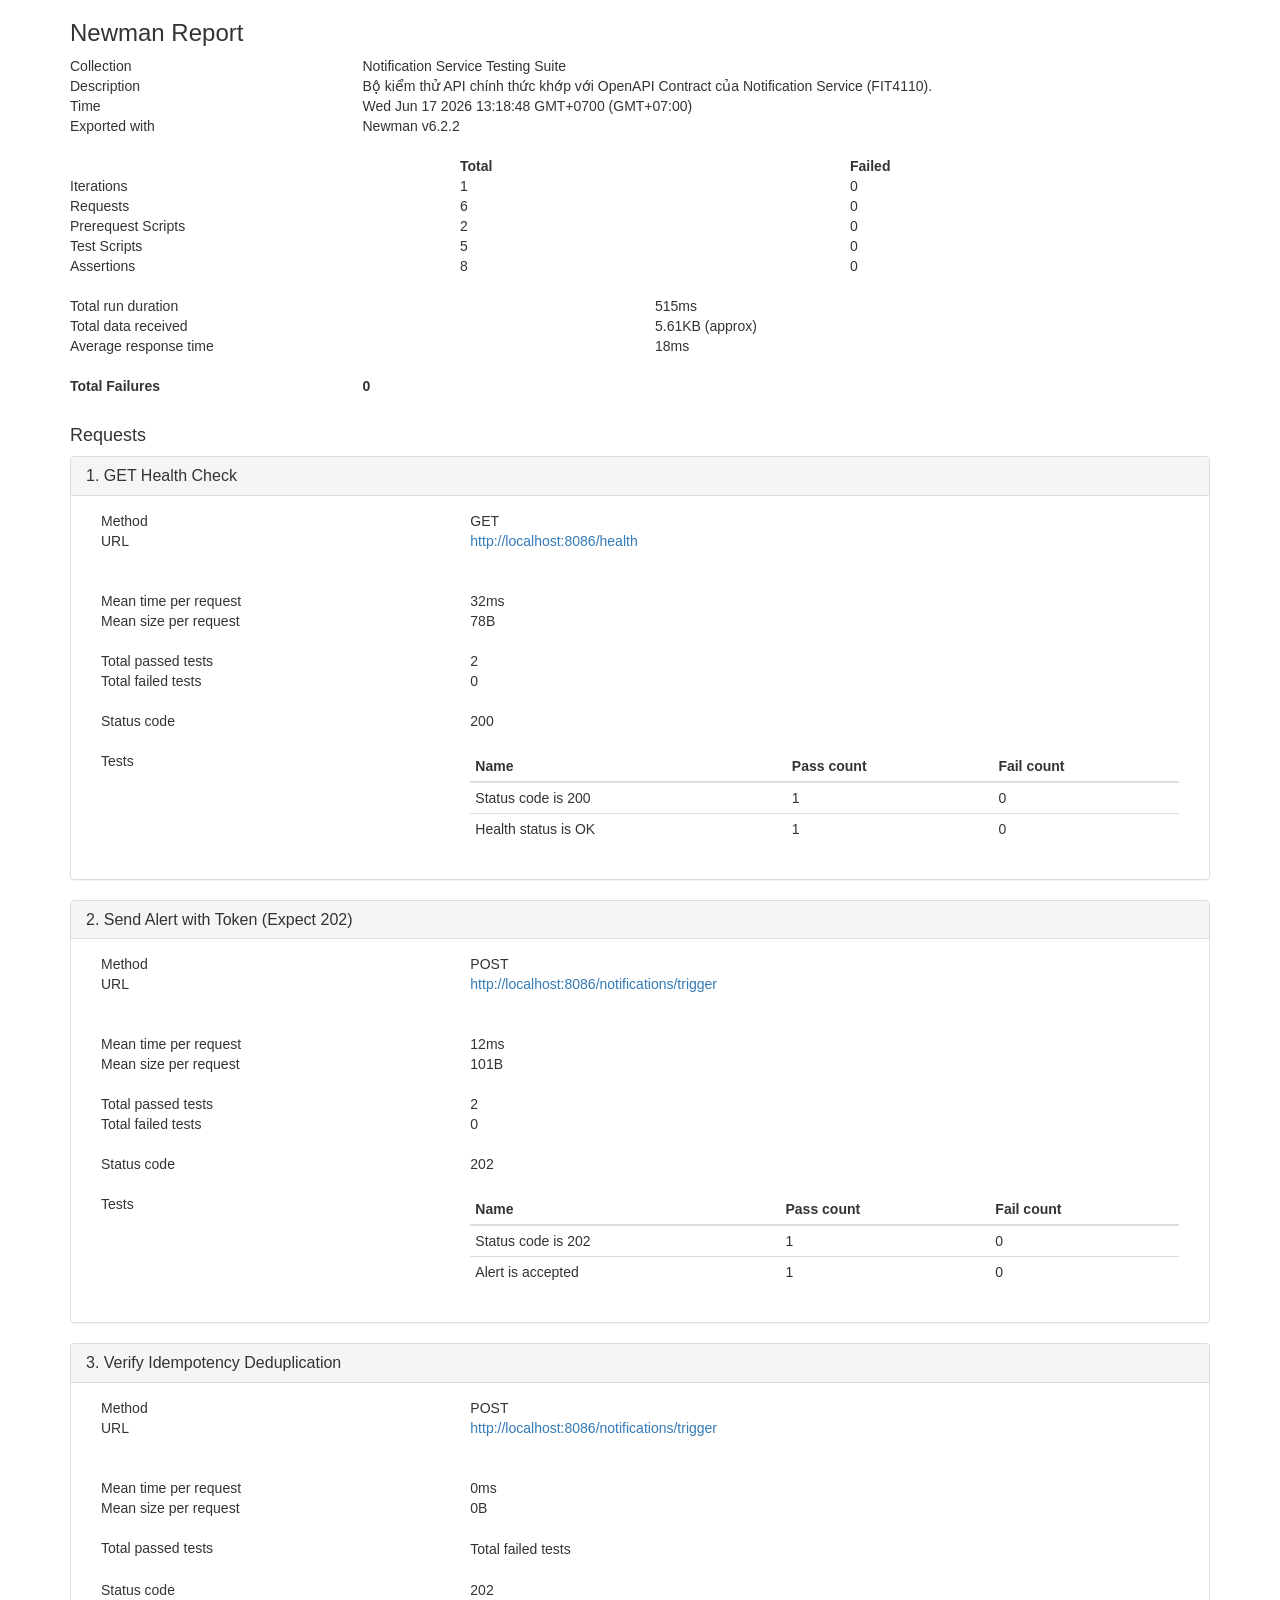
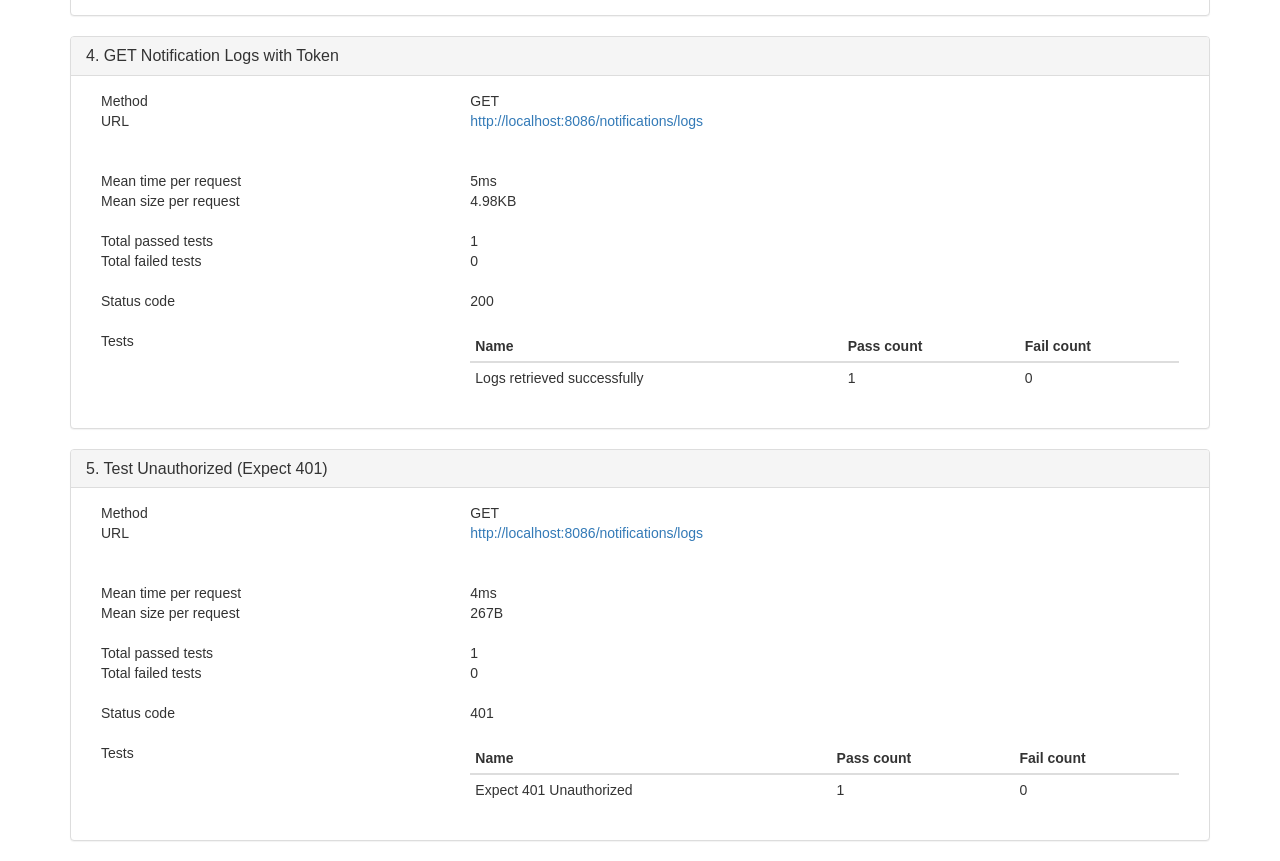
==== evidence/newman_report.html @ d7f9ae90 "Initial commit - Notification Service B7" ====
<!DOCTYPE html>
<html lang="en">
<head>
  <meta charset="UTF-8">
  <title>Postman Report</title>

  <style type="text/css">
        html{font-family:sans-serif;-webkit-text-size-adjust:100%;-ms-text-size-adjust:100%}body{margin:0}article,aside,details,figcaption,figure,footer,header,hgroup,main,menu,nav,section,summary{display:block}audio,canvas,progress,video{display:inline-block;vertical-align:baseline}audio:not([controls]){display:none;height:0}[hidden],template{display:none}a{background-color:transparent}a:active,a:hover{outline:0}abbr[title]{border-bottom:1px dotted}b,strong{font-weight:700}dfn{font-style:italic}h1{margin:.67em 0;font-size:2em}mark{color:#000;background:#ff0}small{font-size:80%}sub,sup{position:relative;font-size:75%;line-height:0;vertical-align:baseline}sup{top:-.5em}sub{bottom:-.25em}img{border:0}svg:not(:root){overflow:hidden}figure{margin:1em 40px}hr{height:0;-webkit-box-sizing:content-box;-moz-box-sizing:content-box;box-sizing:content-box}pre{overflow:auto}code,kbd,pre,samp{font-family:monospace,monospace;font-size:1em}button,input,optgroup,select,textarea{margin:0;font:inherit;color:inherit}button{overflow:visible}button,select{text-transform:none}button,html input[type=button],input[type=reset],input[type=submit]{-webkit-appearance:button;cursor:pointer}button[disabled],html input[disabled]{cursor:default}button::-moz-focus-inner,input::-moz-focus-inner{padding:0;border:0}input{line-height:normal}input[type=checkbox],input[type=radio]{-webkit-box-sizing:border-box;-moz-box-sizing:border-box;box-sizing:border-box;padding:0}input[type=number]::-webkit-inner-spin-button,input[type=number]::-webkit-outer-spin-button{height:auto}input[type=search]{-webkit-box-sizing:content-box;-moz-box-sizing:content-box;box-sizing:content-box;-webkit-appearance:textfield}input[type=search]::-webkit-search-cancel-button,input[type=search]::-webkit-search-decoration{-webkit-appearance:none}fieldset{padding:.35em .625em .75em;margin:0 2px;border:1px solid silver}legend{padding:0;border:0}textarea{overflow:auto}optgroup{font-weight:700}table{border-spacing:0;border-collapse:collapse}td,th{padding:0}/*! Source: https://github.com/h5bp/html5-boilerplate/blob/master/src/css/main.css */@media print{*,:before,:after{color:#000!important;text-shadow:none!important;background:transparent!important;-webkit-box-shadow:none!important;box-shadow:none!important}a,a:visited{text-decoration:underline}a[href]:after{content:" (" attr(href) ")"}abbr[title]:after{content:" (" attr(title) ")"}a[href^="#"]:after,a[href^="javascript:"]:after{content:""}pre,blockquote{border:1px solid #999;page-break-inside:avoid}thead{display:table-header-group}tr,img{page-break-inside:avoid}img{max-width:100%!important}p,h2,h3{orphans:3;widows:3}h2,h3{page-break-after:avoid}select{background:#fff!important}.navbar{display:none}.btn>.caret,.dropup>.btn>.caret{border-top-color:#000!important}.label{border:1px solid #000}.table{border-collapse:collapse!important}.table td,.table th{background-color:#fff!important}.table-bordered th,.table-bordered td{border:1px solid #ddd!important}}@font-face{font-family:'Glyphicons Halflings';src:url(../fonts/glyphicons-halflings-regular.eot);src:url(../fonts/glyphicons-halflings-regular.eot?#iefix) format('embedded-opentype'),url(../fonts/glyphicons-halflings-regular.woff) format('woff'),url(../fonts/glyphicons-halflings-regular.ttf) format('truetype'),url(../fonts/glyphicons-halflings-regular.svg#glyphicons_halflingsregular) format('svg')}.glyphicon{position:relative;top:1px;display:inline-block;font-family:'Glyphicons Halflings';font-style:normal;font-weight:400;line-height:1;-webkit-font-smoothing:antialiased;-moz-osx-font-smoothing:grayscale}.glyphicon-asterisk:before{content:"\2a"}.glyphicon-plus:before{content:"\2b"}.glyphicon-euro:before,.glyphicon-eur:before{content:"\20ac"}.glyphicon-minus:before{content:"\2212"}.glyphicon-cloud:before{content:"\2601"}.glyphicon-envelope:before{content:"\2709"}.glyphicon-pencil:before{content:"\270f"}.glyphicon-glass:before{content:"\e001"}.glyphicon-music:before{content:"\e002"}.glyphicon-search:before{content:"\e003"}.glyphicon-heart:before{content:"\e005"}.glyphicon-star:before{content:"\e006"}.glyphicon-star-empty:before{content:"\e007"}.glyphicon-user:before{content:"\e008"}.glyphicon-film:before{content:"\e009"}.glyphicon-th-large:before{content:"\e010"}.glyphicon-th:before{content:"\e011"}.glyphicon-th-list:before{content:"\e012"}.glyphicon-ok:before{content:"\e013"}.glyphicon-remove:before{content:"\e014"}.glyphicon-zoom-in:before{content:"\e015"}.glyphicon-zoom-out:before{content:"\e016"}.glyphicon-off:before{content:"\e017"}.glyphicon-signal:before{content:"\e018"}.glyphicon-cog:before{content:"\e019"}.glyphicon-trash:before{content:"\e020"}.glyphicon-home:before{content:"\e021"}.glyphicon-file:before{content:"\e022"}.glyphicon-time:before{content:"\e023"}.glyphicon-road:before{content:"\e024"}.glyphicon-download-alt:before{content:"\e025"}.glyphicon-download:before{content:"\e026"}.glyphicon-upload:before{content:"\e027"}.glyphicon-inbox:before{content:"\e028"}.glyphicon-play-circle:before{content:"\e029"}.glyphicon-repeat:before{content:"\e030"}.glyphicon-refresh:before{content:"\e031"}.glyphicon-list-alt:before{content:"\e032"}.glyphicon-lock:before{content:"\e033"}.glyphicon-flag:before{content:"\e034"}.glyphicon-headphones:before{content:"\e035"}.glyphicon-volume-off:before{content:"\e036"}.glyphicon-volume-down:before{content:"\e037"}.glyphicon-volume-up:before{content:"\e038"}.glyphicon-qrcode:before{content:"\e039"}.glyphicon-barcode:before{content:"\e040"}.glyphicon-tag:before{content:"\e041"}.glyphicon-tags:before{content:"\e042"}.glyphicon-book:before{content:"\e043"}.glyphicon-bookmark:before{content:"\e044"}.glyphicon-print:before{content:"\e045"}.glyphicon-camera:before{content:"\e046"}.glyphicon-font:before{content:"\e047"}.glyphicon-bold:before{content:"\e048"}.glyphicon-italic:before{content:"\e049"}.glyphicon-text-height:before{content:"\e050"}.glyphicon-text-width:before{content:"\e051"}.glyphicon-align-left:before{content:"\e052"}.glyphicon-align-center:before{content:"\e053"}.glyphicon-align-right:before{content:"\e054"}.glyphicon-align-justify:before{content:"\e055"}.glyphicon-list:before{content:"\e056"}.glyphicon-indent-left:before{content:"\e057"}.glyphicon-indent-right:before{content:"\e058"}.glyphicon-facetime-video:before{content:"\e059"}.glyphicon-picture:before{content:"\e060"}.glyphicon-map-marker:before{content:"\e062"}.glyphicon-adjust:before{content:"\e063"}.glyphicon-tint:before{content:"\e064"}.glyphicon-edit:before{content:"\e065"}.glyphicon-share:before{content:"\e066"}.glyphicon-check:before{content:"\e067"}.glyphicon-move:before{content:"\e068"}.glyphicon-step-backward:before{content:"\e069"}.glyphicon-fast-backward:before{content:"\e070"}.glyphicon-backward:before{content:"\e071"}.glyphicon-play:before{content:"\e072"}.glyphicon-pause:before{content:"\e073"}.glyphicon-stop:before{content:"\e074"}.glyphicon-forward:before{content:"\e075"}.glyphicon-fast-forward:before{content:"\e076"}.glyphicon-step-forward:before{content:"\e077"}.glyphicon-eject:before{content:"\e078"}.glyphicon-chevron-left:before{content:"\e079"}.glyphicon-chevron-right:before{content:"\e080"}.glyphicon-plus-sign:before{content:"\e081"}.glyphicon-minus-sign:before{content:"\e082"}.glyphicon-remove-sign:before{content:"\e083"}.glyphicon-ok-sign:before{content:"\e084"}.glyphicon-question-sign:before{content:"\e085"}.glyphicon-info-sign:before{content:"\e086"}.glyphicon-screenshot:before{content:"\e087"}.glyphicon-remove-circle:before{content:"\e088"}.glyphicon-ok-circle:before{content:"\e089"}.glyphicon-ban-circle:before{content:"\e090"}.glyphicon-arrow-left:before{content:"\e091"}.glyphicon-arrow-right:before{content:"\e092"}.glyphicon-arrow-up:before{content:"\e093"}.glyphicon-arrow-down:before{content:"\e094"}.glyphicon-share-alt:before{content:"\e095"}.glyphicon-resize-full:before{content:"\e096"}.glyphicon-resize-small:before{content:"\e097"}.glyphicon-exclamation-sign:before{content:"\e101"}.glyphicon-gift:before{content:"\e102"}.glyphicon-leaf:before{content:"\e103"}.glyphicon-fire:before{content:"\e104"}.glyphicon-eye-open:before{content:"\e105"}.glyphicon-eye-close:before{content:"\e106"}.glyphicon-warning-sign:before{content:"\e107"}.glyphicon-plane:before{content:"\e108"}.glyphicon-calendar:before{content:"\e109"}.glyphicon-random:before{content:"\e110"}.glyphicon-comment:before{content:"\e111"}.glyphicon-magnet:before{content:"\e112"}.glyphicon-chevron-up:before{content:"\e113"}.glyphicon-chevron-down:before{content:"\e114"}.glyphicon-retweet:before{content:"\e115"}.glyphicon-shopping-cart:before{content:"\e116"}.glyphicon-folder-close:before{content:"\e117"}.glyphicon-folder-open:before{content:"\e118"}.glyphicon-resize-vertical:before{content:"\e119"}.glyphicon-resize-horizontal:before{content:"\e120"}.glyphicon-hdd:before{content:"\e121"}.glyphicon-bullhorn:before{content:"\e122"}.glyphicon-bell:before{content:"\e123"}.glyphicon-certificate:before{content:"\e124"}.glyphicon-thumbs-up:before{content:"\e125"}.glyphicon-thumbs-down:before{content:"\e126"}.glyphicon-hand-right:before{content:"\e127"}.glyphicon-hand-left:before{content:"\e128"}.glyphicon-hand-up:before{content:"\e129"}.glyphicon-hand-down:before{content:"\e130"}.glyphicon-circle-arrow-right:before{content:"\e131"}.glyphicon-circle-arrow-left:before{content:"\e132"}.glyphicon-circle-arrow-up:before{content:"\e133"}.glyphicon-circle-arrow-down:before{content:"\e134"}.glyphicon-globe:before{content:"\e135"}.glyphicon-wrench:before{content:"\e136"}.glyphicon-tasks:before{content:"\e137"}.glyphicon-filter:before{content:"\e138"}.glyphicon-briefcase:before{content:"\e139"}.glyphicon-fullscreen:before{content:"\e140"}.glyphicon-dashboard:before{content:"\e141"}.glyphicon-paperclip:before{content:"\e142"}.glyphicon-heart-empty:before{content:"\e143"}.glyphicon-link:before{content:"\e144"}.glyphicon-phone:before{content:"\e145"}.glyphicon-pushpin:before{content:"\e146"}.glyphicon-usd:before{content:"\e148"}.glyphicon-gbp:before{content:"\e149"}.glyphicon-sort:before{content:"\e150"}.glyphicon-sort-by-alphabet:before{content:"\e151"}.glyphicon-sort-by-alphabet-alt:before{content:"\e152"}.glyphicon-sort-by-order:before{content:"\e153"}.glyphicon-sort-by-order-alt:before{content:"\e154"}.glyphicon-sort-by-attributes:before{content:"\e155"}.glyphicon-sort-by-attributes-alt:before{content:"\e156"}.glyphicon-unchecked:before{content:"\e157"}.glyphicon-expand:before{content:"\e158"}.glyphicon-collapse-down:before{content:"\e159"}.glyphicon-collapse-up:before{content:"\e160"}.glyphicon-log-in:before{content:"\e161"}.glyphicon-flash:before{content:"\e162"}.glyphicon-log-out:before{content:"\e163"}.glyphicon-new-window:before{content:"\e164"}.glyphicon-record:before{content:"\e165"}.glyphicon-save:before{content:"\e166"}.glyphicon-open:before{content:"\e167"}.glyphicon-saved:before{content:"\e168"}.glyphicon-import:before{content:"\e169"}.glyphicon-export:before{content:"\e170"}.glyphicon-send:before{content:"\e171"}.glyphicon-floppy-disk:before{content:"\e172"}.glyphicon-floppy-saved:before{content:"\e173"}.glyphicon-floppy-remove:before{content:"\e174"}.glyphicon-floppy-save:before{content:"\e175"}.glyphicon-floppy-open:before{content:"\e176"}.glyphicon-credit-card:before{content:"\e177"}.glyphicon-transfer:before{content:"\e178"}.glyphicon-cutlery:before{content:"\e179"}.glyphicon-header:before{content:"\e180"}.glyphicon-compressed:before{content:"\e181"}.glyphicon-earphone:before{content:"\e182"}.glyphicon-phone-alt:before{content:"\e183"}.glyphicon-tower:before{content:"\e184"}.glyphicon-stats:before{content:"\e185"}.glyphicon-sd-video:before{content:"\e186"}.glyphicon-hd-video:before{content:"\e187"}.glyphicon-subtitles:before{content:"\e188"}.glyphicon-sound-stereo:before{content:"\e189"}.glyphicon-sound-dolby:before{content:"\e190"}.glyphicon-sound-5-1:before{content:"\e191"}.glyphicon-sound-6-1:before{content:"\e192"}.glyphicon-sound-7-1:before{content:"\e193"}.glyphicon-copyright-mark:before{content:"\e194"}.glyphicon-registration-mark:before{content:"\e195"}.glyphicon-cloud-download:before{content:"\e197"}.glyphicon-cloud-upload:before{content:"\e198"}.glyphicon-tree-conifer:before{content:"\e199"}.glyphicon-tree-deciduous:before{content:"\e200"}*{-webkit-box-sizing:border-box;-moz-box-sizing:border-box;box-sizing:border-box}:before,:after{-webkit-box-sizing:border-box;-moz-box-sizing:border-box;box-sizing:border-box}html{font-size:10px;-webkit-tap-highlight-color:rgba(0,0,0,0)}body{font-family:"Helvetica Neue",Helvetica,Arial,sans-serif;font-size:14px;line-height:1.42857143;color:#333;background-color:#fff}input,button,select,textarea{font-family:inherit;font-size:inherit;line-height:inherit}a{color:#337ab7;text-decoration:none}a:hover,a:focus{color:#23527c;text-decoration:underline}a:focus{outline:thin dotted;outline:5px auto -webkit-focus-ring-color;outline-offset:-2px}figure{margin:0}img{vertical-align:middle}.img-responsive,.thumbnail>img,.thumbnail a>img,.carousel-inner>.item>img,.carousel-inner>.item>a>img{display:block;max-width:100%;height:auto}.img-rounded{border-radius:6px}.img-thumbnail{display:inline-block;max-width:100%;height:auto;padding:4px;line-height:1.42857143;background-color:#fff;border:1px solid #ddd;border-radius:4px;-webkit-transition:all .2s ease-in-out;-o-transition:all .2s ease-in-out;transition:all .2s ease-in-out}.img-circle{border-radius:50%}hr{margin-top:20px;margin-bottom:20px;border:0;border-top:1px solid #eee}.sr-only{position:absolute;width:1px;height:1px;padding:0;margin:-1px;overflow:hidden;clip:rect(0,0,0,0);border:0}.sr-only-focusable:active,.sr-only-focusable:focus{position:static;width:auto;height:auto;margin:0;overflow:visible;clip:auto}h1,h2,h3,h4,h5,h6,.h1,.h2,.h3,.h4,.h5,.h6{font-family:inherit;font-weight:500;line-height:1.1;color:inherit}h1 small,h2 small,h3 small,h4 small,h5 small,h6 small,.h1 small,.h2 small,.h3 small,.h4 small,.h5 small,.h6 small,h1 .small,h2 .small,h3 .small,h4 .small,h5 .small,h6 .small,.h1 .small,.h2 .small,.h3 .small,.h4 .small,.h5 .small,.h6 .small{font-weight:400;line-height:1;color:#777}h1,.h1,h2,.h2,h3,.h3{margin-top:20px;margin-bottom:10px}h1 small,.h1 small,h2 small,.h2 small,h3 small,.h3 small,h1 .small,.h1 .small,h2 .small,.h2 .small,h3 .small,.h3 .small{font-size:65%}h4,.h4,h5,.h5,h6,.h6{margin-top:10px;margin-bottom:10px}h4 small,.h4 small,h5 small,.h5 small,h6 small,.h6 small,h4 .small,.h4 .small,h5 .small,.h5 .small,h6 .small,.h6 .small{font-size:75%}h1,.h1{font-size:36px}h2,.h2{font-size:30px}h3,.h3{font-size:24px}h4,.h4{font-size:18px}h5,.h5{font-size:14px}h6,.h6{font-size:12px}p{margin:0 0 10px}.lead{margin-bottom:20px;font-size:16px;font-weight:300;line-height:1.4}@media (min-width:768px){.lead{font-size:21px}}small,.small{font-size:85%}mark,.mark{padding:.2em;background-color:#fcf8e3}.text-left{text-align:left}.text-right{text-align:right}.text-center{text-align:center}.text-justify{text-align:justify}.text-nowrap{white-space:nowrap}.text-lowercase{text-transform:lowercase}.text-uppercase{text-transform:uppercase}.text-capitalize{text-transform:capitalize}.text-muted{color:#777}.text-primary{color:#337ab7}a.text-primary:hover{color:#286090}.text-success{color:#3c763d}a.text-success:hover{color:#2b542c}.text-info{color:#31708f}a.text-info:hover{color:#245269}.text-warning{color:#8a6d3b}a.text-warning:hover{color:#66512c}.text-danger{color:#a94442}a.text-danger:hover{color:#843534}.bg-primary{color:#fff;background-color:#337ab7}a.bg-primary:hover{background-color:#286090}.bg-success{background-color:#dff0d8}a.bg-success:hover{background-color:#c1e2b3}.bg-info{background-color:#d9edf7}a.bg-info:hover{background-color:#afd9ee}.bg-warning{background-color:#fcf8e3}a.bg-warning:hover{background-color:#f7ecb5}.bg-danger{background-color:#f2dede}a.bg-danger:hover{background-color:#e4b9b9}.page-header{padding-bottom:9px;margin:40px 0 20px;border-bottom:1px solid #eee}ul,ol{margin-top:0;margin-bottom:10px}ul ul,ol ul,ul ol,ol ol{margin-bottom:0}.list-unstyled{padding-left:0;list-style:none}.list-inline{padding-left:0;margin-left:-5px;list-style:none}.list-inline>li{display:inline-block;padding-right:5px;padding-left:5px}dl{margin-top:0;margin-bottom:20px}dt,dd{line-height:1.42857143}dt{font-weight:700}dd{margin-left:0}@media (min-width:768px){.dl-horizontal dt{float:left;width:160px;overflow:hidden;clear:left;text-align:right;text-overflow:ellipsis;white-space:nowrap}.dl-horizontal dd{margin-left:180px}}abbr[title],abbr[data-original-title]{cursor:help;border-bottom:1px dotted #777}.initialism{font-size:90%;text-transform:uppercase}blockquote{padding:10px 20px;margin:0 0 20px;font-size:17.5px;border-left:5px solid #eee}blockquote p:last-child,blockquote ul:last-child,blockquote ol:last-child{margin-bottom:0}blockquote footer,blockquote small,blockquote .small{display:block;font-size:80%;line-height:1.42857143;color:#777}blockquote footer:before,blockquote small:before,blockquote .small:before{content:'\2014 \00A0'}.blockquote-reverse,blockquote.pull-right{padding-right:15px;padding-left:0;text-align:right;border-right:5px solid #eee;border-left:0}.blockquote-reverse footer:before,blockquote.pull-right footer:before,.blockquote-reverse small:before,blockquote.pull-right small:before,.blockquote-reverse .small:before,blockquote.pull-right .small:before{content:''}.blockquote-reverse footer:after,blockquote.pull-right footer:after,.blockquote-reverse small:after,blockquote.pull-right small:after,.blockquote-reverse .small:after,blockquote.pull-right .small:after{content:'\00A0 \2014'}address{margin-bottom:20px;font-style:normal;line-height:1.42857143}code,kbd,pre,samp{font-family:Menlo,Monaco,Consolas,"Courier New",monospace}code{padding:2px 4px;font-size:90%;color:#c7254e;background-color:#f9f2f4;border-radius:4px}kbd{padding:2px 4px;font-size:90%;color:#fff;background-color:#333;border-radius:3px;-webkit-box-shadow:inset 0 -1px 0 rgba(0,0,0,.25);box-shadow:inset 0 -1px 0 rgba(0,0,0,.25)}kbd kbd{padding:0;font-size:100%;font-weight:700;-webkit-box-shadow:none;box-shadow:none}pre{display:block;padding:9.5px;margin:0 0 10px;font-size:13px;line-height:1.42857143;color:#333;word-break:break-all;word-wrap:break-word;background-color:#f5f5f5;border:1px solid #ccc;border-radius:4px}pre code{padding:0;font-size:inherit;color:inherit;white-space:pre-wrap;background-color:transparent;border-radius:0}.pre-scrollable{max-height:340px;overflow-y:scroll}.container{padding-right:15px;padding-left:15px;margin-right:auto;margin-left:auto}@media (min-width:768px){.container{width:750px}}@media (min-width:992px){.container{width:970px}}@media (min-width:1200px){.container{width:1170px}}.container-fluid{padding-right:15px;padding-left:15px;margin-right:auto;margin-left:auto}.row{margin-right:-15px;margin-left:-15px}.col-xs-1,.col-sm-1,.col-md-1,.col-lg-1,.col-xs-2,.col-sm-2,.col-md-2,.col-lg-2,.col-xs-3,.col-sm-3,.col-md-3,.col-lg-3,.col-xs-4,.col-sm-4,.col-md-4,.col-lg-4,.col-xs-5,.col-sm-5,.col-md-5,.col-lg-5,.col-xs-6,.col-sm-6,.col-md-6,.col-lg-6,.col-xs-7,.col-sm-7,.col-md-7,.col-lg-7,.col-xs-8,.col-sm-8,.col-md-8,.col-lg-8,.col-xs-9,.col-sm-9,.col-md-9,.col-lg-9,.col-xs-10,.col-sm-10,.col-md-10,.col-lg-10,.col-xs-11,.col-sm-11,.col-md-11,.col-lg-11,.col-xs-12,.col-sm-12,.col-md-12,.col-lg-12{position:relative;min-height:1px;padding-right:15px;padding-left:15px}.col-xs-1,.col-xs-2,.col-xs-3,.col-xs-4,.col-xs-5,.col-xs-6,.col-xs-7,.col-xs-8,.col-xs-9,.col-xs-10,.col-xs-11,.col-xs-12{float:left}.col-xs-12{width:100%}.col-xs-11{width:91.66666667%}.col-xs-10{width:83.33333333%}.col-xs-9{width:75%}.col-xs-8{width:66.66666667%}.col-xs-7{width:58.33333333%}.col-xs-6{width:50%}.col-xs-5{width:41.66666667%}.col-xs-4{width:33.33333333%}.col-xs-3{width:25%}.col-xs-2{width:16.66666667%}.col-xs-1{width:8.33333333%}.col-xs-pull-12{right:100%}.col-xs-pull-11{right:91.66666667%}.col-xs-pull-10{right:83.33333333%}.col-xs-pull-9{right:75%}.col-xs-pull-8{right:66.66666667%}.col-xs-pull-7{right:58.33333333%}.col-xs-pull-6{right:50%}.col-xs-pull-5{right:41.66666667%}.col-xs-pull-4{right:33.33333333%}.col-xs-pull-3{right:25%}.col-xs-pull-2{right:16.66666667%}.col-xs-pull-1{right:8.33333333%}.col-xs-pull-0{right:auto}.col-xs-push-12{left:100%}.col-xs-push-11{left:91.66666667%}.col-xs-push-10{left:83.33333333%}.col-xs-push-9{left:75%}.col-xs-push-8{left:66.66666667%}.col-xs-push-7{left:58.33333333%}.col-xs-push-6{left:50%}.col-xs-push-5{left:41.66666667%}.col-xs-push-4{left:33.33333333%}.col-xs-push-3{left:25%}.col-xs-push-2{left:16.66666667%}.col-xs-push-1{left:8.33333333%}.col-xs-push-0{left:auto}.col-xs-offset-12{margin-left:100%}.col-xs-offset-11{margin-left:91.66666667%}.col-xs-offset-10{margin-left:83.33333333%}.col-xs-offset-9{margin-left:75%}.col-xs-offset-8{margin-left:66.66666667%}.col-xs-offset-7{margin-left:58.33333333%}.col-xs-offset-6{margin-left:50%}.col-xs-offset-5{margin-left:41.66666667%}.col-xs-offset-4{margin-left:33.33333333%}.col-xs-offset-3{margin-left:25%}.col-xs-offset-2{margin-left:16.66666667%}.col-xs-offset-1{margin-left:8.33333333%}.col-xs-offset-0{margin-left:0}@media (min-width:768px){.col-sm-1,.col-sm-2,.col-sm-3,.col-sm-4,.col-sm-5,.col-sm-6,.col-sm-7,.col-sm-8,.col-sm-9,.col-sm-10,.col-sm-11,.col-sm-12{float:left}.col-sm-12{width:100%}.col-sm-11{width:91.66666667%}.col-sm-10{width:83.33333333%}.col-sm-9{width:75%}.col-sm-8{width:66.66666667%}.col-sm-7{width:58.33333333%}.col-sm-6{width:50%}.col-sm-5{width:41.66666667%}.col-sm-4{width:33.33333333%}.col-sm-3{width:25%}.col-sm-2{width:16.66666667%}.col-sm-1{width:8.33333333%}.col-sm-pull-12{right:100%}.col-sm-pull-11{right:91.66666667%}.col-sm-pull-10{right:83.33333333%}.col-sm-pull-9{right:75%}.col-sm-pull-8{right:66.66666667%}.col-sm-pull-7{right:58.33333333%}.col-sm-pull-6{right:50%}.col-sm-pull-5{right:41.66666667%}.col-sm-pull-4{right:33.33333333%}.col-sm-pull-3{right:25%}.col-sm-pull-2{right:16.66666667%}.col-sm-pull-1{right:8.33333333%}.col-sm-pull-0{right:auto}.col-sm-push-12{left:100%}.col-sm-push-11{left:91.66666667%}.col-sm-push-10{left:83.33333333%}.col-sm-push-9{left:75%}.col-sm-push-8{left:66.66666667%}.col-sm-push-7{left:58.33333333%}.col-sm-push-6{left:50%}.col-sm-push-5{left:41.66666667%}.col-sm-push-4{left:33.33333333%}.col-sm-push-3{left:25%}.col-sm-push-2{left:16.66666667%}.col-sm-push-1{left:8.33333333%}.col-sm-push-0{left:auto}.col-sm-offset-12{margin-left:100%}.col-sm-offset-11{margin-left:91.66666667%}.col-sm-offset-10{margin-left:83.33333333%}.col-sm-offset-9{margin-left:75%}.col-sm-offset-8{margin-left:66.66666667%}.col-sm-offset-7{margin-left:58.33333333%}.col-sm-offset-6{margin-left:50%}.col-sm-offset-5{margin-left:41.66666667%}.col-sm-offset-4{margin-left:33.33333333%}.col-sm-offset-3{margin-left:25%}.col-sm-offset-2{margin-left:16.66666667%}.col-sm-offset-1{margin-left:8.33333333%}.col-sm-offset-0{margin-left:0}}@media (min-width:992px){.col-md-1,.col-md-2,.col-md-3,.col-md-4,.col-md-5,.col-md-6,.col-md-7,.col-md-8,.col-md-9,.col-md-10,.col-md-11,.col-md-12{float:left}.col-md-12{width:100%}.col-md-11{width:91.66666667%}.col-md-10{width:83.33333333%}.col-md-9{width:75%}.col-md-8{width:66.66666667%}.col-md-7{width:58.33333333%}.col-md-6{width:50%}.col-md-5{width:41.66666667%}.col-md-4{width:33.33333333%}.col-md-3{width:25%}.col-md-2{width:16.66666667%}.col-md-1{width:8.33333333%}.col-md-pull-12{right:100%}.col-md-pull-11{right:91.66666667%}.col-md-pull-10{right:83.33333333%}.col-md-pull-9{right:75%}.col-md-pull-8{right:66.66666667%}.col-md-pull-7{right:58.33333333%}.col-md-pull-6{right:50%}.col-md-pull-5{right:41.66666667%}.col-md-pull-4{right:33.33333333%}.col-md-pull-3{right:25%}.col-md-pull-2{right:16.66666667%}.col-md-pull-1{right:8.33333333%}.col-md-pull-0{right:auto}.col-md-push-12{left:100%}.col-md-push-11{left:91.66666667%}.col-md-push-10{left:83.33333333%}.col-md-push-9{left:75%}.col-md-push-8{left:66.66666667%}.col-md-push-7{left:58.33333333%}.col-md-push-6{left:50%}.col-md-push-5{left:41.66666667%}.col-md-push-4{left:33.33333333%}.col-md-push-3{left:25%}.col-md-push-2{left:16.66666667%}.col-md-push-1{left:8.33333333%}.col-md-push-0{left:auto}.col-md-offset-12{margin-left:100%}.col-md-offset-11{margin-left:91.66666667%}.col-md-offset-10{margin-left:83.33333333%}.col-md-offset-9{margin-left:75%}.col-md-offset-8{margin-left:66.66666667%}.col-md-offset-7{margin-left:58.33333333%}.col-md-offset-6{margin-left:50%}.col-md-offset-5{margin-left:41.66666667%}.col-md-offset-4{margin-left:33.33333333%}.col-md-offset-3{margin-left:25%}.col-md-offset-2{margin-left:16.66666667%}.col-md-offset-1{margin-left:8.33333333%}.col-md-offset-0{margin-left:0}}@media (min-width:1200px){.col-lg-1,.col-lg-2,.col-lg-3,.col-lg-4,.col-lg-5,.col-lg-6,.col-lg-7,.col-lg-8,.col-lg-9,.col-lg-10,.col-lg-11,.col-lg-12{float:left}.col-lg-12{width:100%}.col-lg-11{width:91.66666667%}.col-lg-10{width:83.33333333%}.col-lg-9{width:75%}.col-lg-8{width:66.66666667%}.col-lg-7{width:58.33333333%}.col-lg-6{width:50%}.col-lg-5{width:41.66666667%}.col-lg-4{width:33.33333333%}.col-lg-3{width:25%}.col-lg-2{width:16.66666667%}.col-lg-1{width:8.33333333%}.col-lg-pull-12{right:100%}.col-lg-pull-11{right:91.66666667%}.col-lg-pull-10{right:83.33333333%}.col-lg-pull-9{right:75%}.col-lg-pull-8{right:66.66666667%}.col-lg-pull-7{right:58.33333333%}.col-lg-pull-6{right:50%}.col-lg-pull-5{right:41.66666667%}.col-lg-pull-4{right:33.33333333%}.col-lg-pull-3{right:25%}.col-lg-pull-2{right:16.66666667%}.col-lg-pull-1{right:8.33333333%}.col-lg-pull-0{right:auto}.col-lg-push-12{left:100%}.col-lg-push-11{left:91.66666667%}.col-lg-push-10{left:83.33333333%}.col-lg-push-9{left:75%}.col-lg-push-8{left:66.66666667%}.col-lg-push-7{left:58.33333333%}.col-lg-push-6{left:50%}.col-lg-push-5{left:41.66666667%}.col-lg-push-4{left:33.33333333%}.col-lg-push-3{left:25%}.col-lg-push-2{left:16.66666667%}.col-lg-push-1{left:8.33333333%}.col-lg-push-0{left:auto}.col-lg-offset-12{margin-left:100%}.col-lg-offset-11{margin-left:91.66666667%}.col-lg-offset-10{margin-left:83.33333333%}.col-lg-offset-9{margin-left:75%}.col-lg-offset-8{margin-left:66.66666667%}.col-lg-offset-7{margin-left:58.33333333%}.col-lg-offset-6{margin-left:50%}.col-lg-offset-5{margin-left:41.66666667%}.col-lg-offset-4{margin-left:33.33333333%}.col-lg-offset-3{margin-left:25%}.col-lg-offset-2{margin-left:16.66666667%}.col-lg-offset-1{margin-left:8.33333333%}.col-lg-offset-0{margin-left:0}}table{background-color:transparent}caption{padding-top:8px;padding-bottom:8px;color:#777;text-align:left}th{text-align:left}.table{width:100%;max-width:100%;margin-bottom:20px}.table>thead>tr>th,.table>tbody>tr>th,.table>tfoot>tr>th,.table>thead>tr>td,.table>tbody>tr>td,.table>tfoot>tr>td{padding:8px;line-height:1.42857143;vertical-align:top;border-top:1px solid #ddd}.table>thead>tr>th{vertical-align:bottom;border-bottom:2px solid #ddd}.table>caption+thead>tr:first-child>th,.table>colgroup+thead>tr:first-child>th,.table>thead:first-child>tr:first-child>th,.table>caption+thead>tr:first-child>td,.table>colgroup+thead>tr:first-child>td,.table>thead:first-child>tr:first-child>td{border-top:0}.table>tbody+tbody{border-top:2px solid #ddd}.table .table{background-color:#fff}.table-condensed>thead>tr>th,.table-condensed>tbody>tr>th,.table-condensed>tfoot>tr>th,.table-condensed>thead>tr>td,.table-condensed>tbody>tr>td,.table-condensed>tfoot>tr>td{padding:5px}.table-bordered{border:1px solid #ddd}.table-bordered>thead>tr>th,.table-bordered>tbody>tr>th,.table-bordered>tfoot>tr>th,.table-bordered>thead>tr>td,.table-bordered>tbody>tr>td,.table-bordered>tfoot>tr>td{border:1px solid #ddd}.table-bordered>thead>tr>th,.table-bordered>thead>tr>td{border-bottom-width:2px}.table-striped>tbody>tr:nth-child(odd){background-color:#f9f9f9}.table-hover>tbody>tr:hover{background-color:#f5f5f5}table col[class*=col-]{position:static;display:table-column;float:none}table td[class*=col-],table th[class*=col-]{position:static;display:table-cell;float:none}.table>thead>tr>td.active,.table>tbody>tr>td.active,.table>tfoot>tr>td.active,.table>thead>tr>th.active,.table>tbody>tr>th.active,.table>tfoot>tr>th.active,.table>thead>tr.active>td,.table>tbody>tr.active>td,.table>tfoot>tr.active>td,.table>thead>tr.active>th,.table>tbody>tr.active>th,.table>tfoot>tr.active>th{background-color:#f5f5f5}.table-hover>tbody>tr>td.active:hover,.table-hover>tbody>tr>th.active:hover,.table-hover>tbody>tr.active:hover>td,.table-hover>tbody>tr:hover>.active,.table-hover>tbody>tr.active:hover>th{background-color:#e8e8e8}.table>thead>tr>td.success,.table>tbody>tr>td.success,.table>tfoot>tr>td.success,.table>thead>tr>th.success,.table>tbody>tr>th.success,.table>tfoot>tr>th.success,.table>thead>tr.success>td,.table>tbody>tr.success>td,.table>tfoot>tr.success>td,.table>thead>tr.success>th,.table>tbody>tr.success>th,.table>tfoot>tr.success>th{background-color:#dff0d8}.table-hover>tbody>tr>td.success:hover,.table-hover>tbody>tr>th.success:hover,.table-hover>tbody>tr.success:hover>td,.table-hover>tbody>tr:hover>.success,.table-hover>tbody>tr.success:hover>th{background-color:#d0e9c6}.table>thead>tr>td.info,.table>tbody>tr>td.info,.table>tfoot>tr>td.info,.table>thead>tr>th.info,.table>tbody>tr>th.info,.table>tfoot>tr>th.info,.table>thead>tr.info>td,.table>tbody>tr.info>td,.table>tfoot>tr.info>td,.table>thead>tr.info>th,.table>tbody>tr.info>th,.table>tfoot>tr.info>th{background-color:#d9edf7}.table-hover>tbody>tr>td.info:hover,.table-hover>tbody>tr>th.info:hover,.table-hover>tbody>tr.info:hover>td,.table-hover>tbody>tr:hover>.info,.table-hover>tbody>tr.info:hover>th{background-color:#c4e3f3}.table>thead>tr>td.warning,.table>tbody>tr>td.warning,.table>tfoot>tr>td.warning,.table>thead>tr>th.warning,.table>tbody>tr>th.warning,.table>tfoot>tr>th.warning,.table>thead>tr.warning>td,.table>tbody>tr.warning>td,.table>tfoot>tr.warning>td,.table>thead>tr.warning>th,.table>tbody>tr.warning>th,.table>tfoot>tr.warning>th{background-color:#fcf8e3}.table-hover>tbody>tr>td.warning:hover,.table-hover>tbody>tr>th.warning:hover,.table-hover>tbody>tr.warning:hover>td,.table-hover>tbody>tr:hover>.warning,.table-hover>tbody>tr.warning:hover>th{background-color:#faf2cc}.table>thead>tr>td.danger,.table>tbody>tr>td.danger,.table>tfoot>tr>td.danger,.table>thead>tr>th.danger,.table>tbody>tr>th.danger,.table>tfoot>tr>th.danger,.table>thead>tr.danger>td,.table>tbody>tr.danger>td,.table>tfoot>tr.danger>td,.table>thead>tr.danger>th,.table>tbody>tr.danger>th,.table>tfoot>tr.danger>th{background-color:#f2dede}.table-hover>tbody>tr>td.danger:hover,.table-hover>tbody>tr>th.danger:hover,.table-hover>tbody>tr.danger:hover>td,.table-hover>tbody>tr:hover>.danger,.table-hover>tbody>tr.danger:hover>th{background-color:#ebcccc}.table-responsive{min-height:.01%;overflow-x:auto}@media screen and (max-width:767px){.table-responsive{width:100%;margin-bottom:15px;overflow-y:hidden;-ms-overflow-style:-ms-autohiding-scrollbar;border:1px solid #ddd}.table-responsive>.table{margin-bottom:0}.table-responsive>.table>thead>tr>th,.table-responsive>.table>tbody>tr>th,.table-responsive>.table>tfoot>tr>th,.table-responsive>.table>thead>tr>td,.table-responsive>.table>tbody>tr>td,.table-responsive>.table>tfoot>tr>td{white-space:nowrap}.table-responsive>.table-bordered{border:0}.table-responsive>.table-bordered>thead>tr>th:first-child,.table-responsive>.table-bordered>tbody>tr>th:first-child,.table-responsive>.table-bordered>tfoot>tr>th:first-child,.table-responsive>.table-bordered>thead>tr>td:first-child,.table-responsive>.table-bordered>tbody>tr>td:first-child,.table-responsive>.table-bordered>tfoot>tr>td:first-child{border-left:0}.table-responsive>.table-bordered>thead>tr>th:last-child,.table-responsive>.table-bordered>tbody>tr>th:last-child,.table-responsive>.table-bordered>tfoot>tr>th:last-child,.table-responsive>.table-bordered>thead>tr>td:last-child,.table-responsive>.table-bordered>tbody>tr>td:last-child,.table-responsive>.table-bordered>tfoot>tr>td:last-child{border-right:0}.table-responsive>.table-bordered>tbody>tr:last-child>th,.table-responsive>.table-bordered>tfoot>tr:last-child>th,.table-responsive>.table-bordered>tbody>tr:last-child>td,.table-responsive>.table-bordered>tfoot>tr:last-child>td{border-bottom:0}}fieldset{min-width:0;padding:0;margin:0;border:0}legend{display:block;width:100%;padding:0;margin-bottom:20px;font-size:21px;line-height:inherit;color:#333;border:0;border-bottom:1px solid #e5e5e5}label{display:inline-block;max-width:100%;margin-bottom:5px;font-weight:700}input[type=search]{-webkit-box-sizing:border-box;-moz-box-sizing:border-box;box-sizing:border-box}input[type=radio],input[type=checkbox]{margin:4px 0 0;margin-top:1px \9;line-height:normal}input[type=file]{display:block}input[type=range]{display:block;width:100%}select[multiple],select[size]{height:auto}input[type=file]:focus,input[type=radio]:focus,input[type=checkbox]:focus{outline:thin dotted;outline:5px auto -webkit-focus-ring-color;outline-offset:-2px}output{display:block;padding-top:7px;font-size:14px;line-height:1.42857143;color:#555}.form-control{display:block;width:100%;height:34px;padding:6px 12px;font-size:14px;line-height:1.42857143;color:#555;background-color:#fff;background-image:none;border:1px solid #ccc;border-radius:4px;-webkit-box-shadow:inset 0 1px 1px rgba(0,0,0,.075);box-shadow:inset 0 1px 1px rgba(0,0,0,.075);-webkit-transition:border-color ease-in-out .15s,-webkit-box-shadow ease-in-out .15s;-o-transition:border-color ease-in-out .15s,box-shadow ease-in-out .15s;transition:border-color ease-in-out .15s,box-shadow ease-in-out .15s}.form-control:focus{border-color:#66afe9;outline:0;-webkit-box-shadow:inset 0 1px 1px rgba(0,0,0,.075),0 0 8px rgba(102,175,233,.6);box-shadow:inset 0 1px 1px rgba(0,0,0,.075),0 0 8px rgba(102,175,233,.6)}.form-control::-moz-placeholder{color:#999;opacity:1}.form-control:-ms-input-placeholder{color:#999}.form-control::-webkit-input-placeholder{color:#999}.form-control[disabled],.form-control[readonly],fieldset[disabled] .form-control{cursor:not-allowed;background-color:#eee;opacity:1}textarea.form-control{height:auto}input[type=search]{-webkit-appearance:none}@media screen and (-webkit-min-device-pixel-ratio:0){input[type=date],input[type=time],input[type=datetime-local],input[type=month]{line-height:34px}input[type=date].input-sm,input[type=time].input-sm,input[type=datetime-local].input-sm,input[type=month].input-sm{line-height:30px}input[type=date].input-lg,input[type=time].input-lg,input[type=datetime-local].input-lg,input[type=month].input-lg{line-height:46px}}.form-group{margin-bottom:15px}.radio,.checkbox{position:relative;display:block;margin-top:10px;margin-bottom:10px}.radio label,.checkbox label{min-height:20px;padding-left:20px;margin-bottom:0;font-weight:400;cursor:pointer}.radio input[type=radio],.radio-inline input[type=radio],.checkbox input[type=checkbox],.checkbox-inline input[type=checkbox]{position:absolute;margin-top:4px \9;margin-left:-20px}.radio+.radio,.checkbox+.checkbox{margin-top:-5px}.radio-inline,.checkbox-inline{display:inline-block;padding-left:20px;margin-bottom:0;font-weight:400;vertical-align:middle;cursor:pointer}.radio-inline+.radio-inline,.checkbox-inline+.checkbox-inline{margin-top:0;margin-left:10px}input[type=radio][disabled],input[type=checkbox][disabled],input[type=radio].disabled,input[type=checkbox].disabled,fieldset[disabled] input[type=radio],fieldset[disabled] input[type=checkbox]{cursor:not-allowed}.radio-inline.disabled,.checkbox-inline.disabled,fieldset[disabled] .radio-inline,fieldset[disabled] .checkbox-inline{cursor:not-allowed}.radio.disabled label,.checkbox.disabled label,fieldset[disabled] .radio label,fieldset[disabled] .checkbox label{cursor:not-allowed}.form-control-static{padding-top:7px;padding-bottom:7px;margin-bottom:0}.form-control-static.input-lg,.form-control-static.input-sm{padding-right:0;padding-left:0}.input-sm,.form-group-sm .form-control{height:30px;padding:5px 10px;font-size:12px;line-height:1.5;border-radius:3px}select.input-sm,select.form-group-sm .form-control{height:30px;line-height:30px}textarea.input-sm,textarea.form-group-sm .form-control,select[multiple].input-sm,select[multiple].form-group-sm .form-control{height:auto}.input-lg,.form-group-lg .form-control{height:46px;padding:10px 16px;font-size:18px;line-height:1.33;border-radius:6px}select.input-lg,select.form-group-lg .form-control{height:46px;line-height:46px}textarea.input-lg,textarea.form-group-lg .form-control,select[multiple].input-lg,select[multiple].form-group-lg .form-control{height:auto}.has-feedback{position:relative}.has-feedback .form-control{padding-right:42.5px}.form-control-feedback{position:absolute;top:0;right:0;z-index:2;display:block;width:34px;height:34px;line-height:34px;text-align:center;pointer-events:none}.input-lg+.form-control-feedback{width:46px;height:46px;line-height:46px}.input-sm+.form-control-feedback{width:30px;height:30px;line-height:30px}.has-success .help-block,.has-success .control-label,.has-success .radio,.has-success .checkbox,.has-success .radio-inline,.has-success .checkbox-inline,.has-success.radio label,.has-success.checkbox label,.has-success.radio-inline label,.has-success.checkbox-inline label{color:#3c763d}.has-success .form-control{border-color:#3c763d;-webkit-box-shadow:inset 0 1px 1px rgba(0,0,0,.075);box-shadow:inset 0 1px 1px rgba(0,0,0,.075)}.has-success .form-control:focus{border-color:#2b542c;-webkit-box-shadow:inset 0 1px 1px rgba(0,0,0,.075),0 0 6px #67b168;box-shadow:inset 0 1px 1px rgba(0,0,0,.075),0 0 6px #67b168}.has-success .input-group-addon{color:#3c763d;background-color:#dff0d8;border-color:#3c763d}.has-success .form-control-feedback{color:#3c763d}.has-warning .help-block,.has-warning .control-label,.has-warning .radio,.has-warning .checkbox,.has-warning .radio-inline,.has-warning .checkbox-inline,.has-warning.radio label,.has-warning.checkbox label,.has-warning.radio-inline label,.has-warning.checkbox-inline label{color:#8a6d3b}.has-warning .form-control{border-color:#8a6d3b;-webkit-box-shadow:inset 0 1px 1px rgba(0,0,0,.075);box-shadow:inset 0 1px 1px rgba(0,0,0,.075)}.has-warning .form-control:focus{border-color:#66512c;-webkit-box-shadow:inset 0 1px 1px rgba(0,0,0,.075),0 0 6px #c0a16b;box-shadow:inset 0 1px 1px rgba(0,0,0,.075),0 0 6px #c0a16b}.has-warning .input-group-addon{color:#8a6d3b;background-color:#fcf8e3;border-color:#8a6d3b}.has-warning .form-control-feedback{color:#8a6d3b}.has-error .help-block,.has-error .control-label,.has-error .radio,.has-error .checkbox,.has-error .radio-inline,.has-error .checkbox-inline,.has-error.radio label,.has-error.checkbox label,.has-error.radio-inline label,.has-error.checkbox-inline label{color:#a94442}.has-error .form-control{border-color:#a94442;-webkit-box-shadow:inset 0 1px 1px rgba(0,0,0,.075);box-shadow:inset 0 1px 1px rgba(0,0,0,.075)}.has-error .form-control:focus{border-color:#843534;-webkit-box-shadow:inset 0 1px 1px rgba(0,0,0,.075),0 0 6px #ce8483;box-shadow:inset 0 1px 1px rgba(0,0,0,.075),0 0 6px #ce8483}.has-error .input-group-addon{color:#a94442;background-color:#f2dede;border-color:#a94442}.has-error .form-control-feedback{color:#a94442}.has-feedback label~.form-control-feedback{top:25px}.has-feedback label.sr-only~.form-control-feedback{top:0}.help-block{display:block;margin-top:5px;margin-bottom:10px;color:#737373}@media (min-width:768px){.form-inline .form-group{display:inline-block;margin-bottom:0;vertical-align:middle}.form-inline .form-control{display:inline-block;width:auto;vertical-align:middle}.form-inline .form-control-static{display:inline-block}.form-inline .input-group{display:inline-table;vertical-align:middle}.form-inline .input-group .input-group-addon,.form-inline .input-group .input-group-btn,.form-inline .input-group .form-control{width:auto}.form-inline .input-group>.form-control{width:100%}.form-inline .control-label{margin-bottom:0;vertical-align:middle}.form-inline .radio,.form-inline .checkbox{display:inline-block;margin-top:0;margin-bottom:0;vertical-align:middle}.form-inline .radio label,.form-inline .checkbox label{padding-left:0}.form-inline .radio input[type=radio],.form-inline .checkbox input[type=checkbox]{position:relative;margin-left:0}.form-inline .has-feedback .form-control-feedback{top:0}}.form-horizontal .radio,.form-horizontal .checkbox,.form-horizontal .radio-inline,.form-horizontal .checkbox-inline{padding-top:7px;margin-top:0;margin-bottom:0}.form-horizontal .radio,.form-horizontal .checkbox{min-height:27px}.form-horizontal .form-group{margin-right:-15px;margin-left:-15px}@media (min-width:768px){.form-horizontal .control-label{padding-top:7px;margin-bottom:0;text-align:right}}.form-horizontal .has-feedback .form-control-feedback{right:15px}@media (min-width:768px){.form-horizontal .form-group-lg .control-label{padding-top:14.3px}}@media (min-width:768px){.form-horizontal .form-group-sm .control-label{padding-top:6px}}.btn{display:inline-block;padding:6px 12px;margin-bottom:0;font-size:14px;font-weight:400;line-height:1.42857143;text-align:center;white-space:nowrap;vertical-align:middle;-ms-touch-action:manipulation;touch-action:manipulation;cursor:pointer;-webkit-user-select:none;-moz-user-select:none;-ms-user-select:none;user-select:none;background-image:none;border:1px solid transparent;border-radius:4px}.btn:focus,.btn:active:focus,.btn.active:focus,.btn.focus,.btn:active.focus,.btn.active.focus{outline:thin dotted;outline:5px auto -webkit-focus-ring-color;outline-offset:-2px}.btn:hover,.btn:focus,.btn.focus{color:#333;text-decoration:none}.btn:active,.btn.active{background-image:none;outline:0;-webkit-box-shadow:inset 0 3px 5px rgba(0,0,0,.125);box-shadow:inset 0 3px 5px rgba(0,0,0,.125)}.btn.disabled,.btn[disabled],fieldset[disabled] .btn{pointer-events:none;cursor:not-allowed;filter:alpha(opacity=65);-webkit-box-shadow:none;box-shadow:none;opacity:.65}.btn-default{color:#333;background-color:#fff;border-color:#ccc}.btn-default:hover,.btn-default:focus,.btn-default.focus,.btn-default:active,.btn-default.active,.open>.dropdown-toggle.btn-default{color:#333;background-color:#e6e6e6;border-color:#adadad}.btn-default:active,.btn-default.active,.open>.dropdown-toggle.btn-default{background-image:none}.btn-default.disabled,.btn-default[disabled],fieldset[disabled] .btn-default,.btn-default.disabled:hover,.btn-default[disabled]:hover,fieldset[disabled] .btn-default:hover,.btn-default.disabled:focus,.btn-default[disabled]:focus,fieldset[disabled] .btn-default:focus,.btn-default.disabled.focus,.btn-default[disabled].focus,fieldset[disabled] .btn-default.focus,.btn-default.disabled:active,.btn-default[disabled]:active,fieldset[disabled] .btn-default:active,.btn-default.disabled.active,.btn-default[disabled].active,fieldset[disabled] .btn-default.active{background-color:#fff;border-color:#ccc}.btn-default .badge{color:#fff;background-color:#333}.btn-primary{color:#fff;background-color:#337ab7;border-color:#2e6da4}.btn-primary:hover,.btn-primary:focus,.btn-primary.focus,.btn-primary:active,.btn-primary.active,.open>.dropdown-toggle.btn-primary{color:#fff;background-color:#286090;border-color:#204d74}.btn-primary:active,.btn-primary.active,.open>.dropdown-toggle.btn-primary{background-image:none}.btn-primary.disabled,.btn-primary[disabled],fieldset[disabled] .btn-primary,.btn-primary.disabled:hover,.btn-primary[disabled]:hover,fieldset[disabled] .btn-primary:hover,.btn-primary.disabled:focus,.btn-primary[disabled]:focus,fieldset[disabled] .btn-primary:focus,.btn-primary.disabled.focus,.btn-primary[disabled].focus,fieldset[disabled] .btn-primary.focus,.btn-primary.disabled:active,.btn-primary[disabled]:active,fieldset[disabled] .btn-primary:active,.btn-primary.disabled.active,.btn-primary[disabled].active,fieldset[disabled] .btn-primary.active{background-color:#337ab7;border-color:#2e6da4}.btn-primary .badge{color:#337ab7;background-color:#fff}.btn-success{color:#fff;background-color:#5cb85c;border-color:#4cae4c}.btn-success:hover,.btn-success:focus,.btn-success.focus,.btn-success:active,.btn-success.active,.open>.dropdown-toggle.btn-success{color:#fff;background-color:#449d44;border-color:#398439}.btn-success:active,.btn-success.active,.open>.dropdown-toggle.btn-success{background-image:none}.btn-success.disabled,.btn-success[disabled],fieldset[disabled] .btn-success,.btn-success.disabled:hover,.btn-success[disabled]:hover,fieldset[disabled] .btn-success:hover,.btn-success.disabled:focus,.btn-success[disabled]:focus,fieldset[disabled] .btn-success:focus,.btn-success.disabled.focus,.btn-success[disabled].focus,fieldset[disabled] .btn-success.focus,.btn-success.disabled:active,.btn-success[disabled]:active,fieldset[disabled] .btn-success:active,.btn-success.disabled.active,.btn-success[disabled].active,fieldset[disabled] .btn-success.active{background-color:#5cb85c;border-color:#4cae4c}.btn-success .badge{color:#5cb85c;background-color:#fff}.btn-info{color:#fff;background-color:#5bc0de;border-color:#46b8da}.btn-info:hover,.btn-info:focus,.btn-info.focus,.btn-info:active,.btn-info.active,.open>.dropdown-toggle.btn-info{color:#fff;background-color:#31b0d5;border-color:#269abc}.btn-info:active,.btn-info.active,.open>.dropdown-toggle.btn-info{background-image:none}.btn-info.disabled,.btn-info[disabled],fieldset[disabled] .btn-info,.btn-info.disabled:hover,.btn-info[disabled]:hover,fieldset[disabled] .btn-info:hover,.btn-info.disabled:focus,.btn-info[disabled]:focus,fieldset[disabled] .btn-info:focus,.btn-info.disabled.focus,.btn-info[disabled].focus,fieldset[disabled] .btn-info.focus,.btn-info.disabled:active,.btn-info[disabled]:active,fieldset[disabled] .btn-info:active,.btn-info.disabled.active,.btn-info[disabled].active,fieldset[disabled] .btn-info.active{background-color:#5bc0de;border-color:#46b8da}.btn-info .badge{color:#5bc0de;background-color:#fff}.btn-warning{color:#fff;background-color:#f0ad4e;border-color:#eea236}.btn-warning:hover,.btn-warning:focus,.btn-warning.focus,.btn-warning:active,.btn-warning.active,.open>.dropdown-toggle.btn-warning{color:#fff;background-color:#ec971f;border-color:#d58512}.btn-warning:active,.btn-warning.active,.open>.dropdown-toggle.btn-warning{background-image:none}.btn-warning.disabled,.btn-warning[disabled],fieldset[disabled] .btn-warning,.btn-warning.disabled:hover,.btn-warning[disabled]:hover,fieldset[disabled] .btn-warning:hover,.btn-warning.disabled:focus,.btn-warning[disabled]:focus,fieldset[disabled] .btn-warning:focus,.btn-warning.disabled.focus,.btn-warning[disabled].focus,fieldset[disabled] .btn-warning.focus,.btn-warning.disabled:active,.btn-warning[disabled]:active,fieldset[disabled] .btn-warning:active,.btn-warning.disabled.active,.btn-warning[disabled].active,fieldset[disabled] .btn-warning.active{background-color:#f0ad4e;border-color:#eea236}.btn-warning .badge{color:#f0ad4e;background-color:#fff}.btn-danger{color:#fff;background-color:#d9534f;border-color:#d43f3a}.btn-danger:hover,.btn-danger:focus,.btn-danger.focus,.btn-danger:active,.btn-danger.active,.open>.dropdown-toggle.btn-danger{color:#fff;background-color:#c9302c;border-color:#ac2925}.btn-danger:active,.btn-danger.active,.open>.dropdown-toggle.btn-danger{background-image:none}.btn-danger.disabled,.btn-danger[disabled],fieldset[disabled] .btn-danger,.btn-danger.disabled:hover,.btn-danger[disabled]:hover,fieldset[disabled] .btn-danger:hover,.btn-danger.disabled:focus,.btn-danger[disabled]:focus,fieldset[disabled] .btn-danger:focus,.btn-danger.disabled.focus,.btn-danger[disabled].focus,fieldset[disabled] .btn-danger.focus,.btn-danger.disabled:active,.btn-danger[disabled]:active,fieldset[disabled] .btn-danger:active,.btn-danger.disabled.active,.btn-danger[disabled].active,fieldset[disabled] .btn-danger.active{background-color:#d9534f;border-color:#d43f3a}.btn-danger .badge{color:#d9534f;background-color:#fff}.btn-link{font-weight:400;color:#337ab7;border-radius:0}.btn-link,.btn-link:active,.btn-link.active,.btn-link[disabled],fieldset[disabled] .btn-link{background-color:transparent;-webkit-box-shadow:none;box-shadow:none}.btn-link,.btn-link:hover,.btn-link:focus,.btn-link:active{border-color:transparent}.btn-link:hover,.btn-link:focus{color:#23527c;text-decoration:underline;background-color:transparent}.btn-link[disabled]:hover,fieldset[disabled] .btn-link:hover,.btn-link[disabled]:focus,fieldset[disabled] .btn-link:focus{color:#777;text-decoration:none}.btn-lg,.btn-group-lg>.btn{padding:10px 16px;font-size:18px;line-height:1.33;border-radius:6px}.btn-sm,.btn-group-sm>.btn{padding:5px 10px;font-size:12px;line-height:1.5;border-radius:3px}.btn-xs,.btn-group-xs>.btn{padding:1px 5px;font-size:12px;line-height:1.5;border-radius:3px}.btn-block{display:block;width:100%}.btn-block+.btn-block{margin-top:5px}input[type=submit].btn-block,input[type=reset].btn-block,input[type=button].btn-block{width:100%}.fade{opacity:0;-webkit-transition:opacity .15s linear;-o-transition:opacity .15s linear;transition:opacity .15s linear}.fade.in{opacity:1}.collapse{display:none;visibility:hidden}.collapse.in{display:block;visibility:visible}tr.collapse.in{display:table-row}tbody.collapse.in{display:table-row-group}.collapsing{position:relative;height:0;overflow:hidden;-webkit-transition-timing-function:ease;-o-transition-timing-function:ease;transition-timing-function:ease;-webkit-transition-duration:.35s;-o-transition-duration:.35s;transition-duration:.35s;-webkit-transition-property:height,visibility;-o-transition-property:height,visibility;transition-property:height,visibility}.caret{display:inline-block;width:0;height:0;margin-left:2px;vertical-align:middle;border-top:4px solid;border-right:4px solid transparent;border-left:4px solid transparent}.dropdown{position:relative}.dropdown-toggle:focus{outline:0}.dropdown-menu{position:absolute;top:100%;left:0;z-index:1000;display:none;float:left;min-width:160px;padding:5px 0;margin:2px 0 0;font-size:14px;text-align:left;list-style:none;background-color:#fff;-webkit-background-clip:padding-box;background-clip:padding-box;border:1px solid #ccc;border:1px solid rgba(0,0,0,.15);border-radius:4px;-webkit-box-shadow:0 6px 12px rgba(0,0,0,.175);box-shadow:0 6px 12px rgba(0,0,0,.175)}.dropdown-menu.pull-right{right:0;left:auto}.dropdown-menu .divider{height:1px;margin:9px 0;overflow:hidden;background-color:#e5e5e5}.dropdown-menu>li>a{display:block;padding:3px 20px;clear:both;font-weight:400;line-height:1.42857143;color:#333;white-space:nowrap}.dropdown-menu>li>a:hover,.dropdown-menu>li>a:focus{color:#262626;text-decoration:none;background-color:#f5f5f5}.dropdown-menu>.active>a,.dropdown-menu>.active>a:hover,.dropdown-menu>.active>a:focus{color:#fff;text-decoration:none;background-color:#337ab7;outline:0}.dropdown-menu>.disabled>a,.dropdown-menu>.disabled>a:hover,.dropdown-menu>.disabled>a:focus{color:#777}.dropdown-menu>.disabled>a:hover,.dropdown-menu>.disabled>a:focus{text-decoration:none;cursor:not-allowed;background-color:transparent;background-image:none;filter:progid:DXImageTransform.Microsoft.gradient(enabled=false)}.open>.dropdown-menu{display:block}.open>a{outline:0}.dropdown-menu-right{right:0;left:auto}.dropdown-menu-left{right:auto;left:0}.dropdown-header{display:block;padding:3px 20px;font-size:12px;line-height:1.42857143;color:#777;white-space:nowrap}.dropdown-backdrop{position:fixed;top:0;right:0;bottom:0;left:0;z-index:990}.pull-right>.dropdown-menu{right:0;left:auto}.dropup .caret,.navbar-fixed-bottom .dropdown .caret{content:"";border-top:0;border-bottom:4px solid}.dropup .dropdown-menu,.navbar-fixed-bottom .dropdown .dropdown-menu{top:auto;bottom:100%;margin-bottom:1px}@media (min-width:768px){.navbar-right .dropdown-menu{right:0;left:auto}.navbar-right .dropdown-menu-left{right:auto;left:0}}.btn-group,.btn-group-vertical{position:relative;display:inline-block;vertical-align:middle}.btn-group>.btn,.btn-group-vertical>.btn{position:relative;float:left}.btn-group>.btn:hover,.btn-group-vertical>.btn:hover,.btn-group>.btn:focus,.btn-group-vertical>.btn:focus,.btn-group>.btn:active,.btn-group-vertical>.btn:active,.btn-group>.btn.active,.btn-group-vertical>.btn.active{z-index:2}.btn-group .btn+.btn,.btn-group .btn+.btn-group,.btn-group .btn-group+.btn,.btn-group .btn-group+.btn-group{margin-left:-1px}.btn-toolbar{margin-left:-5px}.btn-toolbar .btn-group,.btn-toolbar .input-group{float:left}.btn-toolbar>.btn,.btn-toolbar>.btn-group,.btn-toolbar>.input-group{margin-left:5px}.btn-group>.btn:not(:first-child):not(:last-child):not(.dropdown-toggle){border-radius:0}.btn-group>.btn:first-child{margin-left:0}.btn-group>.btn:first-child:not(:last-child):not(.dropdown-toggle){border-top-right-radius:0;border-bottom-right-radius:0}.btn-group>.btn:last-child:not(:first-child),.btn-group>.dropdown-toggle:not(:first-child){border-top-left-radius:0;border-bottom-left-radius:0}.btn-group>.btn-group{float:left}.btn-group>.btn-group:not(:first-child):not(:last-child)>.btn{border-radius:0}.btn-group>.btn-group:first-child>.btn:last-child,.btn-group>.btn-group:first-child>.dropdown-toggle{border-top-right-radius:0;border-bottom-right-radius:0}.btn-group>.btn-group:last-child>.btn:first-child{border-top-left-radius:0;border-bottom-left-radius:0}.btn-group .dropdown-toggle:active,.btn-group.open .dropdown-toggle{outline:0}.btn-group>.btn+.dropdown-toggle{padding-right:8px;padding-left:8px}.btn-group>.btn-lg+.dropdown-toggle{padding-right:12px;padding-left:12px}.btn-group.open .dropdown-toggle{-webkit-box-shadow:inset 0 3px 5px rgba(0,0,0,.125);box-shadow:inset 0 3px 5px rgba(0,0,0,.125)}.btn-group.open .dropdown-toggle.btn-link{-webkit-box-shadow:none;box-shadow:none}.btn .caret{margin-left:0}.btn-lg .caret{border-width:5px 5px 0;border-bottom-width:0}.dropup .btn-lg .caret{border-width:0 5px 5px}.btn-group-vertical>.btn,.btn-group-vertical>.btn-group,.btn-group-vertical>.btn-group>.btn{display:block;float:none;width:100%;max-width:100%}.btn-group-vertical>.btn-group>.btn{float:none}.btn-group-vertical>.btn+.btn,.btn-group-vertical>.btn+.btn-group,.btn-group-vertical>.btn-group+.btn,.btn-group-vertical>.btn-group+.btn-group{margin-top:-1px;margin-left:0}.btn-group-vertical>.btn:not(:first-child):not(:last-child){border-radius:0}.btn-group-vertical>.btn:first-child:not(:last-child){border-top-right-radius:4px;border-bottom-right-radius:0;border-bottom-left-radius:0}.btn-group-vertical>.btn:last-child:not(:first-child){border-top-left-radius:0;border-top-right-radius:0;border-bottom-left-radius:4px}.btn-group-vertical>.btn-group:not(:first-child):not(:last-child)>.btn{border-radius:0}.btn-group-vertical>.btn-group:first-child:not(:last-child)>.btn:last-child,.btn-group-vertical>.btn-group:first-child:not(:last-child)>.dropdown-toggle{border-bottom-right-radius:0;border-bottom-left-radius:0}.btn-group-vertical>.btn-group:last-child:not(:first-child)>.btn:first-child{border-top-left-radius:0;border-top-right-radius:0}.btn-group-justified{display:table;width:100%;table-layout:fixed;border-collapse:separate}.btn-group-justified>.btn,.btn-group-justified>.btn-group{display:table-cell;float:none;width:1%}.btn-group-justified>.btn-group .btn{width:100%}.btn-group-justified>.btn-group .dropdown-menu{left:auto}[data-toggle=buttons]>.btn input[type=radio],[data-toggle=buttons]>.btn-group>.btn input[type=radio],[data-toggle=buttons]>.btn input[type=checkbox],[data-toggle=buttons]>.btn-group>.btn input[type=checkbox]{position:absolute;clip:rect(0,0,0,0);pointer-events:none}.input-group{position:relative;display:table;border-collapse:separate}.input-group[class*=col-]{float:none;padding-right:0;padding-left:0}.input-group .form-control{position:relative;z-index:2;float:left;width:100%;margin-bottom:0}.input-group-lg>.form-control,.input-group-lg>.input-group-addon,.input-group-lg>.input-group-btn>.btn{height:46px;padding:10px 16px;font-size:18px;line-height:1.33;border-radius:6px}select.input-group-lg>.form-control,select.input-group-lg>.input-group-addon,select.input-group-lg>.input-group-btn>.btn{height:46px;line-height:46px}textarea.input-group-lg>.form-control,textarea.input-group-lg>.input-group-addon,textarea.input-group-lg>.input-group-btn>.btn,select[multiple].input-group-lg>.form-control,select[multiple].input-group-lg>.input-group-addon,select[multiple].input-group-lg>.input-group-btn>.btn{height:auto}.input-group-sm>.form-control,.input-group-sm>.input-group-addon,.input-group-sm>.input-group-btn>.btn{height:30px;padding:5px 10px;font-size:12px;line-height:1.5;border-radius:3px}select.input-group-sm>.form-control,select.input-group-sm>.input-group-addon,select.input-group-sm>.input-group-btn>.btn{height:30px;line-height:30px}textarea.input-group-sm>.form-control,textarea.input-group-sm>.input-group-addon,textarea.input-group-sm>.input-group-btn>.btn,select[multiple].input-group-sm>.form-control,select[multiple].input-group-sm>.input-group-addon,select[multiple].input-group-sm>.input-group-btn>.btn{height:auto}.input-group-addon,.input-group-btn,.input-group .form-control{display:table-cell}.input-group-addon:not(:first-child):not(:last-child),.input-group-btn:not(:first-child):not(:last-child),.input-group .form-control:not(:first-child):not(:last-child){border-radius:0}.input-group-addon,.input-group-btn{width:1%;white-space:nowrap;vertical-align:middle}.input-group-addon{padding:6px 12px;font-size:14px;font-weight:400;line-height:1;color:#555;text-align:center;background-color:#eee;border:1px solid #ccc;border-radius:4px}.input-group-addon.input-sm{padding:5px 10px;font-size:12px;border-radius:3px}.input-group-addon.input-lg{padding:10px 16px;font-size:18px;border-radius:6px}.input-group-addon input[type=radio],.input-group-addon input[type=checkbox]{margin-top:0}.input-group .form-control:first-child,.input-group-addon:first-child,.input-group-btn:first-child>.btn,.input-group-btn:first-child>.btn-group>.btn,.input-group-btn:first-child>.dropdown-toggle,.input-group-btn:last-child>.btn:not(:last-child):not(.dropdown-toggle),.input-group-btn:last-child>.btn-group:not(:last-child)>.btn{border-top-right-radius:0;border-bottom-right-radius:0}.input-group-addon:first-child{border-right:0}.input-group .form-control:last-child,.input-group-addon:last-child,.input-group-btn:last-child>.btn,.input-group-btn:last-child>.btn-group>.btn,.input-group-btn:last-child>.dropdown-toggle,.input-group-btn:first-child>.btn:not(:first-child),.input-group-btn:first-child>.btn-group:not(:first-child)>.btn{border-top-left-radius:0;border-bottom-left-radius:0}.input-group-addon:last-child{border-left:0}.input-group-btn{position:relative;font-size:0;white-space:nowrap}.input-group-btn>.btn{position:relative}.input-group-btn>.btn+.btn{margin-left:-1px}.input-group-btn>.btn:hover,.input-group-btn>.btn:focus,.input-group-btn>.btn:active{z-index:2}.input-group-btn:first-child>.btn,.input-group-btn:first-child>.btn-group{margin-right:-1px}.input-group-btn:last-child>.btn,.input-group-btn:last-child>.btn-group{margin-left:-1px}.nav{padding-left:0;margin-bottom:0;list-style:none}.nav>li{position:relative;display:block}.nav>li>a{position:relative;display:block;padding:10px 15px}.nav>li>a:hover,.nav>li>a:focus{text-decoration:none;background-color:#eee}.nav>li.disabled>a{color:#777}.nav>li.disabled>a:hover,.nav>li.disabled>a:focus{color:#777;text-decoration:none;cursor:not-allowed;background-color:transparent}.nav .open>a,.nav .open>a:hover,.nav .open>a:focus{background-color:#eee;border-color:#337ab7}.nav .nav-divider{height:1px;margin:9px 0;overflow:hidden;background-color:#e5e5e5}.nav>li>a>img{max-width:none}.nav-tabs{border-bottom:1px solid #ddd}.nav-tabs>li{float:left;margin-bottom:-1px}.nav-tabs>li>a{margin-right:2px;line-height:1.42857143;border:1px solid transparent;border-radius:4px 4px 0 0}.nav-tabs>li>a:hover{border-color:#eee #eee #ddd}.nav-tabs>li.active>a,.nav-tabs>li.active>a:hover,.nav-tabs>li.active>a:focus{color:#555;cursor:default;background-color:#fff;border:1px solid #ddd;border-bottom-color:transparent}.nav-tabs.nav-justified{width:100%;border-bottom:0}.nav-tabs.nav-justified>li{float:none}.nav-tabs.nav-justified>li>a{margin-bottom:5px;text-align:center}.nav-tabs.nav-justified>.dropdown .dropdown-menu{top:auto;left:auto}@media (min-width:768px){.nav-tabs.nav-justified>li{display:table-cell;width:1%}.nav-tabs.nav-justified>li>a{margin-bottom:0}}.nav-tabs.nav-justified>li>a{margin-right:0;border-radius:4px}.nav-tabs.nav-justified>.active>a,.nav-tabs.nav-justified>.active>a:hover,.nav-tabs.nav-justified>.active>a:focus{border:1px solid #ddd}@media (min-width:768px){.nav-tabs.nav-justified>li>a{border-bottom:1px solid #ddd;border-radius:4px 4px 0 0}.nav-tabs.nav-justified>.active>a,.nav-tabs.nav-justified>.active>a:hover,.nav-tabs.nav-justified>.active>a:focus{border-bottom-color:#fff}}.nav-pills>li{float:left}.nav-pills>li>a{border-radius:4px}.nav-pills>li+li{margin-left:2px}.nav-pills>li.active>a,.nav-pills>li.active>a:hover,.nav-pills>li.active>a:focus{color:#fff;background-color:#337ab7}.nav-stacked>li{float:none}.nav-stacked>li+li{margin-top:2px;margin-left:0}.nav-justified{width:100%}.nav-justified>li{float:none}.nav-justified>li>a{margin-bottom:5px;text-align:center}.nav-justified>.dropdown .dropdown-menu{top:auto;left:auto}@media (min-width:768px){.nav-justified>li{display:table-cell;width:1%}.nav-justified>li>a{margin-bottom:0}}.nav-tabs-justified{border-bottom:0}.nav-tabs-justified>li>a{margin-right:0;border-radius:4px}.nav-tabs-justified>.active>a,.nav-tabs-justified>.active>a:hover,.nav-tabs-justified>.active>a:focus{border:1px solid #ddd}@media (min-width:768px){.nav-tabs-justified>li>a{border-bottom:1px solid #ddd;border-radius:4px 4px 0 0}.nav-tabs-justified>.active>a,.nav-tabs-justified>.active>a:hover,.nav-tabs-justified>.active>a:focus{border-bottom-color:#fff}}.tab-content>.tab-pane{display:none;visibility:hidden}.tab-content>.active{display:block;visibility:visible}.nav-tabs .dropdown-menu{margin-top:-1px;border-top-left-radius:0;border-top-right-radius:0}.navbar{position:relative;min-height:50px;margin-bottom:20px;border:1px solid transparent}@media (min-width:768px){.navbar{border-radius:4px}}@media (min-width:768px){.navbar-header{float:left}}.navbar-collapse{padding-right:15px;padding-left:15px;overflow-x:visible;-webkit-overflow-scrolling:touch;border-top:1px solid transparent;-webkit-box-shadow:inset 0 1px 0 rgba(255,255,255,.1);box-shadow:inset 0 1px 0 rgba(255,255,255,.1)}.navbar-collapse.in{overflow-y:auto}@media (min-width:768px){.navbar-collapse{width:auto;border-top:0;-webkit-box-shadow:none;box-shadow:none}.navbar-collapse.collapse{display:block!important;height:auto!important;padding-bottom:0;overflow:visible!important;visibility:visible!important}.navbar-collapse.in{overflow-y:visible}.navbar-fixed-top .navbar-collapse,.navbar-static-top .navbar-collapse,.navbar-fixed-bottom .navbar-collapse{padding-right:0;padding-left:0}}.navbar-fixed-top .navbar-collapse,.navbar-fixed-bottom .navbar-collapse{max-height:340px}@media (max-device-width:480px) and (orientation:landscape){.navbar-fixed-top .navbar-collapse,.navbar-fixed-bottom .navbar-collapse{max-height:200px}}.container>.navbar-header,.container-fluid>.navbar-header,.container>.navbar-collapse,.container-fluid>.navbar-collapse{margin-right:-15px;margin-left:-15px}@media (min-width:768px){.container>.navbar-header,.container-fluid>.navbar-header,.container>.navbar-collapse,.container-fluid>.navbar-collapse{margin-right:0;margin-left:0}}.navbar-static-top{z-index:1000;border-width:0 0 1px}@media (min-width:768px){.navbar-static-top{border-radius:0}}.navbar-fixed-top,.navbar-fixed-bottom{position:fixed;right:0;left:0;z-index:1030}@media (min-width:768px){.navbar-fixed-top,.navbar-fixed-bottom{border-radius:0}}.navbar-fixed-top{top:0;border-width:0 0 1px}.navbar-fixed-bottom{bottom:0;margin-bottom:0;border-width:1px 0 0}.navbar-brand{float:left;height:50px;padding:15px 15px;font-size:18px;line-height:20px}.navbar-brand:hover,.navbar-brand:focus{text-decoration:none}.navbar-brand>img{display:block}@media (min-width:768px){.navbar>.container .navbar-brand,.navbar>.container-fluid .navbar-brand{margin-left:-15px}}.navbar-toggle{position:relative;float:right;padding:9px 10px;margin-top:8px;margin-right:15px;margin-bottom:8px;background-color:transparent;background-image:none;border:1px solid transparent;border-radius:4px}.navbar-toggle:focus{outline:0}.navbar-toggle .icon-bar{display:block;width:22px;height:2px;border-radius:1px}.navbar-toggle .icon-bar+.icon-bar{margin-top:4px}@media (min-width:768px){.navbar-toggle{display:none}}.navbar-nav{margin:7.5px -15px}.navbar-nav>li>a{padding-top:10px;padding-bottom:10px;line-height:20px}@media (max-width:767px){.navbar-nav .open .dropdown-menu{position:static;float:none;width:auto;margin-top:0;background-color:transparent;border:0;-webkit-box-shadow:none;box-shadow:none}.navbar-nav .open .dropdown-menu>li>a,.navbar-nav .open .dropdown-menu .dropdown-header{padding:5px 15px 5px 25px}.navbar-nav .open .dropdown-menu>li>a{line-height:20px}.navbar-nav .open .dropdown-menu>li>a:hover,.navbar-nav .open .dropdown-menu>li>a:focus{background-image:none}}@media (min-width:768px){.navbar-nav{float:left;margin:0}.navbar-nav>li{float:left}.navbar-nav>li>a{padding-top:15px;padding-bottom:15px}}.navbar-form{padding:10px 15px;margin-top:8px;margin-right:-15px;margin-bottom:8px;margin-left:-15px;border-top:1px solid transparent;border-bottom:1px solid transparent;-webkit-box-shadow:inset 0 1px 0 rgba(255,255,255,.1),0 1px 0 rgba(255,255,255,.1);box-shadow:inset 0 1px 0 rgba(255,255,255,.1),0 1px 0 rgba(255,255,255,.1)}@media (min-width:768px){.navbar-form .form-group{display:inline-block;margin-bottom:0;vertical-align:middle}.navbar-form .form-control{display:inline-block;width:auto;vertical-align:middle}.navbar-form .form-control-static{display:inline-block}.navbar-form .input-group{display:inline-table;vertical-align:middle}.navbar-form .input-group .input-group-addon,.navbar-form .input-group .input-group-btn,.navbar-form .input-group .form-control{width:auto}.navbar-form .input-group>.form-control{width:100%}.navbar-form .control-label{margin-bottom:0;vertical-align:middle}.navbar-form .radio,.navbar-form .checkbox{display:inline-block;margin-top:0;margin-bottom:0;vertical-align:middle}.navbar-form .radio label,.navbar-form .checkbox label{padding-left:0}.navbar-form .radio input[type=radio],.navbar-form .checkbox input[type=checkbox]{position:relative;margin-left:0}.navbar-form .has-feedback .form-control-feedback{top:0}}@media (max-width:767px){.navbar-form .form-group{margin-bottom:5px}.navbar-form .form-group:last-child{margin-bottom:0}}@media (min-width:768px){.navbar-form{width:auto;padding-top:0;padding-bottom:0;margin-right:0;margin-left:0;border:0;-webkit-box-shadow:none;box-shadow:none}}.navbar-nav>li>.dropdown-menu{margin-top:0;border-top-left-radius:0;border-top-right-radius:0}.navbar-fixed-bottom .navbar-nav>li>.dropdown-menu{border-top-left-radius:4px;border-top-right-radius:4px;border-bottom-right-radius:0;border-bottom-left-radius:0}.navbar-btn{margin-top:8px;margin-bottom:8px}.navbar-btn.btn-sm{margin-top:10px;margin-bottom:10px}.navbar-btn.btn-xs{margin-top:14px;margin-bottom:14px}.navbar-text{margin-top:15px;margin-bottom:15px}@media (min-width:768px){.navbar-text{float:left;margin-right:15px;margin-left:15px}}@media (min-width:768px){.navbar-left{float:left!important}.navbar-right{float:right!important;margin-right:-15px}.navbar-right~.navbar-right{margin-right:0}}.navbar-default{background-color:#f8f8f8;border-color:#e7e7e7}.navbar-default .navbar-brand{color:#777}.navbar-default .navbar-brand:hover,.navbar-default .navbar-brand:focus{color:#5e5e5e;background-color:transparent}.navbar-default .navbar-text{color:#777}.navbar-default .navbar-nav>li>a{color:#777}.navbar-default .navbar-nav>li>a:hover,.navbar-default .navbar-nav>li>a:focus{color:#333;background-color:transparent}.navbar-default .navbar-nav>.active>a,.navbar-default .navbar-nav>.active>a:hover,.navbar-default .navbar-nav>.active>a:focus{color:#555;background-color:#e7e7e7}.navbar-default .navbar-nav>.disabled>a,.navbar-default .navbar-nav>.disabled>a:hover,.navbar-default .navbar-nav>.disabled>a:focus{color:#ccc;background-color:transparent}.navbar-default .navbar-toggle{border-color:#ddd}.navbar-default .navbar-toggle:hover,.navbar-default .navbar-toggle:focus{background-color:#ddd}.navbar-default .navbar-toggle .icon-bar{background-color:#888}.navbar-default .navbar-collapse,.navbar-default .navbar-form{border-color:#e7e7e7}.navbar-default .navbar-nav>.open>a,.navbar-default .navbar-nav>.open>a:hover,.navbar-default .navbar-nav>.open>a:focus{color:#555;background-color:#e7e7e7}@media (max-width:767px){.navbar-default .navbar-nav .open .dropdown-menu>li>a{color:#777}.navbar-default .navbar-nav .open .dropdown-menu>li>a:hover,.navbar-default .navbar-nav .open .dropdown-menu>li>a:focus{color:#333;background-color:transparent}.navbar-default .navbar-nav .open .dropdown-menu>.active>a,.navbar-default .navbar-nav .open .dropdown-menu>.active>a:hover,.navbar-default .navbar-nav .open .dropdown-menu>.active>a:focus{color:#555;background-color:#e7e7e7}.navbar-default .navbar-nav .open .dropdown-menu>.disabled>a,.navbar-default .navbar-nav .open .dropdown-menu>.disabled>a:hover,.navbar-default .navbar-nav .open .dropdown-menu>.disabled>a:focus{color:#ccc;background-color:transparent}}.navbar-default .navbar-link{color:#777}.navbar-default .navbar-link:hover{color:#333}.navbar-default .btn-link{color:#777}.navbar-default .btn-link:hover,.navbar-default .btn-link:focus{color:#333}.navbar-default .btn-link[disabled]:hover,fieldset[disabled] .navbar-default .btn-link:hover,.navbar-default .btn-link[disabled]:focus,fieldset[disabled] .navbar-default .btn-link:focus{color:#ccc}.navbar-inverse{background-color:#222;border-color:#080808}.navbar-inverse .navbar-brand{color:#9d9d9d}.navbar-inverse .navbar-brand:hover,.navbar-inverse .navbar-brand:focus{color:#fff;background-color:transparent}.navbar-inverse .navbar-text{color:#9d9d9d}.navbar-inverse .navbar-nav>li>a{color:#9d9d9d}.navbar-inverse .navbar-nav>li>a:hover,.navbar-inverse .navbar-nav>li>a:focus{color:#fff;background-color:transparent}.navbar-inverse .navbar-nav>.active>a,.navbar-inverse .navbar-nav>.active>a:hover,.navbar-inverse .navbar-nav>.active>a:focus{color:#fff;background-color:#080808}.navbar-inverse .navbar-nav>.disabled>a,.navbar-inverse .navbar-nav>.disabled>a:hover,.navbar-inverse .navbar-nav>.disabled>a:focus{color:#444;background-color:transparent}.navbar-inverse .navbar-toggle{border-color:#333}.navbar-inverse .navbar-toggle:hover,.navbar-inverse .navbar-toggle:focus{background-color:#333}.navbar-inverse .navbar-toggle .icon-bar{background-color:#fff}.navbar-inverse .navbar-collapse,.navbar-inverse .navbar-form{border-color:#101010}.navbar-inverse .navbar-nav>.open>a,.navbar-inverse .navbar-nav>.open>a:hover,.navbar-inverse .navbar-nav>.open>a:focus{color:#fff;background-color:#080808}@media (max-width:767px){.navbar-inverse .navbar-nav .open .dropdown-menu>.dropdown-header{border-color:#080808}.navbar-inverse .navbar-nav .open .dropdown-menu .divider{background-color:#080808}.navbar-inverse .navbar-nav .open .dropdown-menu>li>a{color:#9d9d9d}.navbar-inverse .navbar-nav .open .dropdown-menu>li>a:hover,.navbar-inverse .navbar-nav .open .dropdown-menu>li>a:focus{color:#fff;background-color:transparent}.navbar-inverse .navbar-nav .open .dropdown-menu>.active>a,.navbar-inverse .navbar-nav .open .dropdown-menu>.active>a:hover,.navbar-inverse .navbar-nav .open .dropdown-menu>.active>a:focus{color:#fff;background-color:#080808}.navbar-inverse .navbar-nav .open .dropdown-menu>.disabled>a,.navbar-inverse .navbar-nav .open .dropdown-menu>.disabled>a:hover,.navbar-inverse .navbar-nav .open .dropdown-menu>.disabled>a:focus{color:#444;background-color:transparent}}.navbar-inverse .navbar-link{color:#9d9d9d}.navbar-inverse .navbar-link:hover{color:#fff}.navbar-inverse .btn-link{color:#9d9d9d}.navbar-inverse .btn-link:hover,.navbar-inverse .btn-link:focus{color:#fff}.navbar-inverse .btn-link[disabled]:hover,fieldset[disabled] .navbar-inverse .btn-link:hover,.navbar-inverse .btn-link[disabled]:focus,fieldset[disabled] .navbar-inverse .btn-link:focus{color:#444}.breadcrumb{padding:8px 15px;margin-bottom:20px;list-style:none;background-color:#f5f5f5;border-radius:4px}.breadcrumb>li{display:inline-block}.breadcrumb>li+li:before{padding:0 5px;color:#ccc;content:"/\00a0"}.breadcrumb>.active{color:#777}.pagination{display:inline-block;padding-left:0;margin:20px 0;border-radius:4px}.pagination>li{display:inline}.pagination>li>a,.pagination>li>span{position:relative;float:left;padding:6px 12px;margin-left:-1px;line-height:1.42857143;color:#337ab7;text-decoration:none;background-color:#fff;border:1px solid #ddd}.pagination>li:first-child>a,.pagination>li:first-child>span{margin-left:0;border-top-left-radius:4px;border-bottom-left-radius:4px}.pagination>li:last-child>a,.pagination>li:last-child>span{border-top-right-radius:4px;border-bottom-right-radius:4px}.pagination>li>a:hover,.pagination>li>span:hover,.pagination>li>a:focus,.pagination>li>span:focus{color:#23527c;background-color:#eee;border-color:#ddd}.pagination>.active>a,.pagination>.active>span,.pagination>.active>a:hover,.pagination>.active>span:hover,.pagination>.active>a:focus,.pagination>.active>span:focus{z-index:2;color:#fff;cursor:default;background-color:#337ab7;border-color:#337ab7}.pagination>.disabled>span,.pagination>.disabled>span:hover,.pagination>.disabled>span:focus,.pagination>.disabled>a,.pagination>.disabled>a:hover,.pagination>.disabled>a:focus{color:#777;cursor:not-allowed;background-color:#fff;border-color:#ddd}.pagination-lg>li>a,.pagination-lg>li>span{padding:10px 16px;font-size:18px}.pagination-lg>li:first-child>a,.pagination-lg>li:first-child>span{border-top-left-radius:6px;border-bottom-left-radius:6px}.pagination-lg>li:last-child>a,.pagination-lg>li:last-child>span{border-top-right-radius:6px;border-bottom-right-radius:6px}.pagination-sm>li>a,.pagination-sm>li>span{padding:5px 10px;font-size:12px}.pagination-sm>li:first-child>a,.pagination-sm>li:first-child>span{border-top-left-radius:3px;border-bottom-left-radius:3px}.pagination-sm>li:last-child>a,.pagination-sm>li:last-child>span{border-top-right-radius:3px;border-bottom-right-radius:3px}.pager{padding-left:0;margin:20px 0;text-align:center;list-style:none}.pager li{display:inline}.pager li>a,.pager li>span{display:inline-block;padding:5px 14px;background-color:#fff;border:1px solid #ddd;border-radius:15px}.pager li>a:hover,.pager li>a:focus{text-decoration:none;background-color:#eee}.pager .next>a,.pager .next>span{float:right}.pager .previous>a,.pager .previous>span{float:left}.pager .disabled>a,.pager .disabled>a:hover,.pager .disabled>a:focus,.pager .disabled>span{color:#777;cursor:not-allowed;background-color:#fff}.label{display:inline;padding:.2em .6em .3em;font-size:75%;font-weight:700;line-height:1;color:#fff;text-align:center;white-space:nowrap;vertical-align:baseline;border-radius:.25em}a.label:hover,a.label:focus{color:#fff;text-decoration:none;cursor:pointer}.label:empty{display:none}.btn .label{position:relative;top:-1px}.label-default{background-color:#777}.label-default[href]:hover,.label-default[href]:focus{background-color:#5e5e5e}.label-primary{background-color:#337ab7}.label-primary[href]:hover,.label-primary[href]:focus{background-color:#286090}.label-success{background-color:#5cb85c}.label-success[href]:hover,.label-success[href]:focus{background-color:#449d44}.label-info{background-color:#5bc0de}.label-info[href]:hover,.label-info[href]:focus{background-color:#31b0d5}.label-warning{background-color:#f0ad4e}.label-warning[href]:hover,.label-warning[href]:focus{background-color:#ec971f}.label-danger{background-color:#d9534f}.label-danger[href]:hover,.label-danger[href]:focus{background-color:#c9302c}.badge{display:inline-block;min-width:10px;padding:3px 7px;font-size:12px;font-weight:700;line-height:1;color:#fff;text-align:center;white-space:nowrap;vertical-align:baseline;background-color:#777;border-radius:10px}.badge:empty{display:none}.btn .badge{position:relative;top:-1px}.btn-xs .badge{top:0;padding:1px 5px}a.badge:hover,a.badge:focus{color:#fff;text-decoration:none;cursor:pointer}.list-group-item.active>.badge,.nav-pills>.active>a>.badge{color:#337ab7;background-color:#fff}.list-group-item>.badge{float:right}.list-group-item>.badge+.badge{margin-right:5px}.nav-pills>li>a>.badge{margin-left:3px}.jumbotron{padding:30px 15px;margin-bottom:30px;color:inherit;background-color:#eee}.jumbotron h1,.jumbotron .h1{color:inherit}.jumbotron p{margin-bottom:15px;font-size:21px;font-weight:200}.jumbotron>hr{border-top-color:#d5d5d5}.container .jumbotron,.container-fluid .jumbotron{border-radius:6px}.jumbotron .container{max-width:100%}@media screen and (min-width:768px){.jumbotron{padding:48px 0}.container .jumbotron,.container-fluid .jumbotron{padding-right:60px;padding-left:60px}.jumbotron h1,.jumbotron .h1{font-size:63px}}.thumbnail{display:block;padding:4px;margin-bottom:20px;line-height:1.42857143;background-color:#fff;border:1px solid #ddd;border-radius:4px;-webkit-transition:border .2s ease-in-out;-o-transition:border .2s ease-in-out;transition:border .2s ease-in-out}.thumbnail>img,.thumbnail a>img{margin-right:auto;margin-left:auto}a.thumbnail:hover,a.thumbnail:focus,a.thumbnail.active{border-color:#337ab7}.thumbnail .caption{padding:9px;color:#333}.alert{padding:15px;margin-bottom:20px;border:1px solid transparent;border-radius:4px}.alert h4{margin-top:0;color:inherit}.alert .alert-link{font-weight:700}.alert>p,.alert>ul{margin-bottom:0}.alert>p+p{margin-top:5px}.alert-dismissable,.alert-dismissible{padding-right:35px}.alert-dismissable .close,.alert-dismissible .close{position:relative;top:-2px;right:-21px;color:inherit}.alert-success{color:#3c763d;background-color:#dff0d8;border-color:#d6e9c6}.alert-success hr{border-top-color:#c9e2b3}.alert-success .alert-link{color:#2b542c}.alert-info{color:#31708f;background-color:#d9edf7;border-color:#bce8f1}.alert-info hr{border-top-color:#a6e1ec}.alert-info .alert-link{color:#245269}.alert-warning{color:#8a6d3b;background-color:#fcf8e3;border-color:#faebcc}.alert-warning hr{border-top-color:#f7e1b5}.alert-warning .alert-link{color:#66512c}.alert-danger{color:#a94442;background-color:#f2dede;border-color:#ebccd1}.alert-danger hr{border-top-color:#e4b9c0}.alert-danger .alert-link{color:#843534}@-webkit-keyframes progress-bar-stripes{from{background-position:40px 0}to{background-position:0 0}}@-o-keyframes progress-bar-stripes{from{background-position:40px 0}to{background-position:0 0}}@keyframes progress-bar-stripes{from{background-position:40px 0}to{background-position:0 0}}.progress{height:20px;margin-bottom:20px;overflow:hidden;background-color:#f5f5f5;border-radius:4px;-webkit-box-shadow:inset 0 1px 2px rgba(0,0,0,.1);box-shadow:inset 0 1px 2px rgba(0,0,0,.1)}.progress-bar{float:left;width:0;height:100%;font-size:12px;line-height:20px;color:#fff;text-align:center;background-color:#337ab7;-webkit-box-shadow:inset 0 -1px 0 rgba(0,0,0,.15);box-shadow:inset 0 -1px 0 rgba(0,0,0,.15);-webkit-transition:width .6s ease;-o-transition:width .6s ease;transition:width .6s ease}.progress-striped .progress-bar,.progress-bar-striped{background-image:-webkit-linear-gradient(45deg,rgba(255,255,255,.15) 25%,transparent 25%,transparent 50%,rgba(255,255,255,.15) 50%,rgba(255,255,255,.15) 75%,transparent 75%,transparent);background-image:-o-linear-gradient(45deg,rgba(255,255,255,.15) 25%,transparent 25%,transparent 50%,rgba(255,255,255,.15) 50%,rgba(255,255,255,.15) 75%,transparent 75%,transparent);background-image:linear-gradient(45deg,rgba(255,255,255,.15) 25%,transparent 25%,transparent 50%,rgba(255,255,255,.15) 50%,rgba(255,255,255,.15) 75%,transparent 75%,transparent);-webkit-background-size:40px 40px;background-size:40px 40px}.progress.active .progress-bar,.progress-bar.active{-webkit-animation:progress-bar-stripes 2s linear infinite;-o-animation:progress-bar-stripes 2s linear infinite;animation:progress-bar-stripes 2s linear infinite}.progress-bar-success{background-color:#5cb85c}.progress-striped .progress-bar-success{background-image:-webkit-linear-gradient(45deg,rgba(255,255,255,.15) 25%,transparent 25%,transparent 50%,rgba(255,255,255,.15) 50%,rgba(255,255,255,.15) 75%,transparent 75%,transparent);background-image:-o-linear-gradient(45deg,rgba(255,255,255,.15) 25%,transparent 25%,transparent 50%,rgba(255,255,255,.15) 50%,rgba(255,255,255,.15) 75%,transparent 75%,transparent);background-image:linear-gradient(45deg,rgba(255,255,255,.15) 25%,transparent 25%,transparent 50%,rgba(255,255,255,.15) 50%,rgba(255,255,255,.15) 75%,transparent 75%,transparent)}.progress-bar-info{background-color:#5bc0de}.progress-striped .progress-bar-info{background-image:-webkit-linear-gradient(45deg,rgba(255,255,255,.15) 25%,transparent 25%,transparent 50%,rgba(255,255,255,.15) 50%,rgba(255,255,255,.15) 75%,transparent 75%,transparent);background-image:-o-linear-gradient(45deg,rgba(255,255,255,.15) 25%,transparent 25%,transparent 50%,rgba(255,255,255,.15) 50%,rgba(255,255,255,.15) 75%,transparent 75%,transparent);background-image:linear-gradient(45deg,rgba(255,255,255,.15) 25%,transparent 25%,transparent 50%,rgba(255,255,255,.15) 50%,rgba(255,255,255,.15) 75%,transparent 75%,transparent)}.progress-bar-warning{background-color:#f0ad4e}.progress-striped .progress-bar-warning{background-image:-webkit-linear-gradient(45deg,rgba(255,255,255,.15) 25%,transparent 25%,transparent 50%,rgba(255,255,255,.15) 50%,rgba(255,255,255,.15) 75%,transparent 75%,transparent);background-image:-o-linear-gradient(45deg,rgba(255,255,255,.15) 25%,transparent 25%,transparent 50%,rgba(255,255,255,.15) 50%,rgba(255,255,255,.15) 75%,transparent 75%,transparent);background-image:linear-gradient(45deg,rgba(255,255,255,.15) 25%,transparent 25%,transparent 50%,rgba(255,255,255,.15) 50%,rgba(255,255,255,.15) 75%,transparent 75%,transparent)}.progress-bar-danger{background-color:#d9534f}.progress-striped .progress-bar-danger{background-image:-webkit-linear-gradient(45deg,rgba(255,255,255,.15) 25%,transparent 25%,transparent 50%,rgba(255,255,255,.15) 50%,rgba(255,255,255,.15) 75%,transparent 75%,transparent);background-image:-o-linear-gradient(45deg,rgba(255,255,255,.15) 25%,transparent 25%,transparent 50%,rgba(255,255,255,.15) 50%,rgba(255,255,255,.15) 75%,transparent 75%,transparent);background-image:linear-gradient(45deg,rgba(255,255,255,.15) 25%,transparent 25%,transparent 50%,rgba(255,255,255,.15) 50%,rgba(255,255,255,.15) 75%,transparent 75%,transparent)}.media{margin-top:15px}.media:first-child{margin-top:0}.media-right,.media>.pull-right{padding-left:10px}.media-left,.media>.pull-left{padding-right:10px}.media-left,.media-right,.media-body{display:table-cell;vertical-align:top}.media-middle{vertical-align:middle}.media-bottom{vertical-align:bottom}.media-heading{margin-top:0;margin-bottom:5px}.media-list{padding-left:0;list-style:none}.list-group{padding-left:0;margin-bottom:20px}.list-group-item{position:relative;display:block;padding:10px 15px;margin-bottom:-1px;background-color:#fff;border:1px solid #ddd}.list-group-item:first-child{border-top-left-radius:4px;border-top-right-radius:4px}.list-group-item:last-child{margin-bottom:0;border-bottom-right-radius:4px;border-bottom-left-radius:4px}a.list-group-item{color:#555}a.list-group-item .list-group-item-heading{color:#333}a.list-group-item:hover,a.list-group-item:focus{color:#555;text-decoration:none;background-color:#f5f5f5}.list-group-item.disabled,.list-group-item.disabled:hover,.list-group-item.disabled:focus{color:#777;cursor:not-allowed;background-color:#eee}.list-group-item.disabled .list-group-item-heading,.list-group-item.disabled:hover .list-group-item-heading,.list-group-item.disabled:focus .list-group-item-heading{color:inherit}.list-group-item.disabled .list-group-item-text,.list-group-item.disabled:hover .list-group-item-text,.list-group-item.disabled:focus .list-group-item-text{color:#777}.list-group-item.active,.list-group-item.active:hover,.list-group-item.active:focus{z-index:2;color:#fff;background-color:#337ab7;border-color:#337ab7}.list-group-item.active .list-group-item-heading,.list-group-item.active:hover .list-group-item-heading,.list-group-item.active:focus .list-group-item-heading,.list-group-item.active .list-group-item-heading>small,.list-group-item.active:hover .list-group-item-heading>small,.list-group-item.active:focus .list-group-item-heading>small,.list-group-item.active .list-group-item-heading>.small,.list-group-item.active:hover .list-group-item-heading>.small,.list-group-item.active:focus .list-group-item-heading>.small{color:inherit}.list-group-item.active .list-group-item-text,.list-group-item.active:hover .list-group-item-text,.list-group-item.active:focus .list-group-item-text{color:#c7ddef}.list-group-item-success{color:#3c763d;background-color:#dff0d8}a.list-group-item-success{color:#3c763d}a.list-group-item-success .list-group-item-heading{color:inherit}a.list-group-item-success:hover,a.list-group-item-success:focus{color:#3c763d;background-color:#d0e9c6}a.list-group-item-success.active,a.list-group-item-success.active:hover,a.list-group-item-success.active:focus{color:#fff;background-color:#3c763d;border-color:#3c763d}.list-group-item-info{color:#31708f;background-color:#d9edf7}a.list-group-item-info{color:#31708f}a.list-group-item-info .list-group-item-heading{color:inherit}a.list-group-item-info:hover,a.list-group-item-info:focus{color:#31708f;background-color:#c4e3f3}a.list-group-item-info.active,a.list-group-item-info.active:hover,a.list-group-item-info.active:focus{color:#fff;background-color:#31708f;border-color:#31708f}.list-group-item-warning{color:#8a6d3b;background-color:#fcf8e3}a.list-group-item-warning{color:#8a6d3b}a.list-group-item-warning .list-group-item-heading{color:inherit}a.list-group-item-warning:hover,a.list-group-item-warning:focus{color:#8a6d3b;background-color:#faf2cc}a.list-group-item-warning.active,a.list-group-item-warning.active:hover,a.list-group-item-warning.active:focus{color:#fff;background-color:#8a6d3b;border-color:#8a6d3b}.list-group-item-danger{color:#a94442;background-color:#f2dede}a.list-group-item-danger{color:#a94442}a.list-group-item-danger .list-group-item-heading{color:inherit}a.list-group-item-danger:hover,a.list-group-item-danger:focus{color:#a94442;background-color:#ebcccc}a.list-group-item-danger.active,a.list-group-item-danger.active:hover,a.list-group-item-danger.active:focus{color:#fff;background-color:#a94442;border-color:#a94442}.list-group-item-heading{margin-top:0;margin-bottom:5px}.list-group-item-text{margin-bottom:0;line-height:1.3}.panel{margin-bottom:20px;background-color:#fff;border:1px solid transparent;border-radius:4px;-webkit-box-shadow:0 1px 1px rgba(0,0,0,.05);box-shadow:0 1px 1px rgba(0,0,0,.05)}.panel-body{padding:15px}.panel-heading{padding:10px 15px;border-bottom:1px solid transparent;border-top-left-radius:3px;border-top-right-radius:3px}.panel-heading>.dropdown .dropdown-toggle{color:inherit}.panel-title{margin-top:0;margin-bottom:0;font-size:16px;color:inherit}.panel-title>a{color:inherit}.panel-footer{padding:10px 15px;background-color:#f5f5f5;border-top:1px solid #ddd;border-bottom-right-radius:3px;border-bottom-left-radius:3px}.panel>.list-group,.panel>.panel-collapse>.list-group{margin-bottom:0}.panel>.list-group .list-group-item,.panel>.panel-collapse>.list-group .list-group-item{border-width:1px 0;border-radius:0}.panel>.list-group:first-child .list-group-item:first-child,.panel>.panel-collapse>.list-group:first-child .list-group-item:first-child{border-top:0;border-top-left-radius:3px;border-top-right-radius:3px}.panel>.list-group:last-child .list-group-item:last-child,.panel>.panel-collapse>.list-group:last-child .list-group-item:last-child{border-bottom:0;border-bottom-right-radius:3px;border-bottom-left-radius:3px}.panel-heading+.list-group .list-group-item:first-child{border-top-width:0}.list-group+.panel-footer{border-top-width:0}.panel>.table,.panel>.table-responsive>.table,.panel>.panel-collapse>.table{margin-bottom:0}.panel>.table caption,.panel>.table-responsive>.table caption,.panel>.panel-collapse>.table caption{padding-right:15px;padding-left:15px}.panel>.table:first-child,.panel>.table-responsive:first-child>.table:first-child{border-top-left-radius:3px;border-top-right-radius:3px}.panel>.table:first-child>thead:first-child>tr:first-child,.panel>.table-responsive:first-child>.table:first-child>thead:first-child>tr:first-child,.panel>.table:first-child>tbody:first-child>tr:first-child,.panel>.table-responsive:first-child>.table:first-child>tbody:first-child>tr:first-child{border-top-left-radius:3px;border-top-right-radius:3px}.panel>.table:first-child>thead:first-child>tr:first-child td:first-child,.panel>.table-responsive:first-child>.table:first-child>thead:first-child>tr:first-child td:first-child,.panel>.table:first-child>tbody:first-child>tr:first-child td:first-child,.panel>.table-responsive:first-child>.table:first-child>tbody:first-child>tr:first-child td:first-child,.panel>.table:first-child>thead:first-child>tr:first-child th:first-child,.panel>.table-responsive:first-child>.table:first-child>thead:first-child>tr:first-child th:first-child,.panel>.table:first-child>tbody:first-child>tr:first-child th:first-child,.panel>.table-responsive:first-child>.table:first-child>tbody:first-child>tr:first-child th:first-child{border-top-left-radius:3px}.panel>.table:first-child>thead:first-child>tr:first-child td:last-child,.panel>.table-responsive:first-child>.table:first-child>thead:first-child>tr:first-child td:last-child,.panel>.table:first-child>tbody:first-child>tr:first-child td:last-child,.panel>.table-responsive:first-child>.table:first-child>tbody:first-child>tr:first-child td:last-child,.panel>.table:first-child>thead:first-child>tr:first-child th:last-child,.panel>.table-responsive:first-child>.table:first-child>thead:first-child>tr:first-child th:last-child,.panel>.table:first-child>tbody:first-child>tr:first-child th:last-child,.panel>.table-responsive:first-child>.table:first-child>tbody:first-child>tr:first-child th:last-child{border-top-right-radius:3px}.panel>.table:last-child,.panel>.table-responsive:last-child>.table:last-child{border-bottom-right-radius:3px;border-bottom-left-radius:3px}.panel>.table:last-child>tbody:last-child>tr:last-child,.panel>.table-responsive:last-child>.table:last-child>tbody:last-child>tr:last-child,.panel>.table:last-child>tfoot:last-child>tr:last-child,.panel>.table-responsive:last-child>.table:last-child>tfoot:last-child>tr:last-child{border-bottom-right-radius:3px;border-bottom-left-radius:3px}.panel>.table:last-child>tbody:last-child>tr:last-child td:first-child,.panel>.table-responsive:last-child>.table:last-child>tbody:last-child>tr:last-child td:first-child,.panel>.table:last-child>tfoot:last-child>tr:last-child td:first-child,.panel>.table-responsive:last-child>.table:last-child>tfoot:last-child>tr:last-child td:first-child,.panel>.table:last-child>tbody:last-child>tr:last-child th:first-child,.panel>.table-responsive:last-child>.table:last-child>tbody:last-child>tr:last-child th:first-child,.panel>.table:last-child>tfoot:last-child>tr:last-child th:first-child,.panel>.table-responsive:last-child>.table:last-child>tfoot:last-child>tr:last-child th:first-child{border-bottom-left-radius:3px}.panel>.table:last-child>tbody:last-child>tr:last-child td:last-child,.panel>.table-responsive:last-child>.table:last-child>tbody:last-child>tr:last-child td:last-child,.panel>.table:last-child>tfoot:last-child>tr:last-child td:last-child,.panel>.table-responsive:last-child>.table:last-child>tfoot:last-child>tr:last-child td:last-child,.panel>.table:last-child>tbody:last-child>tr:last-child th:last-child,.panel>.table-responsive:last-child>.table:last-child>tbody:last-child>tr:last-child th:last-child,.panel>.table:last-child>tfoot:last-child>tr:last-child th:last-child,.panel>.table-responsive:last-child>.table:last-child>tfoot:last-child>tr:last-child th:last-child{border-bottom-right-radius:3px}.panel>.panel-body+.table,.panel>.panel-body+.table-responsive,.panel>.table+.panel-body,.panel>.table-responsive+.panel-body{border-top:1px solid #ddd}.panel>.table>tbody:first-child>tr:first-child th,.panel>.table>tbody:first-child>tr:first-child td{border-top:0}.panel>.table-bordered,.panel>.table-responsive>.table-bordered{border:0}.panel>.table-bordered>thead>tr>th:first-child,.panel>.table-responsive>.table-bordered>thead>tr>th:first-child,.panel>.table-bordered>tbody>tr>th:first-child,.panel>.table-responsive>.table-bordered>tbody>tr>th:first-child,.panel>.table-bordered>tfoot>tr>th:first-child,.panel>.table-responsive>.table-bordered>tfoot>tr>th:first-child,.panel>.table-bordered>thead>tr>td:first-child,.panel>.table-responsive>.table-bordered>thead>tr>td:first-child,.panel>.table-bordered>tbody>tr>td:first-child,.panel>.table-responsive>.table-bordered>tbody>tr>td:first-child,.panel>.table-bordered>tfoot>tr>td:first-child,.panel>.table-responsive>.table-bordered>tfoot>tr>td:first-child{border-left:0}.panel>.table-bordered>thead>tr>th:last-child,.panel>.table-responsive>.table-bordered>thead>tr>th:last-child,.panel>.table-bordered>tbody>tr>th:last-child,.panel>.table-responsive>.table-bordered>tbody>tr>th:last-child,.panel>.table-bordered>tfoot>tr>th:last-child,.panel>.table-responsive>.table-bordered>tfoot>tr>th:last-child,.panel>.table-bordered>thead>tr>td:last-child,.panel>.table-responsive>.table-bordered>thead>tr>td:last-child,.panel>.table-bordered>tbody>tr>td:last-child,.panel>.table-responsive>.table-bordered>tbody>tr>td:last-child,.panel>.table-bordered>tfoot>tr>td:last-child,.panel>.table-responsive>.table-bordered>tfoot>tr>td:last-child{border-right:0}.panel>.table-bordered>thead>tr:first-child>td,.panel>.table-responsive>.table-bordered>thead>tr:first-child>td,.panel>.table-bordered>tbody>tr:first-child>td,.panel>.table-responsive>.table-bordered>tbody>tr:first-child>td,.panel>.table-bordered>thead>tr:first-child>th,.panel>.table-responsive>.table-bordered>thead>tr:first-child>th,.panel>.table-bordered>tbody>tr:first-child>th,.panel>.table-responsive>.table-bordered>tbody>tr:first-child>th{border-bottom:0}.panel>.table-bordered>tbody>tr:last-child>td,.panel>.table-responsive>.table-bordered>tbody>tr:last-child>td,.panel>.table-bordered>tfoot>tr:last-child>td,.panel>.table-responsive>.table-bordered>tfoot>tr:last-child>td,.panel>.table-bordered>tbody>tr:last-child>th,.panel>.table-responsive>.table-bordered>tbody>tr:last-child>th,.panel>.table-bordered>tfoot>tr:last-child>th,.panel>.table-responsive>.table-bordered>tfoot>tr:last-child>th{border-bottom:0}.panel>.table-responsive{margin-bottom:0;border:0}.panel-group{margin-bottom:20px}.panel-group .panel{margin-bottom:0;border-radius:4px}.panel-group .panel+.panel{margin-top:5px}.panel-group .panel-heading{border-bottom:0}.panel-group .panel-heading+.panel-collapse>.panel-body,.panel-group .panel-heading+.panel-collapse>.list-group{border-top:1px solid #ddd}.panel-group .panel-footer{border-top:0}.panel-group .panel-footer+.panel-collapse .panel-body{border-bottom:1px solid #ddd}.panel-default{border-color:#ddd}.panel-default>.panel-heading{color:#333;background-color:#f5f5f5;border-color:#ddd}.panel-default>.panel-heading+.panel-collapse>.panel-body{border-top-color:#ddd}.panel-default>.panel-heading .badge{color:#f5f5f5;background-color:#333}.panel-default>.panel-footer+.panel-collapse>.panel-body{border-bottom-color:#ddd}.panel-primary{border-color:#337ab7}.panel-primary>.panel-heading{color:#fff;background-color:#337ab7;border-color:#337ab7}.panel-primary>.panel-heading+.panel-collapse>.panel-body{border-top-color:#337ab7}.panel-primary>.panel-heading .badge{color:#337ab7;background-color:#fff}.panel-primary>.panel-footer+.panel-collapse>.panel-body{border-bottom-color:#337ab7}.panel-success{border-color:#d6e9c6}.panel-success>.panel-heading{color:#3c763d;background-color:#dff0d8;border-color:#d6e9c6}.panel-success>.panel-heading+.panel-collapse>.panel-body{border-top-color:#d6e9c6}.panel-success>.panel-heading .badge{color:#dff0d8;background-color:#3c763d}.panel-success>.panel-footer+.panel-collapse>.panel-body{border-bottom-color:#d6e9c6}.panel-info{border-color:#bce8f1}.panel-info>.panel-heading{color:#31708f;background-color:#d9edf7;border-color:#bce8f1}.panel-info>.panel-heading+.panel-collapse>.panel-body{border-top-color:#bce8f1}.panel-info>.panel-heading .badge{color:#d9edf7;background-color:#31708f}.panel-info>.panel-footer+.panel-collapse>.panel-body{border-bottom-color:#bce8f1}.panel-warning{border-color:#faebcc}.panel-warning>.panel-heading{color:#8a6d3b;background-color:#fcf8e3;border-color:#faebcc}.panel-warning>.panel-heading+.panel-collapse>.panel-body{border-top-color:#faebcc}.panel-warning>.panel-heading .badge{color:#fcf8e3;background-color:#8a6d3b}.panel-warning>.panel-footer+.panel-collapse>.panel-body{border-bottom-color:#faebcc}.panel-danger{border-color:#ebccd1}.panel-danger>.panel-heading{color:#a94442;background-color:#f2dede;border-color:#ebccd1}.panel-danger>.panel-heading+.panel-collapse>.panel-body{border-top-color:#ebccd1}.panel-danger>.panel-heading .badge{color:#f2dede;background-color:#a94442}.panel-danger>.panel-footer+.panel-collapse>.panel-body{border-bottom-color:#ebccd1}.embed-responsive{position:relative;display:block;height:0;padding:0;overflow:hidden}.embed-responsive .embed-responsive-item,.embed-responsive iframe,.embed-responsive embed,.embed-responsive object,.embed-responsive video{position:absolute;top:0;bottom:0;left:0;width:100%;height:100%;border:0}.embed-responsive.embed-responsive-16by9{padding-bottom:56.25%}.embed-responsive.embed-responsive-4by3{padding-bottom:75%}.well{min-height:20px;padding:19px;margin-bottom:20px;background-color:#f5f5f5;border:1px solid #e3e3e3;border-radius:4px;-webkit-box-shadow:inset 0 1px 1px rgba(0,0,0,.05);box-shadow:inset 0 1px 1px rgba(0,0,0,.05)}.well blockquote{border-color:#ddd;border-color:rgba(0,0,0,.15)}.well-lg{padding:24px;border-radius:6px}.well-sm{padding:9px;border-radius:3px}.close{float:right;font-size:21px;font-weight:700;line-height:1;color:#000;text-shadow:0 1px 0 #fff;filter:alpha(opacity=20);opacity:.2}.close:hover,.close:focus{color:#000;text-decoration:none;cursor:pointer;filter:alpha(opacity=50);opacity:.5}button.close{-webkit-appearance:none;padding:0;cursor:pointer;background:0 0;border:0}.modal-open{overflow:hidden}.modal{position:fixed;top:0;right:0;bottom:0;left:0;z-index:1040;display:none;overflow:hidden;-webkit-overflow-scrolling:touch;outline:0}.modal.fade .modal-dialog{-webkit-transition:-webkit-transform .3s ease-out;-o-transition:-o-transform .3s ease-out;transition:transform .3s ease-out;-webkit-transform:translate(0,-25%);-ms-transform:translate(0,-25%);-o-transform:translate(0,-25%);transform:translate(0,-25%)}.modal.in .modal-dialog{-webkit-transform:translate(0,0);-ms-transform:translate(0,0);-o-transform:translate(0,0);transform:translate(0,0)}.modal-open .modal{overflow-x:hidden;overflow-y:auto}.modal-dialog{position:relative;width:auto;margin:10px}.modal-content{position:relative;background-color:#fff;-webkit-background-clip:padding-box;background-clip:padding-box;border:1px solid #999;border:1px solid rgba(0,0,0,.2);border-radius:6px;outline:0;-webkit-box-shadow:0 3px 9px rgba(0,0,0,.5);box-shadow:0 3px 9px rgba(0,0,0,.5)}.modal-backdrop{position:absolute;top:0;right:0;left:0;background-color:#000}.modal-backdrop.fade{filter:alpha(opacity=0);opacity:0}.modal-backdrop.in{filter:alpha(opacity=50);opacity:.5}.modal-header{min-height:16.43px;padding:15px;border-bottom:1px solid #e5e5e5}.modal-header .close{margin-top:-2px}.modal-title{margin:0;line-height:1.42857143}.modal-body{position:relative;padding:15px}.modal-footer{padding:15px;text-align:right;border-top:1px solid #e5e5e5}.modal-footer .btn+.btn{margin-bottom:0;margin-left:5px}.modal-footer .btn-group .btn+.btn{margin-left:-1px}.modal-footer .btn-block+.btn-block{margin-left:0}.modal-scrollbar-measure{position:absolute;top:-9999px;width:50px;height:50px;overflow:scroll}@media (min-width:768px){.modal-dialog{width:600px;margin:30px auto}.modal-content{-webkit-box-shadow:0 5px 15px rgba(0,0,0,.5);box-shadow:0 5px 15px rgba(0,0,0,.5)}.modal-sm{width:300px}}@media (min-width:992px){.modal-lg{width:900px}}.tooltip{position:absolute;z-index:1070;display:block;font-family:"Helvetica Neue",Helvetica,Arial,sans-serif;font-size:12px;font-weight:400;line-height:1.4;visibility:visible;filter:alpha(opacity=0);opacity:0}.tooltip.in{filter:alpha(opacity=90);opacity:.9}.tooltip.top{padding:5px 0;margin-top:-3px}.tooltip.right{padding:0 5px;margin-left:3px}.tooltip.bottom{padding:5px 0;margin-top:3px}.tooltip.left{padding:0 5px;margin-left:-3px}.tooltip-inner{max-width:200px;padding:3px 8px;color:#fff;text-align:center;text-decoration:none;background-color:#000;border-radius:4px}.tooltip-arrow{position:absolute;width:0;height:0;border-color:transparent;border-style:solid}.tooltip.top .tooltip-arrow{bottom:0;left:50%;margin-left:-5px;border-width:5px 5px 0;border-top-color:#000}.tooltip.top-left .tooltip-arrow{right:5px;bottom:0;margin-bottom:-5px;border-width:5px 5px 0;border-top-color:#000}.tooltip.top-right .tooltip-arrow{bottom:0;left:5px;margin-bottom:-5px;border-width:5px 5px 0;border-top-color:#000}.tooltip.right .tooltip-arrow{top:50%;left:0;margin-top:-5px;border-width:5px 5px 5px 0;border-right-color:#000}.tooltip.left .tooltip-arrow{top:50%;right:0;margin-top:-5px;border-width:5px 0 5px 5px;border-left-color:#000}.tooltip.bottom .tooltip-arrow{top:0;left:50%;margin-left:-5px;border-width:0 5px 5px;border-bottom-color:#000}.tooltip.bottom-left .tooltip-arrow{top:0;right:5px;margin-top:-5px;border-width:0 5px 5px;border-bottom-color:#000}.tooltip.bottom-right .tooltip-arrow{top:0;left:5px;margin-top:-5px;border-width:0 5px 5px;border-bottom-color:#000}.popover{position:absolute;top:0;left:0;z-index:1060;display:none;max-width:276px;padding:1px;font-family:"Helvetica Neue",Helvetica,Arial,sans-serif;font-size:14px;font-weight:400;line-height:1.42857143;text-align:left;white-space:normal;background-color:#fff;-webkit-background-clip:padding-box;background-clip:padding-box;border:1px solid #ccc;border:1px solid rgba(0,0,0,.2);border-radius:6px;-webkit-box-shadow:0 5px 10px rgba(0,0,0,.2);box-shadow:0 5px 10px rgba(0,0,0,.2)}.popover.top{margin-top:-10px}.popover.right{margin-left:10px}.popover.bottom{margin-top:10px}.popover.left{margin-left:-10px}.popover-title{padding:8px 14px;margin:0;font-size:14px;background-color:#f7f7f7;border-bottom:1px solid #ebebeb;border-radius:5px 5px 0 0}.popover-content{padding:9px 14px}.popover>.arrow,.popover>.arrow:after{position:absolute;display:block;width:0;height:0;border-color:transparent;border-style:solid}.popover>.arrow{border-width:11px}.popover>.arrow:after{content:"";border-width:10px}.popover.top>.arrow{bottom:-11px;left:50%;margin-left:-11px;border-top-color:#999;border-top-color:rgba(0,0,0,.25);border-bottom-width:0}.popover.top>.arrow:after{bottom:1px;margin-left:-10px;content:" ";border-top-color:#fff;border-bottom-width:0}.popover.right>.arrow{top:50%;left:-11px;margin-top:-11px;border-right-color:#999;border-right-color:rgba(0,0,0,.25);border-left-width:0}.popover.right>.arrow:after{bottom:-10px;left:1px;content:" ";border-right-color:#fff;border-left-width:0}.popover.bottom>.arrow{top:-11px;left:50%;margin-left:-11px;border-top-width:0;border-bottom-color:#999;border-bottom-color:rgba(0,0,0,.25)}.popover.bottom>.arrow:after{top:1px;margin-left:-10px;content:" ";border-top-width:0;border-bottom-color:#fff}.popover.left>.arrow{top:50%;right:-11px;margin-top:-11px;border-right-width:0;border-left-color:#999;border-left-color:rgba(0,0,0,.25)}.popover.left>.arrow:after{right:1px;bottom:-10px;content:" ";border-right-width:0;border-left-color:#fff}.carousel{position:relative}.carousel-inner{position:relative;width:100%;overflow:hidden}.carousel-inner>.item{position:relative;display:none;-webkit-transition:.6s ease-in-out left;-o-transition:.6s ease-in-out left;transition:.6s ease-in-out left}.carousel-inner>.item>img,.carousel-inner>.item>a>img{line-height:1}@media all and (transform-3d),(-webkit-transform-3d){.carousel-inner>.item{-webkit-transition:-webkit-transform .6s ease-in-out;-o-transition:-o-transform .6s ease-in-out;transition:transform .6s ease-in-out;-webkit-backface-visibility:hidden;backface-visibility:hidden;-webkit-perspective:1000;perspective:1000}.carousel-inner>.item.next,.carousel-inner>.item.active.right{left:0;-webkit-transform:translate3d(100%,0,0);transform:translate3d(100%,0,0)}.carousel-inner>.item.prev,.carousel-inner>.item.active.left{left:0;-webkit-transform:translate3d(-100%,0,0);transform:translate3d(-100%,0,0)}.carousel-inner>.item.next.left,.carousel-inner>.item.prev.right,.carousel-inner>.item.active{left:0;-webkit-transform:translate3d(0,0,0);transform:translate3d(0,0,0)}}.carousel-inner>.active,.carousel-inner>.next,.carousel-inner>.prev{display:block}.carousel-inner>.active{left:0}.carousel-inner>.next,.carousel-inner>.prev{position:absolute;top:0;width:100%}.carousel-inner>.next{left:100%}.carousel-inner>.prev{left:-100%}.carousel-inner>.next.left,.carousel-inner>.prev.right{left:0}.carousel-inner>.active.left{left:-100%}.carousel-inner>.active.right{left:100%}.carousel-control{position:absolute;top:0;bottom:0;left:0;width:15%;font-size:20px;color:#fff;text-align:center;text-shadow:0 1px 2px rgba(0,0,0,.6);filter:alpha(opacity=50);opacity:.5}.carousel-control.left{background-image:-webkit-linear-gradient(left,rgba(0,0,0,.5) 0,rgba(0,0,0,.0001) 100%);background-image:-o-linear-gradient(left,rgba(0,0,0,.5) 0,rgba(0,0,0,.0001) 100%);background-image:-webkit-gradient(linear,left top,right top,from(rgba(0,0,0,.5)),to(rgba(0,0,0,.0001)));background-image:linear-gradient(to right,rgba(0,0,0,.5) 0,rgba(0,0,0,.0001) 100%);filter:progid:DXImageTransform.Microsoft.gradient(startColorstr='#80000000', endColorstr='#00000000', GradientType=1);background-repeat:repeat-x}.carousel-control.right{right:0;left:auto;background-image:-webkit-linear-gradient(left,rgba(0,0,0,.0001) 0,rgba(0,0,0,.5) 100%);background-image:-o-linear-gradient(left,rgba(0,0,0,.0001) 0,rgba(0,0,0,.5) 100%);background-image:-webkit-gradient(linear,left top,right top,from(rgba(0,0,0,.0001)),to(rgba(0,0,0,.5)));background-image:linear-gradient(to right,rgba(0,0,0,.0001) 0,rgba(0,0,0,.5) 100%);filter:progid:DXImageTransform.Microsoft.gradient(startColorstr='#00000000', endColorstr='#80000000', GradientType=1);background-repeat:repeat-x}.carousel-control:hover,.carousel-control:focus{color:#fff;text-decoration:none;filter:alpha(opacity=90);outline:0;opacity:.9}.carousel-control .icon-prev,.carousel-control .icon-next,.carousel-control .glyphicon-chevron-left,.carousel-control .glyphicon-chevron-right{position:absolute;top:50%;z-index:5;display:inline-block}.carousel-control .icon-prev,.carousel-control .glyphicon-chevron-left{left:50%;margin-left:-10px}.carousel-control .icon-next,.carousel-control .glyphicon-chevron-right{right:50%;margin-right:-10px}.carousel-control .icon-prev,.carousel-control .icon-next{width:20px;height:20px;margin-top:-10px;font-family:serif}.carousel-control .icon-prev:before{content:'\2039'}.carousel-control .icon-next:before{content:'\203a'}.carousel-indicators{position:absolute;bottom:10px;left:50%;z-index:15;width:60%;padding-left:0;margin-left:-30%;text-align:center;list-style:none}.carousel-indicators li{display:inline-block;width:10px;height:10px;margin:1px;text-indent:-999px;cursor:pointer;background-color:#000 \9;background-color:rgba(0,0,0,0);border:1px solid #fff;border-radius:10px}.carousel-indicators .active{width:12px;height:12px;margin:0;background-color:#fff}.carousel-caption{position:absolute;right:15%;bottom:20px;left:15%;z-index:10;padding-top:20px;padding-bottom:20px;color:#fff;text-align:center;text-shadow:0 1px 2px rgba(0,0,0,.6)}.carousel-caption .btn{text-shadow:none}@media screen and (min-width:768px){.carousel-control .glyphicon-chevron-left,.carousel-control .glyphicon-chevron-right,.carousel-control .icon-prev,.carousel-control .icon-next{width:30px;height:30px;margin-top:-15px;font-size:30px}.carousel-control .glyphicon-chevron-left,.carousel-control .icon-prev{margin-left:-15px}.carousel-control .glyphicon-chevron-right,.carousel-control .icon-next{margin-right:-15px}.carousel-caption{right:20%;left:20%;padding-bottom:30px}.carousel-indicators{bottom:20px}}.clearfix:before,.clearfix:after,.dl-horizontal dd:before,.dl-horizontal dd:after,.container:before,.container:after,.container-fluid:before,.container-fluid:after,.row:before,.row:after,.form-horizontal .form-group:before,.form-horizontal .form-group:after,.btn-toolbar:before,.btn-toolbar:after,.btn-group-vertical>.btn-group:before,.btn-group-vertical>.btn-group:after,.nav:before,.nav:after,.navbar:before,.navbar:after,.navbar-header:before,.navbar-header:after,.navbar-collapse:before,.navbar-collapse:after,.pager:before,.pager:after,.panel-body:before,.panel-body:after,.modal-footer:before,.modal-footer:after{display:table;content:" "}.clearfix:after,.dl-horizontal dd:after,.container:after,.container-fluid:after,.row:after,.form-horizontal .form-group:after,.btn-toolbar:after,.btn-group-vertical>.btn-group:after,.nav:after,.navbar:after,.navbar-header:after,.navbar-collapse:after,.pager:after,.panel-body:after,.modal-footer:after{clear:both}.center-block{display:block;margin-right:auto;margin-left:auto}.pull-right{float:right!important}.pull-left{float:left!important}.hide{display:none!important}.show{display:block!important}.invisible{visibility:hidden}.text-hide{font:0/0 a;color:transparent;text-shadow:none;background-color:transparent;border:0}.hidden{display:none!important;visibility:hidden!important}.affix{position:fixed}@-ms-viewport{width:device-width}.visible-xs,.visible-sm,.visible-md,.visible-lg{display:none!important}.visible-xs-block,.visible-xs-inline,.visible-xs-inline-block,.visible-sm-block,.visible-sm-inline,.visible-sm-inline-block,.visible-md-block,.visible-md-inline,.visible-md-inline-block,.visible-lg-block,.visible-lg-inline,.visible-lg-inline-block{display:none!important}@media (max-width:767px){.visible-xs{display:block!important}table.visible-xs{display:table}tr.visible-xs{display:table-row!important}th.visible-xs,td.visible-xs{display:table-cell!important}}@media (max-width:767px){.visible-xs-block{display:block!important}}@media (max-width:767px){.visible-xs-inline{display:inline!important}}@media (max-width:767px){.visible-xs-inline-block{display:inline-block!important}}@media (min-width:768px) and (max-width:991px){.visible-sm{display:block!important}table.visible-sm{display:table}tr.visible-sm{display:table-row!important}th.visible-sm,td.visible-sm{display:table-cell!important}}@media (min-width:768px) and (max-width:991px){.visible-sm-block{display:block!important}}@media (min-width:768px) and (max-width:991px){.visible-sm-inline{display:inline!important}}@media (min-width:768px) and (max-width:991px){.visible-sm-inline-block{display:inline-block!important}}@media (min-width:992px) and (max-width:1199px){.visible-md{display:block!important}table.visible-md{display:table}tr.visible-md{display:table-row!important}th.visible-md,td.visible-md{display:table-cell!important}}@media (min-width:992px) and (max-width:1199px){.visible-md-block{display:block!important}}@media (min-width:992px) and (max-width:1199px){.visible-md-inline{display:inline!important}}@media (min-width:992px) and (max-width:1199px){.visible-md-inline-block{display:inline-block!important}}@media (min-width:1200px){.visible-lg{display:block!important}table.visible-lg{display:table}tr.visible-lg{display:table-row!important}th.visible-lg,td.visible-lg{display:table-cell!important}}@media (min-width:1200px){.visible-lg-block{display:block!important}}@media (min-width:1200px){.visible-lg-inline{display:inline!important}}@media (min-width:1200px){.visible-lg-inline-block{display:inline-block!important}}@media (max-width:767px){.hidden-xs{display:none!important}}@media (min-width:768px) and (max-width:991px){.hidden-sm{display:none!important}}@media (min-width:992px) and (max-width:1199px){.hidden-md{display:none!important}}@media (min-width:1200px){.hidden-lg{display:none!important}}.visible-print{display:none!important}@media print{.visible-print{display:block!important}table.visible-print{display:table}tr.visible-print{display:table-row!important}th.visible-print,td.visible-print{display:table-cell!important}}.visible-print-block{display:none!important}@media print{.visible-print-block{display:block!important}}.visible-print-inline{display:none!important}@media print{.visible-print-inline{display:inline!important}}.visible-print-inline-block{display:none!important}@media print{.visible-print-inline-block{display:inline-block!important}}@media print{.hidden-print{display:none!important}}
    </style>
  <script type="text/javascript">
        !function(a,b){"object"==typeof module&&"object"==typeof module.exports?module.exports=a.document?b(a,!0):function(a){if(!a.document)throw new Error("jQuery requires a window with a document");return b(a)}:b(a)}("undefined"!=typeof window?window:this,function(a,b){var c=[],d=c.slice,e=c.concat,f=c.push,g=c.indexOf,h={},i=h.toString,j=h.hasOwnProperty,k={},l="1.11.1",m=function(a,b){return new m.fn.init(a,b)},n=/^[\s\uFEFF\xA0]+|[\s\uFEFF\xA0]+$/g,o=/^-ms-/,p=/-([\da-z])/gi,q=function(a,b){return b.toUpperCase()};m.fn=m.prototype={jquery:l,constructor:m,selector:"",length:0,toArray:function(){return d.call(this)},get:function(a){return null!=a?0>a?this[a+this.length]:this[a]:d.call(this)},pushStack:function(a){var b=m.merge(this.constructor(),a);return b.prevObject=this,b.context=this.context,b},each:function(a,b){return m.each(this,a,b)},map:function(a){return this.pushStack(m.map(this,function(b,c){return a.call(b,c,b)}))},slice:function(){return this.pushStack(d.apply(this,arguments))},first:function(){return this.eq(0)},last:function(){return this.eq(-1)},eq:function(a){var b=this.length,c=+a+(0>a?b:0);return this.pushStack(c>=0&&b>c?[this[c]]:[])},end:function(){return this.prevObject||this.constructor(null)},push:f,sort:c.sort,splice:c.splice},m.extend=m.fn.extend=function(){var a,b,c,d,e,f,g=arguments[0]||{},h=1,i=arguments.length,j=!1;for("boolean"==typeof g&&(j=g,g=arguments[h]||{},h++),"object"==typeof g||m.isFunction(g)||(g={}),h===i&&(g=this,h--);i>h;h++)if(null!=(e=arguments[h]))for(d in e)a=g[d],c=e[d],g!==c&&(j&&c&&(m.isPlainObject(c)||(b=m.isArray(c)))?(b?(b=!1,f=a&&m.isArray(a)?a:[]):f=a&&m.isPlainObject(a)?a:{},g[d]=m.extend(j,f,c)):void 0!==c&&(g[d]=c));return g},m.extend({expando:"jQuery"+(l+Math.random()).replace(/\D/g,""),isReady:!0,error:function(a){throw new Error(a)},noop:function(){},isFunction:function(a){return"function"===m.type(a)},isArray:Array.isArray||function(a){return"array"===m.type(a)},isWindow:function(a){return null!=a&&a==a.window},isNumeric:function(a){return!m.isArray(a)&&a-parseFloat(a)>=0},isEmptyObject:function(a){var b;for(b in a)return!1;return!0},isPlainObject:function(a){var b;if(!a||"object"!==m.type(a)||a.nodeType||m.isWindow(a))return!1;try{if(a.constructor&&!j.call(a,"constructor")&&!j.call(a.constructor.prototype,"isPrototypeOf"))return!1}catch(c){return!1}if(k.ownLast)for(b in a)return j.call(a,b);for(b in a);return void 0===b||j.call(a,b)},type:function(a){return null==a?a+"":"object"==typeof a||"function"==typeof a?h[i.call(a)]||"object":typeof a},globalEval:function(b){b&&m.trim(b)&&(a.execScript||function(b){a.eval.call(a,b)})(b)},camelCase:function(a){return a.replace(o,"ms-").replace(p,q)},nodeName:function(a,b){return a.nodeName&&a.nodeName.toLowerCase()===b.toLowerCase()},each:function(a,b,c){var d,e=0,f=a.length,g=r(a);if(c){if(g){for(;f>e;e++)if(d=b.apply(a[e],c),d===!1)break}else for(e in a)if(d=b.apply(a[e],c),d===!1)break}else if(g){for(;f>e;e++)if(d=b.call(a[e],e,a[e]),d===!1)break}else for(e in a)if(d=b.call(a[e],e,a[e]),d===!1)break;return a},trim:function(a){return null==a?"":(a+"").replace(n,"")},makeArray:function(a,b){var c=b||[];return null!=a&&(r(Object(a))?m.merge(c,"string"==typeof a?[a]:a):f.call(c,a)),c},inArray:function(a,b,c){var d;if(b){if(g)return g.call(b,a,c);for(d=b.length,c=c?0>c?Math.max(0,d+c):c:0;d>c;c++)if(c in b&&b[c]===a)return c}return-1},merge:function(a,b){var c=+b.length,d=0,e=a.length;while(c>d)a[e++]=b[d++];if(c!==c)while(void 0!==b[d])a[e++]=b[d++];return a.length=e,a},grep:function(a,b,c){for(var d,e=[],f=0,g=a.length,h=!c;g>f;f++)d=!b(a[f],f),d!==h&&e.push(a[f]);return e},map:function(a,b,c){var d,f=0,g=a.length,h=r(a),i=[];if(h)for(;g>f;f++)d=b(a[f],f,c),null!=d&&i.push(d);else for(f in a)d=b(a[f],f,c),null!=d&&i.push(d);return e.apply([],i)},guid:1,proxy:function(a,b){var c,e,f;return"string"==typeof b&&(f=a[b],b=a,a=f),m.isFunction(a)?(c=d.call(arguments,2),e=function(){return a.apply(b||this,c.concat(d.call(arguments)))},e.guid=a.guid=a.guid||m.guid++,e):void 0},now:function(){return+new Date},support:k}),m.each("Boolean Number String Function Array Date RegExp Object Error".split(" "),function(a,b){h["[object "+b+"]"]=b.toLowerCase()});function r(a){var b=a.length,c=m.type(a);return"function"===c||m.isWindow(a)?!1:1===a.nodeType&&b?!0:"array"===c||0===b||"number"==typeof b&&b>0&&b-1 in a}var s=function(a){var b,c,d,e,f,g,h,i,j,k,l,m,n,o,p,q,r,s,t,u="sizzle"+-new Date,v=a.document,w=0,x=0,y=gb(),z=gb(),A=gb(),B=function(a,b){return a===b&&(l=!0),0},C="undefined",D=1<<31,E={}.hasOwnProperty,F=[],G=F.pop,H=F.push,I=F.push,J=F.slice,K=F.indexOf||function(a){for(var b=0,c=this.length;c>b;b++)if(this[b]===a)return b;return-1},L="checked|selected|async|autofocus|autoplay|controls|defer|disabled|hidden|ismap|loop|multiple|open|readonly|required|scoped",M="[\\x20\\t\\r\\n\\f]",N="(?:\\\\.|[\\w-]|[^\\x00-\\xa0])+",O=N.replace("w","w#"),P="\\["+M+"*("+N+")(?:"+M+"*([*^$|!~]?=)"+M+"*(?:'((?:\\\\.|[^\\\\'])*)'|\"((?:\\\\.|[^\\\\\"])*)\"|("+O+"))|)"+M+"*\\]",Q=":("+N+")(?:\\((('((?:\\\\.|[^\\\\'])*)'|\"((?:\\\\.|[^\\\\\"])*)\")|((?:\\\\.|[^\\\\()[\\]]|"+P+")*)|.*)\\)|)",R=new RegExp("^"+M+"+|((?:^|[^\\\\])(?:\\\\.)*)"+M+"+$","g"),S=new RegExp("^"+M+"*,"+M+"*"),T=new RegExp("^"+M+"*([>+~]|"+M+")"+M+"*"),U=new RegExp("="+M+"*([^\\]'\"]*?)"+M+"*\\]","g"),V=new RegExp(Q),W=new RegExp("^"+O+"$"),X={ID:new RegExp("^#("+N+")"),CLASS:new RegExp("^\\.("+N+")"),TAG:new RegExp("^("+N.replace("w","w*")+")"),ATTR:new RegExp("^"+P),PSEUDO:new RegExp("^"+Q),CHILD:new RegExp("^:(only|first|last|nth|nth-last)-(child|of-type)(?:\\("+M+"*(even|odd|(([+-]|)(\\d*)n|)"+M+"*(?:([+-]|)"+M+"*(\\d+)|))"+M+"*\\)|)","i"),bool:new RegExp("^(?:"+L+")$","i"),needsContext:new RegExp("^"+M+"*[>+~]|:(even|odd|eq|gt|lt|nth|first|last)(?:\\("+M+"*((?:-\\d)?\\d*)"+M+"*\\)|)(?=[^-]|$)","i")},Y=/^(?:input|select|textarea|button)$/i,Z=/^h\d$/i,$=/^[^{]+\{\s*\[native \w/,_=/^(?:#([\w-]+)|(\w+)|\.([\w-]+))$/,ab=/[+~]/,bb=/'|\\/g,cb=new RegExp("\\\\([\\da-f]{1,6}"+M+"?|("+M+")|.)","ig"),db=function(a,b,c){var d="0x"+b-65536;return d!==d||c?b:0>d?String.fromCharCode(d+65536):String.fromCharCode(d>>10|55296,1023&d|56320)};try{I.apply(F=J.call(v.childNodes),v.childNodes),F[v.childNodes.length].nodeType}catch(eb){I={apply:F.length?function(a,b){H.apply(a,J.call(b))}:function(a,b){var c=a.length,d=0;while(a[c++]=b[d++]);a.length=c-1}}}function fb(a,b,d,e){var f,h,j,k,l,o,r,s,w,x;if((b?b.ownerDocument||b:v)!==n&&m(b),b=b||n,d=d||[],!a||"string"!=typeof a)return d;if(1!==(k=b.nodeType)&&9!==k)return[];if(p&&!e){if(f=_.exec(a))if(j=f[1]){if(9===k){if(h=b.getElementById(j),!h||!h.parentNode)return d;if(h.id===j)return d.push(h),d}else if(b.ownerDocument&&(h=b.ownerDocument.getElementById(j))&&t(b,h)&&h.id===j)return d.push(h),d}else{if(f[2])return I.apply(d,b.getElementsByTagName(a)),d;if((j=f[3])&&c.getElementsByClassName&&b.getElementsByClassName)return I.apply(d,b.getElementsByClassName(j)),d}if(c.qsa&&(!q||!q.test(a))){if(s=r=u,w=b,x=9===k&&a,1===k&&"object"!==b.nodeName.toLowerCase()){o=g(a),(r=b.getAttribute("id"))?s=r.replace(bb,"\\$&"):b.setAttribute("id",s),s="[id='"+s+"'] ",l=o.length;while(l--)o[l]=s+qb(o[l]);w=ab.test(a)&&ob(b.parentNode)||b,x=o.join(",")}if(x)try{return I.apply(d,w.querySelectorAll(x)),d}catch(y){}finally{r||b.removeAttribute("id")}}}return i(a.replace(R,"$1"),b,d,e)}function gb(){var a=[];function b(c,e){return a.push(c+" ")>d.cacheLength&&delete b[a.shift()],b[c+" "]=e}return b}function hb(a){return a[u]=!0,a}function ib(a){var b=n.createElement("div");try{return!!a(b)}catch(c){return!1}finally{b.parentNode&&b.parentNode.removeChild(b),b=null}}function jb(a,b){var c=a.split("|"),e=a.length;while(e--)d.attrHandle[c[e]]=b}function kb(a,b){var c=b&&a,d=c&&1===a.nodeType&&1===b.nodeType&&(~b.sourceIndex||D)-(~a.sourceIndex||D);if(d)return d;if(c)while(c=c.nextSibling)if(c===b)return-1;return a?1:-1}function lb(a){return function(b){var c=b.nodeName.toLowerCase();return"input"===c&&b.type===a}}function mb(a){return function(b){var c=b.nodeName.toLowerCase();return("input"===c||"button"===c)&&b.type===a}}function nb(a){return hb(function(b){return b=+b,hb(function(c,d){var e,f=a([],c.length,b),g=f.length;while(g--)c[e=f[g]]&&(c[e]=!(d[e]=c[e]))})})}function ob(a){return a&&typeof a.getElementsByTagName!==C&&a}c=fb.support={},f=fb.isXML=function(a){var b=a&&(a.ownerDocument||a).documentElement;return b?"HTML"!==b.nodeName:!1},m=fb.setDocument=function(a){var b,e=a?a.ownerDocument||a:v,g=e.defaultView;return e!==n&&9===e.nodeType&&e.documentElement?(n=e,o=e.documentElement,p=!f(e),g&&g!==g.top&&(g.addEventListener?g.addEventListener("unload",function(){m()},!1):g.attachEvent&&g.attachEvent("onunload",function(){m()})),c.attributes=ib(function(a){return a.className="i",!a.getAttribute("className")}),c.getElementsByTagName=ib(function(a){return a.appendChild(e.createComment("")),!a.getElementsByTagName("*").length}),c.getElementsByClassName=$.test(e.getElementsByClassName)&&ib(function(a){return a.innerHTML="<div class='a'></div><div class='a i'></div>",a.firstChild.className="i",2===a.getElementsByClassName("i").length}),c.getById=ib(function(a){return o.appendChild(a).id=u,!e.getElementsByName||!e.getElementsByName(u).length}),c.getById?(d.find.ID=function(a,b){if(typeof b.getElementById!==C&&p){var c=b.getElementById(a);return c&&c.parentNode?[c]:[]}},d.filter.ID=function(a){var b=a.replace(cb,db);return function(a){return a.getAttribute("id")===b}}):(delete d.find.ID,d.filter.ID=function(a){var b=a.replace(cb,db);return function(a){var c=typeof a.getAttributeNode!==C&&a.getAttributeNode("id");return c&&c.value===b}}),d.find.TAG=c.getElementsByTagName?function(a,b){return typeof b.getElementsByTagName!==C?b.getElementsByTagName(a):void 0}:function(a,b){var c,d=[],e=0,f=b.getElementsByTagName(a);if("*"===a){while(c=f[e++])1===c.nodeType&&d.push(c);return d}return f},d.find.CLASS=c.getElementsByClassName&&function(a,b){return typeof b.getElementsByClassName!==C&&p?b.getElementsByClassName(a):void 0},r=[],q=[],(c.qsa=$.test(e.querySelectorAll))&&(ib(function(a){a.innerHTML="<select msallowclip=''><option selected=''></option></select>",a.querySelectorAll("[msallowclip^='']").length&&q.push("[*^$]="+M+"*(?:''|\"\")"),a.querySelectorAll("[selected]").length||q.push("\\["+M+"*(?:value|"+L+")"),a.querySelectorAll(":checked").length||q.push(":checked")}),ib(function(a){var b=e.createElement("input");b.setAttribute("type","hidden"),a.appendChild(b).setAttribute("name","D"),a.querySelectorAll("[name=d]").length&&q.push("name"+M+"*[*^$|!~]?="),a.querySelectorAll(":enabled").length||q.push(":enabled",":disabled"),a.querySelectorAll("*,:x"),q.push(",.*:")})),(c.matchesSelector=$.test(s=o.matches||o.webkitMatchesSelector||o.mozMatchesSelector||o.oMatchesSelector||o.msMatchesSelector))&&ib(function(a){c.disconnectedMatch=s.call(a,"div"),s.call(a,"[s!='']:x"),r.push("!=",Q)}),q=q.length&&new RegExp(q.join("|")),r=r.length&&new RegExp(r.join("|")),b=$.test(o.compareDocumentPosition),t=b||$.test(o.contains)?function(a,b){var c=9===a.nodeType?a.documentElement:a,d=b&&b.parentNode;return a===d||!(!d||1!==d.nodeType||!(c.contains?c.contains(d):a.compareDocumentPosition&&16&a.compareDocumentPosition(d)))}:function(a,b){if(b)while(b=b.parentNode)if(b===a)return!0;return!1},B=b?function(a,b){if(a===b)return l=!0,0;var d=!a.compareDocumentPosition-!b.compareDocumentPosition;return d?d:(d=(a.ownerDocument||a)===(b.ownerDocument||b)?a.compareDocumentPosition(b):1,1&d||!c.sortDetached&&b.compareDocumentPosition(a)===d?a===e||a.ownerDocument===v&&t(v,a)?-1:b===e||b.ownerDocument===v&&t(v,b)?1:k?K.call(k,a)-K.call(k,b):0:4&d?-1:1)}:function(a,b){if(a===b)return l=!0,0;var c,d=0,f=a.parentNode,g=b.parentNode,h=[a],i=[b];if(!f||!g)return a===e?-1:b===e?1:f?-1:g?1:k?K.call(k,a)-K.call(k,b):0;if(f===g)return kb(a,b);c=a;while(c=c.parentNode)h.unshift(c);c=b;while(c=c.parentNode)i.unshift(c);while(h[d]===i[d])d++;return d?kb(h[d],i[d]):h[d]===v?-1:i[d]===v?1:0},e):n},fb.matches=function(a,b){return fb(a,null,null,b)},fb.matchesSelector=function(a,b){if((a.ownerDocument||a)!==n&&m(a),b=b.replace(U,"='$1']"),!(!c.matchesSelector||!p||r&&r.test(b)||q&&q.test(b)))try{var d=s.call(a,b);if(d||c.disconnectedMatch||a.document&&11!==a.document.nodeType)return d}catch(e){}return fb(b,n,null,[a]).length>0},fb.contains=function(a,b){return(a.ownerDocument||a)!==n&&m(a),t(a,b)},fb.attr=function(a,b){(a.ownerDocument||a)!==n&&m(a);var e=d.attrHandle[b.toLowerCase()],f=e&&E.call(d.attrHandle,b.toLowerCase())?e(a,b,!p):void 0;return void 0!==f?f:c.attributes||!p?a.getAttribute(b):(f=a.getAttributeNode(b))&&f.specified?f.value:null},fb.error=function(a){throw new Error("Syntax error, unrecognized expression: "+a)},fb.uniqueSort=function(a){var b,d=[],e=0,f=0;if(l=!c.detectDuplicates,k=!c.sortStable&&a.slice(0),a.sort(B),l){while(b=a[f++])b===a[f]&&(e=d.push(f));while(e--)a.splice(d[e],1)}return k=null,a},e=fb.getText=function(a){var b,c="",d=0,f=a.nodeType;if(f){if(1===f||9===f||11===f){if("string"==typeof a.textContent)return a.textContent;for(a=a.firstChild;a;a=a.nextSibling)c+=e(a)}else if(3===f||4===f)return a.nodeValue}else while(b=a[d++])c+=e(b);return c},d=fb.selectors={cacheLength:50,createPseudo:hb,match:X,attrHandle:{},find:{},relative:{">":{dir:"parentNode",first:!0}," ":{dir:"parentNode"},"+":{dir:"previousSibling",first:!0},"~":{dir:"previousSibling"}},preFilter:{ATTR:function(a){return a[1]=a[1].replace(cb,db),a[3]=(a[3]||a[4]||a[5]||"").replace(cb,db),"~="===a[2]&&(a[3]=" "+a[3]+" "),a.slice(0,4)},CHILD:function(a){return a[1]=a[1].toLowerCase(),"nth"===a[1].slice(0,3)?(a[3]||fb.error(a[0]),a[4]=+(a[4]?a[5]+(a[6]||1):2*("even"===a[3]||"odd"===a[3])),a[5]=+(a[7]+a[8]||"odd"===a[3])):a[3]&&fb.error(a[0]),a},PSEUDO:function(a){var b,c=!a[6]&&a[2];return X.CHILD.test(a[0])?null:(a[3]?a[2]=a[4]||a[5]||"":c&&V.test(c)&&(b=g(c,!0))&&(b=c.indexOf(")",c.length-b)-c.length)&&(a[0]=a[0].slice(0,b),a[2]=c.slice(0,b)),a.slice(0,3))}},filter:{TAG:function(a){var b=a.replace(cb,db).toLowerCase();return"*"===a?function(){return!0}:function(a){return a.nodeName&&a.nodeName.toLowerCase()===b}},CLASS:function(a){var b=y[a+" "];return b||(b=new RegExp("(^|"+M+")"+a+"("+M+"|$)"))&&y(a,function(a){return b.test("string"==typeof a.className&&a.className||typeof a.getAttribute!==C&&a.getAttribute("class")||"")})},ATTR:function(a,b,c){return function(d){var e=fb.attr(d,a);return null==e?"!="===b:b?(e+="","="===b?e===c:"!="===b?e!==c:"^="===b?c&&0===e.indexOf(c):"*="===b?c&&e.indexOf(c)>-1:"$="===b?c&&e.slice(-c.length)===c:"~="===b?(" "+e+" ").indexOf(c)>-1:"|="===b?e===c||e.slice(0,c.length+1)===c+"-":!1):!0}},CHILD:function(a,b,c,d,e){var f="nth"!==a.slice(0,3),g="last"!==a.slice(-4),h="of-type"===b;return 1===d&&0===e?function(a){return!!a.parentNode}:function(b,c,i){var j,k,l,m,n,o,p=f!==g?"nextSibling":"previousSibling",q=b.parentNode,r=h&&b.nodeName.toLowerCase(),s=!i&&!h;if(q){if(f){while(p){l=b;while(l=l[p])if(h?l.nodeName.toLowerCase()===r:1===l.nodeType)return!1;o=p="only"===a&&!o&&"nextSibling"}return!0}if(o=[g?q.firstChild:q.lastChild],g&&s){k=q[u]||(q[u]={}),j=k[a]||[],n=j[0]===w&&j[1],m=j[0]===w&&j[2],l=n&&q.childNodes[n];while(l=++n&&l&&l[p]||(m=n=0)||o.pop())if(1===l.nodeType&&++m&&l===b){k[a]=[w,n,m];break}}else if(s&&(j=(b[u]||(b[u]={}))[a])&&j[0]===w)m=j[1];else while(l=++n&&l&&l[p]||(m=n=0)||o.pop())if((h?l.nodeName.toLowerCase()===r:1===l.nodeType)&&++m&&(s&&((l[u]||(l[u]={}))[a]=[w,m]),l===b))break;return m-=e,m===d||m%d===0&&m/d>=0}}},PSEUDO:function(a,b){var c,e=d.pseudos[a]||d.setFilters[a.toLowerCase()]||fb.error("unsupported pseudo: "+a);return e[u]?e(b):e.length>1?(c=[a,a,"",b],d.setFilters.hasOwnProperty(a.toLowerCase())?hb(function(a,c){var d,f=e(a,b),g=f.length;while(g--)d=K.call(a,f[g]),a[d]=!(c[d]=f[g])}):function(a){return e(a,0,c)}):e}},pseudos:{not:hb(function(a){var b=[],c=[],d=h(a.replace(R,"$1"));return d[u]?hb(function(a,b,c,e){var f,g=d(a,null,e,[]),h=a.length;while(h--)(f=g[h])&&(a[h]=!(b[h]=f))}):function(a,e,f){return b[0]=a,d(b,null,f,c),!c.pop()}}),has:hb(function(a){return function(b){return fb(a,b).length>0}}),contains:hb(function(a){return function(b){return(b.textContent||b.innerText||e(b)).indexOf(a)>-1}}),lang:hb(function(a){return W.test(a||"")||fb.error("unsupported lang: "+a),a=a.replace(cb,db).toLowerCase(),function(b){var c;do if(c=p?b.lang:b.getAttribute("xml:lang")||b.getAttribute("lang"))return c=c.toLowerCase(),c===a||0===c.indexOf(a+"-");while((b=b.parentNode)&&1===b.nodeType);return!1}}),target:function(b){var c=a.location&&a.location.hash;return c&&c.slice(1)===b.id},root:function(a){return a===o},focus:function(a){return a===n.activeElement&&(!n.hasFocus||n.hasFocus())&&!!(a.type||a.href||~a.tabIndex)},enabled:function(a){return a.disabled===!1},disabled:function(a){return a.disabled===!0},checked:function(a){var b=a.nodeName.toLowerCase();return"input"===b&&!!a.checked||"option"===b&&!!a.selected},selected:function(a){return a.parentNode&&a.parentNode.selectedIndex,a.selected===!0},empty:function(a){for(a=a.firstChild;a;a=a.nextSibling)if(a.nodeType<6)return!1;return!0},parent:function(a){return!d.pseudos.empty(a)},header:function(a){return Z.test(a.nodeName)},input:function(a){return Y.test(a.nodeName)},button:function(a){var b=a.nodeName.toLowerCase();return"input"===b&&"button"===a.type||"button"===b},text:function(a){var b;return"input"===a.nodeName.toLowerCase()&&"text"===a.type&&(null==(b=a.getAttribute("type"))||"text"===b.toLowerCase())},first:nb(function(){return[0]}),last:nb(function(a,b){return[b-1]}),eq:nb(function(a,b,c){return[0>c?c+b:c]}),even:nb(function(a,b){for(var c=0;b>c;c+=2)a.push(c);return a}),odd:nb(function(a,b){for(var c=1;b>c;c+=2)a.push(c);return a}),lt:nb(function(a,b,c){for(var d=0>c?c+b:c;--d>=0;)a.push(d);return a}),gt:nb(function(a,b,c){for(var d=0>c?c+b:c;++d<b;)a.push(d);return a})}},d.pseudos.nth=d.pseudos.eq;for(b in{radio:!0,checkbox:!0,file:!0,password:!0,image:!0})d.pseudos[b]=lb(b);for(b in{submit:!0,reset:!0})d.pseudos[b]=mb(b);function pb(){}pb.prototype=d.filters=d.pseudos,d.setFilters=new pb,g=fb.tokenize=function(a,b){var c,e,f,g,h,i,j,k=z[a+" "];if(k)return b?0:k.slice(0);h=a,i=[],j=d.preFilter;while(h){(!c||(e=S.exec(h)))&&(e&&(h=h.slice(e[0].length)||h),i.push(f=[])),c=!1,(e=T.exec(h))&&(c=e.shift(),f.push({value:c,type:e[0].replace(R," ")}),h=h.slice(c.length));for(g in d.filter)!(e=X[g].exec(h))||j[g]&&!(e=j[g](e))||(c=e.shift(),f.push({value:c,type:g,matches:e}),h=h.slice(c.length));if(!c)break}return b?h.length:h?fb.error(a):z(a,i).slice(0)};function qb(a){for(var b=0,c=a.length,d="";c>b;b++)d+=a[b].value;return d}function rb(a,b,c){var d=b.dir,e=c&&"parentNode"===d,f=x++;return b.first?function(b,c,f){while(b=b[d])if(1===b.nodeType||e)return a(b,c,f)}:function(b,c,g){var h,i,j=[w,f];if(g){while(b=b[d])if((1===b.nodeType||e)&&a(b,c,g))return!0}else while(b=b[d])if(1===b.nodeType||e){if(i=b[u]||(b[u]={}),(h=i[d])&&h[0]===w&&h[1]===f)return j[2]=h[2];if(i[d]=j,j[2]=a(b,c,g))return!0}}}function sb(a){return a.length>1?function(b,c,d){var e=a.length;while(e--)if(!a[e](b,c,d))return!1;return!0}:a[0]}function tb(a,b,c){for(var d=0,e=b.length;e>d;d++)fb(a,b[d],c);return c}function ub(a,b,c,d,e){for(var f,g=[],h=0,i=a.length,j=null!=b;i>h;h++)(f=a[h])&&(!c||c(f,d,e))&&(g.push(f),j&&b.push(h));return g}function vb(a,b,c,d,e,f){return d&&!d[u]&&(d=vb(d)),e&&!e[u]&&(e=vb(e,f)),hb(function(f,g,h,i){var j,k,l,m=[],n=[],o=g.length,p=f||tb(b||"*",h.nodeType?[h]:h,[]),q=!a||!f&&b?p:ub(p,m,a,h,i),r=c?e||(f?a:o||d)?[]:g:q;if(c&&c(q,r,h,i),d){j=ub(r,n),d(j,[],h,i),k=j.length;while(k--)(l=j[k])&&(r[n[k]]=!(q[n[k]]=l))}if(f){if(e||a){if(e){j=[],k=r.length;while(k--)(l=r[k])&&j.push(q[k]=l);e(null,r=[],j,i)}k=r.length;while(k--)(l=r[k])&&(j=e?K.call(f,l):m[k])>-1&&(f[j]=!(g[j]=l))}}else r=ub(r===g?r.splice(o,r.length):r),e?e(null,g,r,i):I.apply(g,r)})}function wb(a){for(var b,c,e,f=a.length,g=d.relative[a[0].type],h=g||d.relative[" "],i=g?1:0,k=rb(function(a){return a===b},h,!0),l=rb(function(a){return K.call(b,a)>-1},h,!0),m=[function(a,c,d){return!g&&(d||c!==j)||((b=c).nodeType?k(a,c,d):l(a,c,d))}];f>i;i++)if(c=d.relative[a[i].type])m=[rb(sb(m),c)];else{if(c=d.filter[a[i].type].apply(null,a[i].matches),c[u]){for(e=++i;f>e;e++)if(d.relative[a[e].type])break;return vb(i>1&&sb(m),i>1&&qb(a.slice(0,i-1).concat({value:" "===a[i-2].type?"*":""})).replace(R,"$1"),c,e>i&&wb(a.slice(i,e)),f>e&&wb(a=a.slice(e)),f>e&&qb(a))}m.push(c)}return sb(m)}function xb(a,b){var c=b.length>0,e=a.length>0,f=function(f,g,h,i,k){var l,m,o,p=0,q="0",r=f&&[],s=[],t=j,u=f||e&&d.find.TAG("*",k),v=w+=null==t?1:Math.random()||.1,x=u.length;for(k&&(j=g!==n&&g);q!==x&&null!=(l=u[q]);q++){if(e&&l){m=0;while(o=a[m++])if(o(l,g,h)){i.push(l);break}k&&(w=v)}c&&((l=!o&&l)&&p--,f&&r.push(l))}if(p+=q,c&&q!==p){m=0;while(o=b[m++])o(r,s,g,h);if(f){if(p>0)while(q--)r[q]||s[q]||(s[q]=G.call(i));s=ub(s)}I.apply(i,s),k&&!f&&s.length>0&&p+b.length>1&&fb.uniqueSort(i)}return k&&(w=v,j=t),r};return c?hb(f):f}return h=fb.compile=function(a,b){var c,d=[],e=[],f=A[a+" "];if(!f){b||(b=g(a)),c=b.length;while(c--)f=wb(b[c]),f[u]?d.push(f):e.push(f);f=A(a,xb(e,d)),f.selector=a}return f},i=fb.select=function(a,b,e,f){var i,j,k,l,m,n="function"==typeof a&&a,o=!f&&g(a=n.selector||a);if(e=e||[],1===o.length){if(j=o[0]=o[0].slice(0),j.length>2&&"ID"===(k=j[0]).type&&c.getById&&9===b.nodeType&&p&&d.relative[j[1].type]){if(b=(d.find.ID(k.matches[0].replace(cb,db),b)||[])[0],!b)return e;n&&(b=b.parentNode),a=a.slice(j.shift().value.length)}i=X.needsContext.test(a)?0:j.length;while(i--){if(k=j[i],d.relative[l=k.type])break;if((m=d.find[l])&&(f=m(k.matches[0].replace(cb,db),ab.test(j[0].type)&&ob(b.parentNode)||b))){if(j.splice(i,1),a=f.length&&qb(j),!a)return I.apply(e,f),e;break}}}return(n||h(a,o))(f,b,!p,e,ab.test(a)&&ob(b.parentNode)||b),e},c.sortStable=u.split("").sort(B).join("")===u,c.detectDuplicates=!!l,m(),c.sortDetached=ib(function(a){return 1&a.compareDocumentPosition(n.createElement("div"))}),ib(function(a){return a.innerHTML="<a href='#'></a>","#"===a.firstChild.getAttribute("href")})||jb("type|href|height|width",function(a,b,c){return c?void 0:a.getAttribute(b,"type"===b.toLowerCase()?1:2)}),c.attributes&&ib(function(a){return a.innerHTML="<input/>",a.firstChild.setAttribute("value",""),""===a.firstChild.getAttribute("value")})||jb("value",function(a,b,c){return c||"input"!==a.nodeName.toLowerCase()?void 0:a.defaultValue}),ib(function(a){return null==a.getAttribute("disabled")})||jb(L,function(a,b,c){var d;return c?void 0:a[b]===!0?b.toLowerCase():(d=a.getAttributeNode(b))&&d.specified?d.value:null}),fb}(a);m.find=s,m.expr=s.selectors,m.expr[":"]=m.expr.pseudos,m.unique=s.uniqueSort,m.text=s.getText,m.isXMLDoc=s.isXML,m.contains=s.contains;var t=m.expr.match.needsContext,u=/^<(\w+)\s*\/?>(?:<\/\1>|)$/,v=/^.[^:#\[\.,]*$/;function w(a,b,c){if(m.isFunction(b))return m.grep(a,function(a,d){return!!b.call(a,d,a)!==c});if(b.nodeType)return m.grep(a,function(a){return a===b!==c});if("string"==typeof b){if(v.test(b))return m.filter(b,a,c);b=m.filter(b,a)}return m.grep(a,function(a){return m.inArray(a,b)>=0!==c})}m.filter=function(a,b,c){var d=b[0];return c&&(a=":not("+a+")"),1===b.length&&1===d.nodeType?m.find.matchesSelector(d,a)?[d]:[]:m.find.matches(a,m.grep(b,function(a){return 1===a.nodeType}))},m.fn.extend({find:function(a){var b,c=[],d=this,e=d.length;if("string"!=typeof a)return this.pushStack(m(a).filter(function(){for(b=0;e>b;b++)if(m.contains(d[b],this))return!0}));for(b=0;e>b;b++)m.find(a,d[b],c);return c=this.pushStack(e>1?m.unique(c):c),c.selector=this.selector?this.selector+" "+a:a,c},filter:function(a){return this.pushStack(w(this,a||[],!1))},not:function(a){return this.pushStack(w(this,a||[],!0))},is:function(a){return!!w(this,"string"==typeof a&&t.test(a)?m(a):a||[],!1).length}});var x,y=a.document,z=/^(?:\s*(<[\w\W]+>)[^>]*|#([\w-]*))$/,A=m.fn.init=function(a,b){var c,d;if(!a)return this;if("string"==typeof a){if(c="<"===a.charAt(0)&&">"===a.charAt(a.length-1)&&a.length>=3?[null,a,null]:z.exec(a),!c||!c[1]&&b)return!b||b.jquery?(b||x).find(a):this.constructor(b).find(a);if(c[1]){if(b=b instanceof m?b[0]:b,m.merge(this,m.parseHTML(c[1],b&&b.nodeType?b.ownerDocument||b:y,!0)),u.test(c[1])&&m.isPlainObject(b))for(c in b)m.isFunction(this[c])?this[c](b[c]):this.attr(c,b[c]);return this}if(d=y.getElementById(c[2]),d&&d.parentNode){if(d.id!==c[2])return x.find(a);this.length=1,this[0]=d}return this.context=y,this.selector=a,this}return a.nodeType?(this.context=this[0]=a,this.length=1,this):m.isFunction(a)?"undefined"!=typeof x.ready?x.ready(a):a(m):(void 0!==a.selector&&(this.selector=a.selector,this.context=a.context),m.makeArray(a,this))};A.prototype=m.fn,x=m(y);var B=/^(?:parents|prev(?:Until|All))/,C={children:!0,contents:!0,next:!0,prev:!0};m.extend({dir:function(a,b,c){var d=[],e=a[b];while(e&&9!==e.nodeType&&(void 0===c||1!==e.nodeType||!m(e).is(c)))1===e.nodeType&&d.push(e),e=e[b];return d},sibling:function(a,b){for(var c=[];a;a=a.nextSibling)1===a.nodeType&&a!==b&&c.push(a);return c}}),m.fn.extend({has:function(a){var b,c=m(a,this),d=c.length;return this.filter(function(){for(b=0;d>b;b++)if(m.contains(this,c[b]))return!0})},closest:function(a,b){for(var c,d=0,e=this.length,f=[],g=t.test(a)||"string"!=typeof a?m(a,b||this.context):0;e>d;d++)for(c=this[d];c&&c!==b;c=c.parentNode)if(c.nodeType<11&&(g?g.index(c)>-1:1===c.nodeType&&m.find.matchesSelector(c,a))){f.push(c);break}return this.pushStack(f.length>1?m.unique(f):f)},index:function(a){return a?"string"==typeof a?m.inArray(this[0],m(a)):m.inArray(a.jquery?a[0]:a,this):this[0]&&this[0].parentNode?this.first().prevAll().length:-1},add:function(a,b){return this.pushStack(m.unique(m.merge(this.get(),m(a,b))))},addBack:function(a){return this.add(null==a?this.prevObject:this.prevObject.filter(a))}});function D(a,b){do a=a[b];while(a&&1!==a.nodeType);return a}m.each({parent:function(a){var b=a.parentNode;return b&&11!==b.nodeType?b:null},parents:function(a){return m.dir(a,"parentNode")},parentsUntil:function(a,b,c){return m.dir(a,"parentNode",c)},next:function(a){return D(a,"nextSibling")},prev:function(a){return D(a,"previousSibling")},nextAll:function(a){return m.dir(a,"nextSibling")},prevAll:function(a){return m.dir(a,"previousSibling")},nextUntil:function(a,b,c){return m.dir(a,"nextSibling",c)},prevUntil:function(a,b,c){return m.dir(a,"previousSibling",c)},siblings:function(a){return m.sibling((a.parentNode||{}).firstChild,a)},children:function(a){return m.sibling(a.firstChild)},contents:function(a){return m.nodeName(a,"iframe")?a.contentDocument||a.contentWindow.document:m.merge([],a.childNodes)}},function(a,b){m.fn[a]=function(c,d){var e=m.map(this,b,c);return"Until"!==a.slice(-5)&&(d=c),d&&"string"==typeof d&&(e=m.filter(d,e)),this.length>1&&(C[a]||(e=m.unique(e)),B.test(a)&&(e=e.reverse())),this.pushStack(e)}});var E=/\S+/g,F={};function G(a){var b=F[a]={};return m.each(a.match(E)||[],function(a,c){b[c]=!0}),b}m.Callbacks=function(a){a="string"==typeof a?F[a]||G(a):m.extend({},a);var b,c,d,e,f,g,h=[],i=!a.once&&[],j=function(l){for(c=a.memory&&l,d=!0,f=g||0,g=0,e=h.length,b=!0;h&&e>f;f++)if(h[f].apply(l[0],l[1])===!1&&a.stopOnFalse){c=!1;break}b=!1,h&&(i?i.length&&j(i.shift()):c?h=[]:k.disable())},k={add:function(){if(h){var d=h.length;!function f(b){m.each(b,function(b,c){var d=m.type(c);"function"===d?a.unique&&k.has(c)||h.push(c):c&&c.length&&"string"!==d&&f(c)})}(arguments),b?e=h.length:c&&(g=d,j(c))}return this},remove:function(){return h&&m.each(arguments,function(a,c){var d;while((d=m.inArray(c,h,d))>-1)h.splice(d,1),b&&(e>=d&&e--,f>=d&&f--)}),this},has:function(a){return a?m.inArray(a,h)>-1:!(!h||!h.length)},empty:function(){return h=[],e=0,this},disable:function(){return h=i=c=void 0,this},disabled:function(){return!h},lock:function(){return i=void 0,c||k.disable(),this},locked:function(){return!i},fireWith:function(a,c){return!h||d&&!i||(c=c||[],c=[a,c.slice?c.slice():c],b?i.push(c):j(c)),this},fire:function(){return k.fireWith(this,arguments),this},fired:function(){return!!d}};return k},m.extend({Deferred:function(a){var b=[["resolve","done",m.Callbacks("once memory"),"resolved"],["reject","fail",m.Callbacks("once memory"),"rejected"],["notify","progress",m.Callbacks("memory")]],c="pending",d={state:function(){return c},always:function(){return e.done(arguments).fail(arguments),this},then:function(){var a=arguments;return m.Deferred(function(c){m.each(b,function(b,f){var g=m.isFunction(a[b])&&a[b];e[f[1]](function(){var a=g&&g.apply(this,arguments);a&&m.isFunction(a.promise)?a.promise().done(c.resolve).fail(c.reject).progress(c.notify):c[f[0]+"With"](this===d?c.promise():this,g?[a]:arguments)})}),a=null}).promise()},promise:function(a){return null!=a?m.extend(a,d):d}},e={};return d.pipe=d.then,m.each(b,function(a,f){var g=f[2],h=f[3];d[f[1]]=g.add,h&&g.add(function(){c=h},b[1^a][2].disable,b[2][2].lock),e[f[0]]=function(){return e[f[0]+"With"](this===e?d:this,arguments),this},e[f[0]+"With"]=g.fireWith}),d.promise(e),a&&a.call(e,e),e},when:function(a){var b=0,c=d.call(arguments),e=c.length,f=1!==e||a&&m.isFunction(a.promise)?e:0,g=1===f?a:m.Deferred(),h=function(a,b,c){return function(e){b[a]=this,c[a]=arguments.length>1?d.call(arguments):e,c===i?g.notifyWith(b,c):--f||g.resolveWith(b,c)}},i,j,k;if(e>1)for(i=new Array(e),j=new Array(e),k=new Array(e);e>b;b++)c[b]&&m.isFunction(c[b].promise)?c[b].promise().done(h(b,k,c)).fail(g.reject).progress(h(b,j,i)):--f;return f||g.resolveWith(k,c),g.promise()}});var H;m.fn.ready=function(a){return m.ready.promise().done(a),this},m.extend({isReady:!1,readyWait:1,holdReady:function(a){a?m.readyWait++:m.ready(!0)},ready:function(a){if(a===!0?!--m.readyWait:!m.isReady){if(!y.body)return setTimeout(m.ready);m.isReady=!0,a!==!0&&--m.readyWait>0||(H.resolveWith(y,[m]),m.fn.triggerHandler&&(m(y).triggerHandler("ready"),m(y).off("ready")))}}});function I(){y.addEventListener?(y.removeEventListener("DOMContentLoaded",J,!1),a.removeEventListener("load",J,!1)):(y.detachEvent("onreadystatechange",J),a.detachEvent("onload",J))}function J(){(y.addEventListener||"load"===event.type||"complete"===y.readyState)&&(I(),m.ready())}m.ready.promise=function(b){if(!H)if(H=m.Deferred(),"complete"===y.readyState)setTimeout(m.ready);else if(y.addEventListener)y.addEventListener("DOMContentLoaded",J,!1),a.addEventListener("load",J,!1);else{y.attachEvent("onreadystatechange",J),a.attachEvent("onload",J);var c=!1;try{c=null==a.frameElement&&y.documentElement}catch(d){}c&&c.doScroll&&!function e(){if(!m.isReady){try{c.doScroll("left")}catch(a){return setTimeout(e,50)}I(),m.ready()}}()}return H.promise(b)};var K="undefined",L;for(L in m(k))break;k.ownLast="0"!==L,k.inlineBlockNeedsLayout=!1,m(function(){var a,b,c,d;c=y.getElementsByTagName("body")[0],c&&c.style&&(b=y.createElement("div"),d=y.createElement("div"),d.style.cssText="position:absolute;border:0;width:0;height:0;top:0;left:-9999px",c.appendChild(d).appendChild(b),typeof b.style.zoom!==K&&(b.style.cssText="display:inline;margin:0;border:0;padding:1px;width:1px;zoom:1",k.inlineBlockNeedsLayout=a=3===b.offsetWidth,a&&(c.style.zoom=1)),c.removeChild(d))}),function(){var a=y.createElement("div");if(null==k.deleteExpando){k.deleteExpando=!0;try{delete a.test}catch(b){k.deleteExpando=!1}}a=null}(),m.acceptData=function(a){var b=m.noData[(a.nodeName+" ").toLowerCase()],c=+a.nodeType||1;return 1!==c&&9!==c?!1:!b||b!==!0&&a.getAttribute("classid")===b};var M=/^(?:\{[\w\W]*\}|\[[\w\W]*\])$/,N=/([A-Z])/g;function O(a,b,c){if(void 0===c&&1===a.nodeType){var d="data-"+b.replace(N,"-$1").toLowerCase();if(c=a.getAttribute(d),"string"==typeof c){try{c="true"===c?!0:"false"===c?!1:"null"===c?null:+c+""===c?+c:M.test(c)?m.parseJSON(c):c}catch(e){}m.data(a,b,c)}else c=void 0}return c}function P(a){var b;for(b in a)if(("data"!==b||!m.isEmptyObject(a[b]))&&"toJSON"!==b)return!1;return!0}function Q(a,b,d,e){if(m.acceptData(a)){var f,g,h=m.expando,i=a.nodeType,j=i?m.cache:a,k=i?a[h]:a[h]&&h;
            if(k&&j[k]&&(e||j[k].data)||void 0!==d||"string"!=typeof b)return k||(k=i?a[h]=c.pop()||m.guid++:h),j[k]||(j[k]=i?{}:{toJSON:m.noop}),("object"==typeof b||"function"==typeof b)&&(e?j[k]=m.extend(j[k],b):j[k].data=m.extend(j[k].data,b)),g=j[k],e||(g.data||(g.data={}),g=g.data),void 0!==d&&(g[m.camelCase(b)]=d),"string"==typeof b?(f=g[b],null==f&&(f=g[m.camelCase(b)])):f=g,f}}function R(a,b,c){if(m.acceptData(a)){var d,e,f=a.nodeType,g=f?m.cache:a,h=f?a[m.expando]:m.expando;if(g[h]){if(b&&(d=c?g[h]:g[h].data)){m.isArray(b)?b=b.concat(m.map(b,m.camelCase)):b in d?b=[b]:(b=m.camelCase(b),b=b in d?[b]:b.split(" ")),e=b.length;while(e--)delete d[b[e]];if(c?!P(d):!m.isEmptyObject(d))return}(c||(delete g[h].data,P(g[h])))&&(f?m.cleanData([a],!0):k.deleteExpando||g!=g.window?delete g[h]:g[h]=null)}}}m.extend({cache:{},noData:{"applet ":!0,"embed ":!0,"object ":"clsid:D27CDB6E-AE6D-11cf-96B8-444553540000"},hasData:function(a){return a=a.nodeType?m.cache[a[m.expando]]:a[m.expando],!!a&&!P(a)},data:function(a,b,c){return Q(a,b,c)},removeData:function(a,b){return R(a,b)},_data:function(a,b,c){return Q(a,b,c,!0)},_removeData:function(a,b){return R(a,b,!0)}}),m.fn.extend({data:function(a,b){var c,d,e,f=this[0],g=f&&f.attributes;if(void 0===a){if(this.length&&(e=m.data(f),1===f.nodeType&&!m._data(f,"parsedAttrs"))){c=g.length;while(c--)g[c]&&(d=g[c].name,0===d.indexOf("data-")&&(d=m.camelCase(d.slice(5)),O(f,d,e[d])));m._data(f,"parsedAttrs",!0)}return e}return"object"==typeof a?this.each(function(){m.data(this,a)}):arguments.length>1?this.each(function(){m.data(this,a,b)}):f?O(f,a,m.data(f,a)):void 0},removeData:function(a){return this.each(function(){m.removeData(this,a)})}}),m.extend({queue:function(a,b,c){var d;return a?(b=(b||"fx")+"queue",d=m._data(a,b),c&&(!d||m.isArray(c)?d=m._data(a,b,m.makeArray(c)):d.push(c)),d||[]):void 0},dequeue:function(a,b){b=b||"fx";var c=m.queue(a,b),d=c.length,e=c.shift(),f=m._queueHooks(a,b),g=function(){m.dequeue(a,b)};"inprogress"===e&&(e=c.shift(),d--),e&&("fx"===b&&c.unshift("inprogress"),delete f.stop,e.call(a,g,f)),!d&&f&&f.empty.fire()},_queueHooks:function(a,b){var c=b+"queueHooks";return m._data(a,c)||m._data(a,c,{empty:m.Callbacks("once memory").add(function(){m._removeData(a,b+"queue"),m._removeData(a,c)})})}}),m.fn.extend({queue:function(a,b){var c=2;return"string"!=typeof a&&(b=a,a="fx",c--),arguments.length<c?m.queue(this[0],a):void 0===b?this:this.each(function(){var c=m.queue(this,a,b);m._queueHooks(this,a),"fx"===a&&"inprogress"!==c[0]&&m.dequeue(this,a)})},dequeue:function(a){return this.each(function(){m.dequeue(this,a)})},clearQueue:function(a){return this.queue(a||"fx",[])},promise:function(a,b){var c,d=1,e=m.Deferred(),f=this,g=this.length,h=function(){--d||e.resolveWith(f,[f])};"string"!=typeof a&&(b=a,a=void 0),a=a||"fx";while(g--)c=m._data(f[g],a+"queueHooks"),c&&c.empty&&(d++,c.empty.add(h));return h(),e.promise(b)}});var S=/[+-]?(?:\d*\.|)\d+(?:[eE][+-]?\d+|)/.source,T=["Top","Right","Bottom","Left"],U=function(a,b){return a=b||a,"none"===m.css(a,"display")||!m.contains(a.ownerDocument,a)},V=m.access=function(a,b,c,d,e,f,g){var h=0,i=a.length,j=null==c;if("object"===m.type(c)){e=!0;for(h in c)m.access(a,b,h,c[h],!0,f,g)}else if(void 0!==d&&(e=!0,m.isFunction(d)||(g=!0),j&&(g?(b.call(a,d),b=null):(j=b,b=function(a,b,c){return j.call(m(a),c)})),b))for(;i>h;h++)b(a[h],c,g?d:d.call(a[h],h,b(a[h],c)));return e?a:j?b.call(a):i?b(a[0],c):f},W=/^(?:checkbox|radio)$/i;!function(){var a=y.createElement("input"),b=y.createElement("div"),c=y.createDocumentFragment();if(b.innerHTML="  <link/><table></table><a href='/a'>a</a><input type='checkbox'/>",k.leadingWhitespace=3===b.firstChild.nodeType,k.tbody=!b.getElementsByTagName("tbody").length,k.htmlSerialize=!!b.getElementsByTagName("link").length,k.html5Clone="<:nav></:nav>"!==y.createElement("nav").cloneNode(!0).outerHTML,a.type="checkbox",a.checked=!0,c.appendChild(a),k.appendChecked=a.checked,b.innerHTML="<textarea>x</textarea>",k.noCloneChecked=!!b.cloneNode(!0).lastChild.defaultValue,c.appendChild(b),b.innerHTML="<input type='radio' checked='checked' name='t'/>",k.checkClone=b.cloneNode(!0).cloneNode(!0).lastChild.checked,k.noCloneEvent=!0,b.attachEvent&&(b.attachEvent("onclick",function(){k.noCloneEvent=!1}),b.cloneNode(!0).click()),null==k.deleteExpando){k.deleteExpando=!0;try{delete b.test}catch(d){k.deleteExpando=!1}}}(),function(){var b,c,d=y.createElement("div");for(b in{submit:!0,change:!0,focusin:!0})c="on"+b,(k[b+"Bubbles"]=c in a)||(d.setAttribute(c,"t"),k[b+"Bubbles"]=d.attributes[c].expando===!1);d=null}();var X=/^(?:input|select|textarea)$/i,Y=/^key/,Z=/^(?:mouse|pointer|contextmenu)|click/,$=/^(?:focusinfocus|focusoutblur)$/,_=/^([^.]*)(?:\.(.+)|)$/;function ab(){return!0}function bb(){return!1}function cb(){try{return y.activeElement}catch(a){}}m.event={global:{},add:function(a,b,c,d,e){var f,g,h,i,j,k,l,n,o,p,q,r=m._data(a);if(r){c.handler&&(i=c,c=i.handler,e=i.selector),c.guid||(c.guid=m.guid++),(g=r.events)||(g=r.events={}),(k=r.handle)||(k=r.handle=function(a){return typeof m===K||a&&m.event.triggered===a.type?void 0:m.event.dispatch.apply(k.elem,arguments)},k.elem=a),b=(b||"").match(E)||[""],h=b.length;while(h--)f=_.exec(b[h])||[],o=q=f[1],p=(f[2]||"").split(".").sort(),o&&(j=m.event.special[o]||{},o=(e?j.delegateType:j.bindType)||o,j=m.event.special[o]||{},l=m.extend({type:o,origType:q,data:d,handler:c,guid:c.guid,selector:e,needsContext:e&&m.expr.match.needsContext.test(e),namespace:p.join(".")},i),(n=g[o])||(n=g[o]=[],n.delegateCount=0,j.setup&&j.setup.call(a,d,p,k)!==!1||(a.addEventListener?a.addEventListener(o,k,!1):a.attachEvent&&a.attachEvent("on"+o,k))),j.add&&(j.add.call(a,l),l.handler.guid||(l.handler.guid=c.guid)),e?n.splice(n.delegateCount++,0,l):n.push(l),m.event.global[o]=!0);a=null}},remove:function(a,b,c,d,e){var f,g,h,i,j,k,l,n,o,p,q,r=m.hasData(a)&&m._data(a);if(r&&(k=r.events)){b=(b||"").match(E)||[""],j=b.length;while(j--)if(h=_.exec(b[j])||[],o=q=h[1],p=(h[2]||"").split(".").sort(),o){l=m.event.special[o]||{},o=(d?l.delegateType:l.bindType)||o,n=k[o]||[],h=h[2]&&new RegExp("(^|\\.)"+p.join("\\.(?:.*\\.|)")+"(\\.|$)"),i=f=n.length;while(f--)g=n[f],!e&&q!==g.origType||c&&c.guid!==g.guid||h&&!h.test(g.namespace)||d&&d!==g.selector&&("**"!==d||!g.selector)||(n.splice(f,1),g.selector&&n.delegateCount--,l.remove&&l.remove.call(a,g));i&&!n.length&&(l.teardown&&l.teardown.call(a,p,r.handle)!==!1||m.removeEvent(a,o,r.handle),delete k[o])}else for(o in k)m.event.remove(a,o+b[j],c,d,!0);m.isEmptyObject(k)&&(delete r.handle,m._removeData(a,"events"))}},trigger:function(b,c,d,e){var f,g,h,i,k,l,n,o=[d||y],p=j.call(b,"type")?b.type:b,q=j.call(b,"namespace")?b.namespace.split("."):[];if(h=l=d=d||y,3!==d.nodeType&&8!==d.nodeType&&!$.test(p+m.event.triggered)&&(p.indexOf(".")>=0&&(q=p.split("."),p=q.shift(),q.sort()),g=p.indexOf(":")<0&&"on"+p,b=b[m.expando]?b:new m.Event(p,"object"==typeof b&&b),b.isTrigger=e?2:3,b.namespace=q.join("."),b.namespace_re=b.namespace?new RegExp("(^|\\.)"+q.join("\\.(?:.*\\.|)")+"(\\.|$)"):null,b.result=void 0,b.target||(b.target=d),c=null==c?[b]:m.makeArray(c,[b]),k=m.event.special[p]||{},e||!k.trigger||k.trigger.apply(d,c)!==!1)){if(!e&&!k.noBubble&&!m.isWindow(d)){for(i=k.delegateType||p,$.test(i+p)||(h=h.parentNode);h;h=h.parentNode)o.push(h),l=h;l===(d.ownerDocument||y)&&o.push(l.defaultView||l.parentWindow||a)}n=0;while((h=o[n++])&&!b.isPropagationStopped())b.type=n>1?i:k.bindType||p,f=(m._data(h,"events")||{})[b.type]&&m._data(h,"handle"),f&&f.apply(h,c),f=g&&h[g],f&&f.apply&&m.acceptData(h)&&(b.result=f.apply(h,c),b.result===!1&&b.preventDefault());if(b.type=p,!e&&!b.isDefaultPrevented()&&(!k._default||k._default.apply(o.pop(),c)===!1)&&m.acceptData(d)&&g&&d[p]&&!m.isWindow(d)){l=d[g],l&&(d[g]=null),m.event.triggered=p;try{d[p]()}catch(r){}m.event.triggered=void 0,l&&(d[g]=l)}return b.result}},dispatch:function(a){a=m.event.fix(a);var b,c,e,f,g,h=[],i=d.call(arguments),j=(m._data(this,"events")||{})[a.type]||[],k=m.event.special[a.type]||{};if(i[0]=a,a.delegateTarget=this,!k.preDispatch||k.preDispatch.call(this,a)!==!1){h=m.event.handlers.call(this,a,j),b=0;while((f=h[b++])&&!a.isPropagationStopped()){a.currentTarget=f.elem,g=0;while((e=f.handlers[g++])&&!a.isImmediatePropagationStopped())(!a.namespace_re||a.namespace_re.test(e.namespace))&&(a.handleObj=e,a.data=e.data,c=((m.event.special[e.origType]||{}).handle||e.handler).apply(f.elem,i),void 0!==c&&(a.result=c)===!1&&(a.preventDefault(),a.stopPropagation()))}return k.postDispatch&&k.postDispatch.call(this,a),a.result}},handlers:function(a,b){var c,d,e,f,g=[],h=b.delegateCount,i=a.target;if(h&&i.nodeType&&(!a.button||"click"!==a.type))for(;i!=this;i=i.parentNode||this)if(1===i.nodeType&&(i.disabled!==!0||"click"!==a.type)){for(e=[],f=0;h>f;f++)d=b[f],c=d.selector+" ",void 0===e[c]&&(e[c]=d.needsContext?m(c,this).index(i)>=0:m.find(c,this,null,[i]).length),e[c]&&e.push(d);e.length&&g.push({elem:i,handlers:e})}return h<b.length&&g.push({elem:this,handlers:b.slice(h)}),g},fix:function(a){if(a[m.expando])return a;var b,c,d,e=a.type,f=a,g=this.fixHooks[e];g||(this.fixHooks[e]=g=Z.test(e)?this.mouseHooks:Y.test(e)?this.keyHooks:{}),d=g.props?this.props.concat(g.props):this.props,a=new m.Event(f),b=d.length;while(b--)c=d[b],a[c]=f[c];return a.target||(a.target=f.srcElement||y),3===a.target.nodeType&&(a.target=a.target.parentNode),a.metaKey=!!a.metaKey,g.filter?g.filter(a,f):a},props:"altKey bubbles cancelable ctrlKey currentTarget eventPhase metaKey relatedTarget shiftKey target timeStamp view which".split(" "),fixHooks:{},keyHooks:{props:"char charCode key keyCode".split(" "),filter:function(a,b){return null==a.which&&(a.which=null!=b.charCode?b.charCode:b.keyCode),a}},mouseHooks:{props:"button buttons clientX clientY fromElement offsetX offsetY pageX pageY screenX screenY toElement".split(" "),filter:function(a,b){var c,d,e,f=b.button,g=b.fromElement;return null==a.pageX&&null!=b.clientX&&(d=a.target.ownerDocument||y,e=d.documentElement,c=d.body,a.pageX=b.clientX+(e&&e.scrollLeft||c&&c.scrollLeft||0)-(e&&e.clientLeft||c&&c.clientLeft||0),a.pageY=b.clientY+(e&&e.scrollTop||c&&c.scrollTop||0)-(e&&e.clientTop||c&&c.clientTop||0)),!a.relatedTarget&&g&&(a.relatedTarget=g===a.target?b.toElement:g),a.which||void 0===f||(a.which=1&f?1:2&f?3:4&f?2:0),a}},special:{load:{noBubble:!0},focus:{trigger:function(){if(this!==cb()&&this.focus)try{return this.focus(),!1}catch(a){}},delegateType:"focusin"},blur:{trigger:function(){return this===cb()&&this.blur?(this.blur(),!1):void 0},delegateType:"focusout"},click:{trigger:function(){return m.nodeName(this,"input")&&"checkbox"===this.type&&this.click?(this.click(),!1):void 0},_default:function(a){return m.nodeName(a.target,"a")}},beforeunload:{postDispatch:function(a){void 0!==a.result&&a.originalEvent&&(a.originalEvent.returnValue=a.result)}}},simulate:function(a,b,c,d){var e=m.extend(new m.Event,c,{type:a,isSimulated:!0,originalEvent:{}});d?m.event.trigger(e,null,b):m.event.dispatch.call(b,e),e.isDefaultPrevented()&&c.preventDefault()}},m.removeEvent=y.removeEventListener?function(a,b,c){a.removeEventListener&&a.removeEventListener(b,c,!1)}:function(a,b,c){var d="on"+b;a.detachEvent&&(typeof a[d]===K&&(a[d]=null),a.detachEvent(d,c))},m.Event=function(a,b){return this instanceof m.Event?(a&&a.type?(this.originalEvent=a,this.type=a.type,this.isDefaultPrevented=a.defaultPrevented||void 0===a.defaultPrevented&&a.returnValue===!1?ab:bb):this.type=a,b&&m.extend(this,b),this.timeStamp=a&&a.timeStamp||m.now(),void(this[m.expando]=!0)):new m.Event(a,b)},m.Event.prototype={isDefaultPrevented:bb,isPropagationStopped:bb,isImmediatePropagationStopped:bb,preventDefault:function(){var a=this.originalEvent;this.isDefaultPrevented=ab,a&&(a.preventDefault?a.preventDefault():a.returnValue=!1)},stopPropagation:function(){var a=this.originalEvent;this.isPropagationStopped=ab,a&&(a.stopPropagation&&a.stopPropagation(),a.cancelBubble=!0)},stopImmediatePropagation:function(){var a=this.originalEvent;this.isImmediatePropagationStopped=ab,a&&a.stopImmediatePropagation&&a.stopImmediatePropagation(),this.stopPropagation()}},m.each({mouseenter:"mouseover",mouseleave:"mouseout",pointerenter:"pointerover",pointerleave:"pointerout"},function(a,b){m.event.special[a]={delegateType:b,bindType:b,handle:function(a){var c,d=this,e=a.relatedTarget,f=a.handleObj;return(!e||e!==d&&!m.contains(d,e))&&(a.type=f.origType,c=f.handler.apply(this,arguments),a.type=b),c}}}),k.submitBubbles||(m.event.special.submit={setup:function(){return m.nodeName(this,"form")?!1:void m.event.add(this,"click._submit keypress._submit",function(a){var b=a.target,c=m.nodeName(b,"input")||m.nodeName(b,"button")?b.form:void 0;c&&!m._data(c,"submitBubbles")&&(m.event.add(c,"submit._submit",function(a){a._submit_bubble=!0}),m._data(c,"submitBubbles",!0))})},postDispatch:function(a){a._submit_bubble&&(delete a._submit_bubble,this.parentNode&&!a.isTrigger&&m.event.simulate("submit",this.parentNode,a,!0))},teardown:function(){return m.nodeName(this,"form")?!1:void m.event.remove(this,"._submit")}}),k.changeBubbles||(m.event.special.change={setup:function(){return X.test(this.nodeName)?(("checkbox"===this.type||"radio"===this.type)&&(m.event.add(this,"propertychange._change",function(a){"checked"===a.originalEvent.propertyName&&(this._just_changed=!0)}),m.event.add(this,"click._change",function(a){this._just_changed&&!a.isTrigger&&(this._just_changed=!1),m.event.simulate("change",this,a,!0)})),!1):void m.event.add(this,"beforeactivate._change",function(a){var b=a.target;X.test(b.nodeName)&&!m._data(b,"changeBubbles")&&(m.event.add(b,"change._change",function(a){!this.parentNode||a.isSimulated||a.isTrigger||m.event.simulate("change",this.parentNode,a,!0)}),m._data(b,"changeBubbles",!0))})},handle:function(a){var b=a.target;return this!==b||a.isSimulated||a.isTrigger||"radio"!==b.type&&"checkbox"!==b.type?a.handleObj.handler.apply(this,arguments):void 0},teardown:function(){return m.event.remove(this,"._change"),!X.test(this.nodeName)}}),k.focusinBubbles||m.each({focus:"focusin",blur:"focusout"},function(a,b){var c=function(a){m.event.simulate(b,a.target,m.event.fix(a),!0)};m.event.special[b]={setup:function(){var d=this.ownerDocument||this,e=m._data(d,b);e||d.addEventListener(a,c,!0),m._data(d,b,(e||0)+1)},teardown:function(){var d=this.ownerDocument||this,e=m._data(d,b)-1;e?m._data(d,b,e):(d.removeEventListener(a,c,!0),m._removeData(d,b))}}}),m.fn.extend({on:function(a,b,c,d,e){var f,g;if("object"==typeof a){"string"!=typeof b&&(c=c||b,b=void 0);for(f in a)this.on(f,b,c,a[f],e);return this}if(null==c&&null==d?(d=b,c=b=void 0):null==d&&("string"==typeof b?(d=c,c=void 0):(d=c,c=b,b=void 0)),d===!1)d=bb;else if(!d)return this;return 1===e&&(g=d,d=function(a){return m().off(a),g.apply(this,arguments)},d.guid=g.guid||(g.guid=m.guid++)),this.each(function(){m.event.add(this,a,d,c,b)})},one:function(a,b,c,d){return this.on(a,b,c,d,1)},off:function(a,b,c){var d,e;if(a&&a.preventDefault&&a.handleObj)return d=a.handleObj,m(a.delegateTarget).off(d.namespace?d.origType+"."+d.namespace:d.origType,d.selector,d.handler),this;if("object"==typeof a){for(e in a)this.off(e,b,a[e]);return this}return(b===!1||"function"==typeof b)&&(c=b,b=void 0),c===!1&&(c=bb),this.each(function(){m.event.remove(this,a,c,b)})},trigger:function(a,b){return this.each(function(){m.event.trigger(a,b,this)})},triggerHandler:function(a,b){var c=this[0];return c?m.event.trigger(a,b,c,!0):void 0}});function db(a){var b=eb.split("|"),c=a.createDocumentFragment();if(c.createElement)while(b.length)c.createElement(b.pop());return c}var eb="abbr|article|aside|audio|bdi|canvas|data|datalist|details|figcaption|figure|footer|header|hgroup|mark|meter|nav|output|progress|section|summary|time|video",fb=/ jQuery\d+="(?:null|\d+)"/g,gb=new RegExp("<(?:"+eb+")[\\s/>]","i"),hb=/^\s+/,ib=/<(?!area|br|col|embed|hr|img|input|link|meta|param)(([\w:]+)[^>]*)\/>/gi,jb=/<([\w:]+)/,kb=/<tbody/i,lb=/<|&#?\w+;/,mb=/<(?:script|style|link)/i,nb=/checked\s*(?:[^=]|=\s*.checked.)/i,ob=/^$|\/(?:java|ecma)script/i,pb=/^true\/(.*)/,qb=/^\s*<!(?:\[CDATA\[|--)|(?:\]\]|--)>\s*$/g,rb={option:[1,"<select multiple='multiple'>","</select>"],legend:[1,"<fieldset>","</fieldset>"],area:[1,"<map>","</map>"],param:[1,"<object>","</object>"],thead:[1,"<table>","</table>"],tr:[2,"<table><tbody>","</tbody></table>"],col:[2,"<table><tbody></tbody><colgroup>","</colgroup></table>"],td:[3,"<table><tbody><tr>","</tr></tbody></table>"],_default:k.htmlSerialize?[0,"",""]:[1,"X<div>","</div>"]},sb=db(y),tb=sb.appendChild(y.createElement("div"));rb.optgroup=rb.option,rb.tbody=rb.tfoot=rb.colgroup=rb.caption=rb.thead,rb.th=rb.td;function ub(a,b){var c,d,e=0,f=typeof a.getElementsByTagName!==K?a.getElementsByTagName(b||"*"):typeof a.querySelectorAll!==K?a.querySelectorAll(b||"*"):void 0;if(!f)for(f=[],c=a.childNodes||a;null!=(d=c[e]);e++)!b||m.nodeName(d,b)?f.push(d):m.merge(f,ub(d,b));return void 0===b||b&&m.nodeName(a,b)?m.merge([a],f):f}function vb(a){W.test(a.type)&&(a.defaultChecked=a.checked)}function wb(a,b){return m.nodeName(a,"table")&&m.nodeName(11!==b.nodeType?b:b.firstChild,"tr")?a.getElementsByTagName("tbody")[0]||a.appendChild(a.ownerDocument.createElement("tbody")):a}function xb(a){return a.type=(null!==m.find.attr(a,"type"))+"/"+a.type,a}function yb(a){var b=pb.exec(a.type);return b?a.type=b[1]:a.removeAttribute("type"),a}function zb(a,b){for(var c,d=0;null!=(c=a[d]);d++)m._data(c,"globalEval",!b||m._data(b[d],"globalEval"))}function Ab(a,b){if(1===b.nodeType&&m.hasData(a)){var c,d,e,f=m._data(a),g=m._data(b,f),h=f.events;if(h){delete g.handle,g.events={};for(c in h)for(d=0,e=h[c].length;e>d;d++)m.event.add(b,c,h[c][d])}g.data&&(g.data=m.extend({},g.data))}}function Bb(a,b){var c,d,e;if(1===b.nodeType){if(c=b.nodeName.toLowerCase(),!k.noCloneEvent&&b[m.expando]){e=m._data(b);for(d in e.events)m.removeEvent(b,d,e.handle);b.removeAttribute(m.expando)}"script"===c&&b.text!==a.text?(xb(b).text=a.text,yb(b)):"object"===c?(b.parentNode&&(b.outerHTML=a.outerHTML),k.html5Clone&&a.innerHTML&&!m.trim(b.innerHTML)&&(b.innerHTML=a.innerHTML)):"input"===c&&W.test(a.type)?(b.defaultChecked=b.checked=a.checked,b.value!==a.value&&(b.value=a.value)):"option"===c?b.defaultSelected=b.selected=a.defaultSelected:("input"===c||"textarea"===c)&&(b.defaultValue=a.defaultValue)}}m.extend({clone:function(a,b,c){var d,e,f,g,h,i=m.contains(a.ownerDocument,a);if(k.html5Clone||m.isXMLDoc(a)||!gb.test("<"+a.nodeName+">")?f=a.cloneNode(!0):(tb.innerHTML=a.outerHTML,tb.removeChild(f=tb.firstChild)),!(k.noCloneEvent&&k.noCloneChecked||1!==a.nodeType&&11!==a.nodeType||m.isXMLDoc(a)))for(d=ub(f),h=ub(a),g=0;null!=(e=h[g]);++g)d[g]&&Bb(e,d[g]);if(b)if(c)for(h=h||ub(a),d=d||ub(f),g=0;null!=(e=h[g]);g++)Ab(e,d[g]);else Ab(a,f);return d=ub(f,"script"),d.length>0&&zb(d,!i&&ub(a,"script")),d=h=e=null,f},buildFragment:function(a,b,c,d){for(var e,f,g,h,i,j,l,n=a.length,o=db(b),p=[],q=0;n>q;q++)if(f=a[q],f||0===f)if("object"===m.type(f))m.merge(p,f.nodeType?[f]:f);else if(lb.test(f)){h=h||o.appendChild(b.createElement("div")),i=(jb.exec(f)||["",""])[1].toLowerCase(),l=rb[i]||rb._default,h.innerHTML=l[1]+f.replace(ib,"<$1></$2>")+l[2],e=l[0];while(e--)h=h.lastChild;if(!k.leadingWhitespace&&hb.test(f)&&p.push(b.createTextNode(hb.exec(f)[0])),!k.tbody){f="table"!==i||kb.test(f)?"<table>"!==l[1]||kb.test(f)?0:h:h.firstChild,e=f&&f.childNodes.length;while(e--)m.nodeName(j=f.childNodes[e],"tbody")&&!j.childNodes.length&&f.removeChild(j)}m.merge(p,h.childNodes),h.textContent="";while(h.firstChild)h.removeChild(h.firstChild);h=o.lastChild}else p.push(b.createTextNode(f));h&&o.removeChild(h),k.appendChecked||m.grep(ub(p,"input"),vb),q=0;while(f=p[q++])if((!d||-1===m.inArray(f,d))&&(g=m.contains(f.ownerDocument,f),h=ub(o.appendChild(f),"script"),g&&zb(h),c)){e=0;while(f=h[e++])ob.test(f.type||"")&&c.push(f)}return h=null,o},cleanData:function(a,b){for(var d,e,f,g,h=0,i=m.expando,j=m.cache,l=k.deleteExpando,n=m.event.special;null!=(d=a[h]);h++)if((b||m.acceptData(d))&&(f=d[i],g=f&&j[f])){if(g.events)for(e in g.events)n[e]?m.event.remove(d,e):m.removeEvent(d,e,g.handle);j[f]&&(delete j[f],l?delete d[i]:typeof d.removeAttribute!==K?d.removeAttribute(i):d[i]=null,c.push(f))}}}),m.fn.extend({text:function(a){return V(this,function(a){return void 0===a?m.text(this):this.empty().append((this[0]&&this[0].ownerDocument||y).createTextNode(a))},null,a,arguments.length)},append:function(){return this.domManip(arguments,function(a){if(1===this.nodeType||11===this.nodeType||9===this.nodeType){var b=wb(this,a);b.appendChild(a)}})},prepend:function(){return this.domManip(arguments,function(a){if(1===this.nodeType||11===this.nodeType||9===this.nodeType){var b=wb(this,a);b.insertBefore(a,b.firstChild)}})},before:function(){return this.domManip(arguments,function(a){this.parentNode&&this.parentNode.insertBefore(a,this)})},after:function(){return this.domManip(arguments,function(a){this.parentNode&&this.parentNode.insertBefore(a,this.nextSibling)})},remove:function(a,b){for(var c,d=a?m.filter(a,this):this,e=0;null!=(c=d[e]);e++)b||1!==c.nodeType||m.cleanData(ub(c)),c.parentNode&&(b&&m.contains(c.ownerDocument,c)&&zb(ub(c,"script")),c.parentNode.removeChild(c));return this},empty:function(){for(var a,b=0;null!=(a=this[b]);b++){1===a.nodeType&&m.cleanData(ub(a,!1));while(a.firstChild)a.removeChild(a.firstChild);a.options&&m.nodeName(a,"select")&&(a.options.length=0)}return this},clone:function(a,b){return a=null==a?!1:a,b=null==b?a:b,this.map(function(){return m.clone(this,a,b)})},html:function(a){return V(this,function(a){var b=this[0]||{},c=0,d=this.length;if(void 0===a)return 1===b.nodeType?b.innerHTML.replace(fb,""):void 0;if(!("string"!=typeof a||mb.test(a)||!k.htmlSerialize&&gb.test(a)||!k.leadingWhitespace&&hb.test(a)||rb[(jb.exec(a)||["",""])[1].toLowerCase()])){a=a.replace(ib,"<$1></$2>");try{for(;d>c;c++)b=this[c]||{},1===b.nodeType&&(m.cleanData(ub(b,!1)),b.innerHTML=a);b=0}catch(e){}}b&&this.empty().append(a)},null,a,arguments.length)},replaceWith:function(){var a=arguments[0];return this.domManip(arguments,function(b){a=this.parentNode,m.cleanData(ub(this)),a&&a.replaceChild(b,this)}),a&&(a.length||a.nodeType)?this:this.remove()},detach:function(a){return this.remove(a,!0)},domManip:function(a,b){a=e.apply([],a);var c,d,f,g,h,i,j=0,l=this.length,n=this,o=l-1,p=a[0],q=m.isFunction(p);if(q||l>1&&"string"==typeof p&&!k.checkClone&&nb.test(p))return this.each(function(c){var d=n.eq(c);q&&(a[0]=p.call(this,c,d.html())),d.domManip(a,b)});if(l&&(i=m.buildFragment(a,this[0].ownerDocument,!1,this),c=i.firstChild,1===i.childNodes.length&&(i=c),c)){for(g=m.map(ub(i,"script"),xb),f=g.length;l>j;j++)d=i,j!==o&&(d=m.clone(d,!0,!0),f&&m.merge(g,ub(d,"script"))),b.call(this[j],d,j);if(f)for(h=g[g.length-1].ownerDocument,m.map(g,yb),j=0;f>j;j++)d=g[j],ob.test(d.type||"")&&!m._data(d,"globalEval")&&m.contains(h,d)&&(d.src?m._evalUrl&&m._evalUrl(d.src):m.globalEval((d.text||d.textContent||d.innerHTML||"").replace(qb,"")));i=c=null}return this}}),m.each({appendTo:"append",prependTo:"prepend",insertBefore:"before",insertAfter:"after",replaceAll:"replaceWith"},function(a,b){m.fn[a]=function(a){for(var c,d=0,e=[],g=m(a),h=g.length-1;h>=d;d++)c=d===h?this:this.clone(!0),m(g[d])[b](c),f.apply(e,c.get());return this.pushStack(e)}});var Cb,Db={};function Eb(b,c){var d,e=m(c.createElement(b)).appendTo(c.body),f=a.getDefaultComputedStyle&&(d=a.getDefaultComputedStyle(e[0]))?d.display:m.css(e[0],"display");return e.detach(),f}function Fb(a){var b=y,c=Db[a];return c||(c=Eb(a,b),"none"!==c&&c||(Cb=(Cb||m("<iframe frameborder='0' width='0' height='0'/>")).appendTo(b.documentElement),b=(Cb[0].contentWindow||Cb[0].contentDocument).document,b.write(),b.close(),c=Eb(a,b),Cb.detach()),Db[a]=c),c}!function(){var a;k.shrinkWrapBlocks=function(){if(null!=a)return a;a=!1;var b,c,d;return c=y.getElementsByTagName("body")[0],c&&c.style?(b=y.createElement("div"),d=y.createElement("div"),d.style.cssText="position:absolute;border:0;width:0;height:0;top:0;left:-9999px",c.appendChild(d).appendChild(b),typeof b.style.zoom!==K&&(b.style.cssText="-webkit-box-sizing:content-box;-moz-box-sizing:content-box;box-sizing:content-box;display:block;margin:0;border:0;padding:1px;width:1px;zoom:1",b.appendChild(y.createElement("div")).style.width="5px",a=3!==b.offsetWidth),c.removeChild(d),a):void 0}}();var Gb=/^margin/,Hb=new RegExp("^("+S+")(?!px)[a-z%]+$","i"),Ib,Jb,Kb=/^(top|right|bottom|left)$/;a.getComputedStyle?(Ib=function(a){return a.ownerDocument.defaultView.getComputedStyle(a,null)},Jb=function(a,b,c){var d,e,f,g,h=a.style;return c=c||Ib(a),g=c?c.getPropertyValue(b)||c[b]:void 0,c&&(""!==g||m.contains(a.ownerDocument,a)||(g=m.style(a,b)),Hb.test(g)&&Gb.test(b)&&(d=h.width,e=h.minWidth,f=h.maxWidth,h.minWidth=h.maxWidth=h.width=g,g=c.width,h.width=d,h.minWidth=e,h.maxWidth=f)),void 0===g?g:g+""}):y.documentElement.currentStyle&&(Ib=function(a){return a.currentStyle},Jb=function(a,b,c){var d,e,f,g,h=a.style;return c=c||Ib(a),g=c?c[b]:void 0,null==g&&h&&h[b]&&(g=h[b]),Hb.test(g)&&!Kb.test(b)&&(d=h.left,e=a.runtimeStyle,f=e&&e.left,f&&(e.left=a.currentStyle.left),h.left="fontSize"===b?"1em":g,g=h.pixelLeft+"px",h.left=d,f&&(e.left=f)),void 0===g?g:g+""||"auto"});function Lb(a,b){return{get:function(){var c=a();if(null!=c)return c?void delete this.get:(this.get=b).apply(this,arguments)}}}!function(){var b,c,d,e,f,g,h;if(b=y.createElement("div"),b.innerHTML="  <link/><table></table><a href='/a'>a</a><input type='checkbox'/>",d=b.getElementsByTagName("a")[0],c=d&&d.style){c.cssText="float:left;opacity:.5",k.opacity="0.5"===c.opacity,k.cssFloat=!!c.cssFloat,b.style.backgroundClip="content-box",b.cloneNode(!0).style.backgroundClip="",k.clearCloneStyle="content-box"===b.style.backgroundClip,k.boxSizing=""===c.boxSizing||""===c.MozBoxSizing||""===c.WebkitBoxSizing,m.extend(k,{reliableHiddenOffsets:function(){return null==g&&i(),g},boxSizingReliable:function(){return null==f&&i(),f},pixelPosition:function(){return null==e&&i(),e},reliableMarginRight:function(){return null==h&&i(),h}});function i(){var b,c,d,i;c=y.getElementsByTagName("body")[0],c&&c.style&&(b=y.createElement("div"),d=y.createElement("div"),d.style.cssText="position:absolute;border:0;width:0;height:0;top:0;left:-9999px",c.appendChild(d).appendChild(b),b.style.cssText="-webkit-box-sizing:border-box;-moz-box-sizing:border-box;box-sizing:border-box;display:block;margin-top:1%;top:1%;border:1px;padding:1px;width:4px;position:absolute",e=f=!1,h=!0,a.getComputedStyle&&(e="1%"!==(a.getComputedStyle(b,null)||{}).top,f="4px"===(a.getComputedStyle(b,null)||{width:"4px"}).width,i=b.appendChild(y.createElement("div")),i.style.cssText=b.style.cssText="-webkit-box-sizing:content-box;-moz-box-sizing:content-box;box-sizing:content-box;display:block;margin:0;border:0;padding:0",i.style.marginRight=i.style.width="0",b.style.width="1px",h=!parseFloat((a.getComputedStyle(i,null)||{}).marginRight)),b.innerHTML="<table><tr><td></td><td>t</td></tr></table>",i=b.getElementsByTagName("td"),i[0].style.cssText="margin:0;border:0;padding:0;display:none",g=0===i[0].offsetHeight,g&&(i[0].style.display="",i[1].style.display="none",g=0===i[0].offsetHeight),c.removeChild(d))}}}(),m.swap=function(a,b,c,d){var e,f,g={};for(f in b)g[f]=a.style[f],a.style[f]=b[f];e=c.apply(a,d||[]);for(f in b)a.style[f]=g[f];return e};var Mb=/alpha\([^)]*\)/i,Nb=/opacity\s*=\s*([^)]*)/,Ob=/^(none|table(?!-c[ea]).+)/,Pb=new RegExp("^("+S+")(.*)$","i"),Qb=new RegExp("^([+-])=("+S+")","i"),Rb={position:"absolute",visibility:"hidden",display:"block"},Sb={letterSpacing:"0",fontWeight:"400"},Tb=["Webkit","O","Moz","ms"];function Ub(a,b){if(b in a)return b;var c=b.charAt(0).toUpperCase()+b.slice(1),d=b,e=Tb.length;while(e--)if(b=Tb[e]+c,b in a)return b;return d}function Vb(a,b){for(var c,d,e,f=[],g=0,h=a.length;h>g;g++)d=a[g],d.style&&(f[g]=m._data(d,"olddisplay"),c=d.style.display,b?(f[g]||"none"!==c||(d.style.display=""),""===d.style.display&&U(d)&&(f[g]=m._data(d,"olddisplay",Fb(d.nodeName)))):(e=U(d),(c&&"none"!==c||!e)&&m._data(d,"olddisplay",e?c:m.css(d,"display"))));for(g=0;h>g;g++)d=a[g],d.style&&(b&&"none"!==d.style.display&&""!==d.style.display||(d.style.display=b?f[g]||"":"none"));return a}function Wb(a,b,c){var d=Pb.exec(b);return d?Math.max(0,d[1]-(c||0))+(d[2]||"px"):b}function Xb(a,b,c,d,e){for(var f=c===(d?"border":"content")?4:"width"===b?1:0,g=0;4>f;f+=2)"margin"===c&&(g+=m.css(a,c+T[f],!0,e)),d?("content"===c&&(g-=m.css(a,"padding"+T[f],!0,e)),"margin"!==c&&(g-=m.css(a,"border"+T[f]+"Width",!0,e))):(g+=m.css(a,"padding"+T[f],!0,e),"padding"!==c&&(g+=m.css(a,"border"+T[f]+"Width",!0,e)));return g}function Yb(a,b,c){var d=!0,e="width"===b?a.offsetWidth:a.offsetHeight,f=Ib(a),g=k.boxSizing&&"border-box"===m.css(a,"boxSizing",!1,f);if(0>=e||null==e){if(e=Jb(a,b,f),(0>e||null==e)&&(e=a.style[b]),Hb.test(e))return e;d=g&&(k.boxSizingReliable()||e===a.style[b]),e=parseFloat(e)||0}return e+Xb(a,b,c||(g?"border":"content"),d,f)+"px"}m.extend({cssHooks:{opacity:{get:function(a,b){if(b){var c=Jb(a,"opacity");return""===c?"1":c}}}},cssNumber:{columnCount:!0,fillOpacity:!0,flexGrow:!0,flexShrink:!0,fontWeight:!0,lineHeight:!0,opacity:!0,order:!0,orphans:!0,widows:!0,zIndex:!0,zoom:!0},cssProps:{"float":k.cssFloat?"cssFloat":"styleFloat"},style:function(a,b,c,d){if(a&&3!==a.nodeType&&8!==a.nodeType&&a.style){var e,f,g,h=m.camelCase(b),i=a.style;if(b=m.cssProps[h]||(m.cssProps[h]=Ub(i,h)),g=m.cssHooks[b]||m.cssHooks[h],void 0===c)return g&&"get"in g&&void 0!==(e=g.get(a,!1,d))?e:i[b];if(f=typeof c,"string"===f&&(e=Qb.exec(c))&&(c=(e[1]+1)*e[2]+parseFloat(m.css(a,b)),f="number"),null!=c&&c===c&&("number"!==f||m.cssNumber[h]||(c+="px"),k.clearCloneStyle||""!==c||0!==b.indexOf("background")||(i[b]="inherit"),!(g&&"set"in g&&void 0===(c=g.set(a,c,d)))))try{i[b]=c}catch(j){}}},css:function(a,b,c,d){var e,f,g,h=m.camelCase(b);return b=m.cssProps[h]||(m.cssProps[h]=Ub(a.style,h)),g=m.cssHooks[b]||m.cssHooks[h],g&&"get"in g&&(f=g.get(a,!0,c)),void 0===f&&(f=Jb(a,b,d)),"normal"===f&&b in Sb&&(f=Sb[b]),""===c||c?(e=parseFloat(f),c===!0||m.isNumeric(e)?e||0:f):f}}),m.each(["height","width"],function(a,b){m.cssHooks[b]={get:function(a,c,d){return c?Ob.test(m.css(a,"display"))&&0===a.offsetWidth?m.swap(a,Rb,function(){return Yb(a,b,d)}):Yb(a,b,d):void 0},set:function(a,c,d){var e=d&&Ib(a);return Wb(a,c,d?Xb(a,b,d,k.boxSizing&&"border-box"===m.css(a,"boxSizing",!1,e),e):0)}}}),k.opacity||(m.cssHooks.opacity={get:function(a,b){return Nb.test((b&&a.currentStyle?a.currentStyle.filter:a.style.filter)||"")?.01*parseFloat(RegExp.$1)+"":b?"1":""},set:function(a,b){var c=a.style,d=a.currentStyle,e=m.isNumeric(b)?"alpha(opacity="+100*b+")":"",f=d&&d.filter||c.filter||"";c.zoom=1,(b>=1||""===b)&&""===m.trim(f.replace(Mb,""))&&c.removeAttribute&&(c.removeAttribute("filter"),""===b||d&&!d.filter)||(c.filter=Mb.test(f)?f.replace(Mb,e):f+" "+e)}}),m.cssHooks.marginRight=Lb(k.reliableMarginRight,function(a,b){return b?m.swap(a,{display:"inline-block"},Jb,[a,"marginRight"]):void 0}),m.each({margin:"",padding:"",border:"Width"},function(a,b){m.cssHooks[a+b]={expand:function(c){for(var d=0,e={},f="string"==typeof c?c.split(" "):[c];4>d;d++)e[a+T[d]+b]=f[d]||f[d-2]||f[0];return e}},Gb.test(a)||(m.cssHooks[a+b].set=Wb)}),m.fn.extend({css:function(a,b){return V(this,function(a,b,c){var d,e,f={},g=0;if(m.isArray(b)){for(d=Ib(a),e=b.length;e>g;g++)f[b[g]]=m.css(a,b[g],!1,d);return f}return void 0!==c?m.style(a,b,c):m.css(a,b)},a,b,arguments.length>1)},show:function(){return Vb(this,!0)},hide:function(){return Vb(this)},toggle:function(a){return"boolean"==typeof a?a?this.show():this.hide():this.each(function(){U(this)?m(this).show():m(this).hide()})}});function Zb(a,b,c,d,e){return new Zb.prototype.init(a,b,c,d,e)}m.Tween=Zb,Zb.prototype={constructor:Zb,init:function(a,b,c,d,e,f){this.elem=a,this.prop=c,this.easing=e||"swing",this.options=b,this.start=this.now=this.cur(),this.end=d,this.unit=f||(m.cssNumber[c]?"":"px")
        },cur:function(){var a=Zb.propHooks[this.prop];return a&&a.get?a.get(this):Zb.propHooks._default.get(this)},run:function(a){var b,c=Zb.propHooks[this.prop];return this.pos=b=this.options.duration?m.easing[this.easing](a,this.options.duration*a,0,1,this.options.duration):a,this.now=(this.end-this.start)*b+this.start,this.options.step&&this.options.step.call(this.elem,this.now,this),c&&c.set?c.set(this):Zb.propHooks._default.set(this),this}},Zb.prototype.init.prototype=Zb.prototype,Zb.propHooks={_default:{get:function(a){var b;return null==a.elem[a.prop]||a.elem.style&&null!=a.elem.style[a.prop]?(b=m.css(a.elem,a.prop,""),b&&"auto"!==b?b:0):a.elem[a.prop]},set:function(a){m.fx.step[a.prop]?m.fx.step[a.prop](a):a.elem.style&&(null!=a.elem.style[m.cssProps[a.prop]]||m.cssHooks[a.prop])?m.style(a.elem,a.prop,a.now+a.unit):a.elem[a.prop]=a.now}}},Zb.propHooks.scrollTop=Zb.propHooks.scrollLeft={set:function(a){a.elem.nodeType&&a.elem.parentNode&&(a.elem[a.prop]=a.now)}},m.easing={linear:function(a){return a},swing:function(a){return.5-Math.cos(a*Math.PI)/2}},m.fx=Zb.prototype.init,m.fx.step={};var $b,_b,ac=/^(?:toggle|show|hide)$/,bc=new RegExp("^(?:([+-])=|)("+S+")([a-z%]*)$","i"),cc=/queueHooks$/,dc=[ic],ec={"*":[function(a,b){var c=this.createTween(a,b),d=c.cur(),e=bc.exec(b),f=e&&e[3]||(m.cssNumber[a]?"":"px"),g=(m.cssNumber[a]||"px"!==f&&+d)&&bc.exec(m.css(c.elem,a)),h=1,i=20;if(g&&g[3]!==f){f=f||g[3],e=e||[],g=+d||1;do h=h||".5",g/=h,m.style(c.elem,a,g+f);while(h!==(h=c.cur()/d)&&1!==h&&--i)}return e&&(g=c.start=+g||+d||0,c.unit=f,c.end=e[1]?g+(e[1]+1)*e[2]:+e[2]),c}]};function fc(){return setTimeout(function(){$b=void 0}),$b=m.now()}function gc(a,b){var c,d={height:a},e=0;for(b=b?1:0;4>e;e+=2-b)c=T[e],d["margin"+c]=d["padding"+c]=a;return b&&(d.opacity=d.width=a),d}function hc(a,b,c){for(var d,e=(ec[b]||[]).concat(ec["*"]),f=0,g=e.length;g>f;f++)if(d=e[f].call(c,b,a))return d}function ic(a,b,c){var d,e,f,g,h,i,j,l,n=this,o={},p=a.style,q=a.nodeType&&U(a),r=m._data(a,"fxshow");c.queue||(h=m._queueHooks(a,"fx"),null==h.unqueued&&(h.unqueued=0,i=h.empty.fire,h.empty.fire=function(){h.unqueued||i()}),h.unqueued++,n.always(function(){n.always(function(){h.unqueued--,m.queue(a,"fx").length||h.empty.fire()})})),1===a.nodeType&&("height"in b||"width"in b)&&(c.overflow=[p.overflow,p.overflowX,p.overflowY],j=m.css(a,"display"),l="none"===j?m._data(a,"olddisplay")||Fb(a.nodeName):j,"inline"===l&&"none"===m.css(a,"float")&&(k.inlineBlockNeedsLayout&&"inline"!==Fb(a.nodeName)?p.zoom=1:p.display="inline-block")),c.overflow&&(p.overflow="hidden",k.shrinkWrapBlocks()||n.always(function(){p.overflow=c.overflow[0],p.overflowX=c.overflow[1],p.overflowY=c.overflow[2]}));for(d in b)if(e=b[d],ac.exec(e)){if(delete b[d],f=f||"toggle"===e,e===(q?"hide":"show")){if("show"!==e||!r||void 0===r[d])continue;q=!0}o[d]=r&&r[d]||m.style(a,d)}else j=void 0;if(m.isEmptyObject(o))"inline"===("none"===j?Fb(a.nodeName):j)&&(p.display=j);else{r?"hidden"in r&&(q=r.hidden):r=m._data(a,"fxshow",{}),f&&(r.hidden=!q),q?m(a).show():n.done(function(){m(a).hide()}),n.done(function(){var b;m._removeData(a,"fxshow");for(b in o)m.style(a,b,o[b])});for(d in o)g=hc(q?r[d]:0,d,n),d in r||(r[d]=g.start,q&&(g.end=g.start,g.start="width"===d||"height"===d?1:0))}}function jc(a,b){var c,d,e,f,g;for(c in a)if(d=m.camelCase(c),e=b[d],f=a[c],m.isArray(f)&&(e=f[1],f=a[c]=f[0]),c!==d&&(a[d]=f,delete a[c]),g=m.cssHooks[d],g&&"expand"in g){f=g.expand(f),delete a[d];for(c in f)c in a||(a[c]=f[c],b[c]=e)}else b[d]=e}function kc(a,b,c){var d,e,f=0,g=dc.length,h=m.Deferred().always(function(){delete i.elem}),i=function(){if(e)return!1;for(var b=$b||fc(),c=Math.max(0,j.startTime+j.duration-b),d=c/j.duration||0,f=1-d,g=0,i=j.tweens.length;i>g;g++)j.tweens[g].run(f);return h.notifyWith(a,[j,f,c]),1>f&&i?c:(h.resolveWith(a,[j]),!1)},j=h.promise({elem:a,props:m.extend({},b),opts:m.extend(!0,{specialEasing:{}},c),originalProperties:b,originalOptions:c,startTime:$b||fc(),duration:c.duration,tweens:[],createTween:function(b,c){var d=m.Tween(a,j.opts,b,c,j.opts.specialEasing[b]||j.opts.easing);return j.tweens.push(d),d},stop:function(b){var c=0,d=b?j.tweens.length:0;if(e)return this;for(e=!0;d>c;c++)j.tweens[c].run(1);return b?h.resolveWith(a,[j,b]):h.rejectWith(a,[j,b]),this}}),k=j.props;for(jc(k,j.opts.specialEasing);g>f;f++)if(d=dc[f].call(j,a,k,j.opts))return d;return m.map(k,hc,j),m.isFunction(j.opts.start)&&j.opts.start.call(a,j),m.fx.timer(m.extend(i,{elem:a,anim:j,queue:j.opts.queue})),j.progress(j.opts.progress).done(j.opts.done,j.opts.complete).fail(j.opts.fail).always(j.opts.always)}m.Animation=m.extend(kc,{tweener:function(a,b){m.isFunction(a)?(b=a,a=["*"]):a=a.split(" ");for(var c,d=0,e=a.length;e>d;d++)c=a[d],ec[c]=ec[c]||[],ec[c].unshift(b)},prefilter:function(a,b){b?dc.unshift(a):dc.push(a)}}),m.speed=function(a,b,c){var d=a&&"object"==typeof a?m.extend({},a):{complete:c||!c&&b||m.isFunction(a)&&a,duration:a,easing:c&&b||b&&!m.isFunction(b)&&b};return d.duration=m.fx.off?0:"number"==typeof d.duration?d.duration:d.duration in m.fx.speeds?m.fx.speeds[d.duration]:m.fx.speeds._default,(null==d.queue||d.queue===!0)&&(d.queue="fx"),d.old=d.complete,d.complete=function(){m.isFunction(d.old)&&d.old.call(this),d.queue&&m.dequeue(this,d.queue)},d},m.fn.extend({fadeTo:function(a,b,c,d){return this.filter(U).css("opacity",0).show().end().animate({opacity:b},a,c,d)},animate:function(a,b,c,d){var e=m.isEmptyObject(a),f=m.speed(b,c,d),g=function(){var b=kc(this,m.extend({},a),f);(e||m._data(this,"finish"))&&b.stop(!0)};return g.finish=g,e||f.queue===!1?this.each(g):this.queue(f.queue,g)},stop:function(a,b,c){var d=function(a){var b=a.stop;delete a.stop,b(c)};return"string"!=typeof a&&(c=b,b=a,a=void 0),b&&a!==!1&&this.queue(a||"fx",[]),this.each(function(){var b=!0,e=null!=a&&a+"queueHooks",f=m.timers,g=m._data(this);if(e)g[e]&&g[e].stop&&d(g[e]);else for(e in g)g[e]&&g[e].stop&&cc.test(e)&&d(g[e]);for(e=f.length;e--;)f[e].elem!==this||null!=a&&f[e].queue!==a||(f[e].anim.stop(c),b=!1,f.splice(e,1));(b||!c)&&m.dequeue(this,a)})},finish:function(a){return a!==!1&&(a=a||"fx"),this.each(function(){var b,c=m._data(this),d=c[a+"queue"],e=c[a+"queueHooks"],f=m.timers,g=d?d.length:0;for(c.finish=!0,m.queue(this,a,[]),e&&e.stop&&e.stop.call(this,!0),b=f.length;b--;)f[b].elem===this&&f[b].queue===a&&(f[b].anim.stop(!0),f.splice(b,1));for(b=0;g>b;b++)d[b]&&d[b].finish&&d[b].finish.call(this);delete c.finish})}}),m.each(["toggle","show","hide"],function(a,b){var c=m.fn[b];m.fn[b]=function(a,d,e){return null==a||"boolean"==typeof a?c.apply(this,arguments):this.animate(gc(b,!0),a,d,e)}}),m.each({slideDown:gc("show"),slideUp:gc("hide"),slideToggle:gc("toggle"),fadeIn:{opacity:"show"},fadeOut:{opacity:"hide"},fadeToggle:{opacity:"toggle"}},function(a,b){m.fn[a]=function(a,c,d){return this.animate(b,a,c,d)}}),m.timers=[],m.fx.tick=function(){var a,b=m.timers,c=0;for($b=m.now();c<b.length;c++)a=b[c],a()||b[c]!==a||b.splice(c--,1);b.length||m.fx.stop(),$b=void 0},m.fx.timer=function(a){m.timers.push(a),a()?m.fx.start():m.timers.pop()},m.fx.interval=13,m.fx.start=function(){_b||(_b=setInterval(m.fx.tick,m.fx.interval))},m.fx.stop=function(){clearInterval(_b),_b=null},m.fx.speeds={slow:600,fast:200,_default:400},m.fn.delay=function(a,b){return a=m.fx?m.fx.speeds[a]||a:a,b=b||"fx",this.queue(b,function(b,c){var d=setTimeout(b,a);c.stop=function(){clearTimeout(d)}})},function(){var a,b,c,d,e;b=y.createElement("div"),b.setAttribute("className","t"),b.innerHTML="  <link/><table></table><a href='/a'>a</a><input type='checkbox'/>",d=b.getElementsByTagName("a")[0],c=y.createElement("select"),e=c.appendChild(y.createElement("option")),a=b.getElementsByTagName("input")[0],d.style.cssText="top:1px",k.getSetAttribute="t"!==b.className,k.style=/top/.test(d.getAttribute("style")),k.hrefNormalized="/a"===d.getAttribute("href"),k.checkOn=!!a.value,k.optSelected=e.selected,k.enctype=!!y.createElement("form").enctype,c.disabled=!0,k.optDisabled=!e.disabled,a=y.createElement("input"),a.setAttribute("value",""),k.input=""===a.getAttribute("value"),a.value="t",a.setAttribute("type","radio"),k.radioValue="t"===a.value}();var lc=/\r/g;m.fn.extend({val:function(a){var b,c,d,e=this[0];{if(arguments.length)return d=m.isFunction(a),this.each(function(c){var e;1===this.nodeType&&(e=d?a.call(this,c,m(this).val()):a,null==e?e="":"number"==typeof e?e+="":m.isArray(e)&&(e=m.map(e,function(a){return null==a?"":a+""})),b=m.valHooks[this.type]||m.valHooks[this.nodeName.toLowerCase()],b&&"set"in b&&void 0!==b.set(this,e,"value")||(this.value=e))});if(e)return b=m.valHooks[e.type]||m.valHooks[e.nodeName.toLowerCase()],b&&"get"in b&&void 0!==(c=b.get(e,"value"))?c:(c=e.value,"string"==typeof c?c.replace(lc,""):null==c?"":c)}}}),m.extend({valHooks:{option:{get:function(a){var b=m.find.attr(a,"value");return null!=b?b:m.trim(m.text(a))}},select:{get:function(a){for(var b,c,d=a.options,e=a.selectedIndex,f="select-one"===a.type||0>e,g=f?null:[],h=f?e+1:d.length,i=0>e?h:f?e:0;h>i;i++)if(c=d[i],!(!c.selected&&i!==e||(k.optDisabled?c.disabled:null!==c.getAttribute("disabled"))||c.parentNode.disabled&&m.nodeName(c.parentNode,"optgroup"))){if(b=m(c).val(),f)return b;g.push(b)}return g},set:function(a,b){var c,d,e=a.options,f=m.makeArray(b),g=e.length;while(g--)if(d=e[g],m.inArray(m.valHooks.option.get(d),f)>=0)try{d.selected=c=!0}catch(h){d.scrollHeight}else d.selected=!1;return c||(a.selectedIndex=-1),e}}}}),m.each(["radio","checkbox"],function(){m.valHooks[this]={set:function(a,b){return m.isArray(b)?a.checked=m.inArray(m(a).val(),b)>=0:void 0}},k.checkOn||(m.valHooks[this].get=function(a){return null===a.getAttribute("value")?"on":a.value})});var mc,nc,oc=m.expr.attrHandle,pc=/^(?:checked|selected)$/i,qc=k.getSetAttribute,rc=k.input;m.fn.extend({attr:function(a,b){return V(this,m.attr,a,b,arguments.length>1)},removeAttr:function(a){return this.each(function(){m.removeAttr(this,a)})}}),m.extend({attr:function(a,b,c){var d,e,f=a.nodeType;if(a&&3!==f&&8!==f&&2!==f)return typeof a.getAttribute===K?m.prop(a,b,c):(1===f&&m.isXMLDoc(a)||(b=b.toLowerCase(),d=m.attrHooks[b]||(m.expr.match.bool.test(b)?nc:mc)),void 0===c?d&&"get"in d&&null!==(e=d.get(a,b))?e:(e=m.find.attr(a,b),null==e?void 0:e):null!==c?d&&"set"in d&&void 0!==(e=d.set(a,c,b))?e:(a.setAttribute(b,c+""),c):void m.removeAttr(a,b))},removeAttr:function(a,b){var c,d,e=0,f=b&&b.match(E);if(f&&1===a.nodeType)while(c=f[e++])d=m.propFix[c]||c,m.expr.match.bool.test(c)?rc&&qc||!pc.test(c)?a[d]=!1:a[m.camelCase("default-"+c)]=a[d]=!1:m.attr(a,c,""),a.removeAttribute(qc?c:d)},attrHooks:{type:{set:function(a,b){if(!k.radioValue&&"radio"===b&&m.nodeName(a,"input")){var c=a.value;return a.setAttribute("type",b),c&&(a.value=c),b}}}}}),nc={set:function(a,b,c){return b===!1?m.removeAttr(a,c):rc&&qc||!pc.test(c)?a.setAttribute(!qc&&m.propFix[c]||c,c):a[m.camelCase("default-"+c)]=a[c]=!0,c}},m.each(m.expr.match.bool.source.match(/\w+/g),function(a,b){var c=oc[b]||m.find.attr;oc[b]=rc&&qc||!pc.test(b)?function(a,b,d){var e,f;return d||(f=oc[b],oc[b]=e,e=null!=c(a,b,d)?b.toLowerCase():null,oc[b]=f),e}:function(a,b,c){return c?void 0:a[m.camelCase("default-"+b)]?b.toLowerCase():null}}),rc&&qc||(m.attrHooks.value={set:function(a,b,c){return m.nodeName(a,"input")?void(a.defaultValue=b):mc&&mc.set(a,b,c)}}),qc||(mc={set:function(a,b,c){var d=a.getAttributeNode(c);return d||a.setAttributeNode(d=a.ownerDocument.createAttribute(c)),d.value=b+="","value"===c||b===a.getAttribute(c)?b:void 0}},oc.id=oc.name=oc.coords=function(a,b,c){var d;return c?void 0:(d=a.getAttributeNode(b))&&""!==d.value?d.value:null},m.valHooks.button={get:function(a,b){var c=a.getAttributeNode(b);return c&&c.specified?c.value:void 0},set:mc.set},m.attrHooks.contenteditable={set:function(a,b,c){mc.set(a,""===b?!1:b,c)}},m.each(["width","height"],function(a,b){m.attrHooks[b]={set:function(a,c){return""===c?(a.setAttribute(b,"auto"),c):void 0}}})),k.style||(m.attrHooks.style={get:function(a){return a.style.cssText||void 0},set:function(a,b){return a.style.cssText=b+""}});var sc=/^(?:input|select|textarea|button|object)$/i,tc=/^(?:a|area)$/i;m.fn.extend({prop:function(a,b){return V(this,m.prop,a,b,arguments.length>1)},removeProp:function(a){return a=m.propFix[a]||a,this.each(function(){try{this[a]=void 0,delete this[a]}catch(b){}})}}),m.extend({propFix:{"for":"htmlFor","class":"className"},prop:function(a,b,c){var d,e,f,g=a.nodeType;if(a&&3!==g&&8!==g&&2!==g)return f=1!==g||!m.isXMLDoc(a),f&&(b=m.propFix[b]||b,e=m.propHooks[b]),void 0!==c?e&&"set"in e&&void 0!==(d=e.set(a,c,b))?d:a[b]=c:e&&"get"in e&&null!==(d=e.get(a,b))?d:a[b]},propHooks:{tabIndex:{get:function(a){var b=m.find.attr(a,"tabindex");return b?parseInt(b,10):sc.test(a.nodeName)||tc.test(a.nodeName)&&a.href?0:-1}}}}),k.hrefNormalized||m.each(["href","src"],function(a,b){m.propHooks[b]={get:function(a){return a.getAttribute(b,4)}}}),k.optSelected||(m.propHooks.selected={get:function(a){var b=a.parentNode;return b&&(b.selectedIndex,b.parentNode&&b.parentNode.selectedIndex),null}}),m.each(["tabIndex","readOnly","maxLength","cellSpacing","cellPadding","rowSpan","colSpan","useMap","frameBorder","contentEditable"],function(){m.propFix[this.toLowerCase()]=this}),k.enctype||(m.propFix.enctype="encoding");var uc=/[\t\r\n\f]/g;m.fn.extend({addClass:function(a){var b,c,d,e,f,g,h=0,i=this.length,j="string"==typeof a&&a;if(m.isFunction(a))return this.each(function(b){m(this).addClass(a.call(this,b,this.className))});if(j)for(b=(a||"").match(E)||[];i>h;h++)if(c=this[h],d=1===c.nodeType&&(c.className?(" "+c.className+" ").replace(uc," "):" ")){f=0;while(e=b[f++])d.indexOf(" "+e+" ")<0&&(d+=e+" ");g=m.trim(d),c.className!==g&&(c.className=g)}return this},removeClass:function(a){var b,c,d,e,f,g,h=0,i=this.length,j=0===arguments.length||"string"==typeof a&&a;if(m.isFunction(a))return this.each(function(b){m(this).removeClass(a.call(this,b,this.className))});if(j)for(b=(a||"").match(E)||[];i>h;h++)if(c=this[h],d=1===c.nodeType&&(c.className?(" "+c.className+" ").replace(uc," "):"")){f=0;while(e=b[f++])while(d.indexOf(" "+e+" ")>=0)d=d.replace(" "+e+" "," ");g=a?m.trim(d):"",c.className!==g&&(c.className=g)}return this},toggleClass:function(a,b){var c=typeof a;return"boolean"==typeof b&&"string"===c?b?this.addClass(a):this.removeClass(a):this.each(m.isFunction(a)?function(c){m(this).toggleClass(a.call(this,c,this.className,b),b)}:function(){if("string"===c){var b,d=0,e=m(this),f=a.match(E)||[];while(b=f[d++])e.hasClass(b)?e.removeClass(b):e.addClass(b)}else(c===K||"boolean"===c)&&(this.className&&m._data(this,"__className__",this.className),this.className=this.className||a===!1?"":m._data(this,"__className__")||"")})},hasClass:function(a){for(var b=" "+a+" ",c=0,d=this.length;d>c;c++)if(1===this[c].nodeType&&(" "+this[c].className+" ").replace(uc," ").indexOf(b)>=0)return!0;return!1}}),m.each("blur focus focusin focusout load resize scroll unload click dblclick mousedown mouseup mousemove mouseover mouseout mouseenter mouseleave change select submit keydown keypress keyup error contextmenu".split(" "),function(a,b){m.fn[b]=function(a,c){return arguments.length>0?this.on(b,null,a,c):this.trigger(b)}}),m.fn.extend({hover:function(a,b){return this.mouseenter(a).mouseleave(b||a)},bind:function(a,b,c){return this.on(a,null,b,c)},unbind:function(a,b){return this.off(a,null,b)},delegate:function(a,b,c,d){return this.on(b,a,c,d)},undelegate:function(a,b,c){return 1===arguments.length?this.off(a,"**"):this.off(b,a||"**",c)}});var vc=m.now(),wc=/\?/,xc=/(,)|(\[|{)|(}|])|"(?:[^"\\\r\n]|\\["\\\/bfnrt]|\\u[\da-fA-F]{4})*"\s*:?|true|false|null|-?(?!0\d)\d+(?:\.\d+|)(?:[eE][+-]?\d+|)/g;m.parseJSON=function(b){if(a.JSON&&a.JSON.parse)return a.JSON.parse(b+"");var c,d=null,e=m.trim(b+"");return e&&!m.trim(e.replace(xc,function(a,b,e,f){return c&&b&&(d=0),0===d?a:(c=e||b,d+=!f-!e,"")}))?Function("return "+e)():m.error("Invalid JSON: "+b)},m.parseXML=function(b){var c,d;if(!b||"string"!=typeof b)return null;try{a.DOMParser?(d=new DOMParser,c=d.parseFromString(b,"text/xml")):(c=new ActiveXObject("Microsoft.XMLDOM"),c.async="false",c.loadXML(b))}catch(e){c=void 0}return c&&c.documentElement&&!c.getElementsByTagName("parsererror").length||m.error("Invalid XML: "+b),c};var yc,zc,Ac=/#.*$/,Bc=/([?&])_=[^&]*/,Cc=/^(.*?):[ \t]*([^\r\n]*)\r?$/gm,Dc=/^(?:about|app|app-storage|.+-extension|file|res|widget):$/,Ec=/^(?:GET|HEAD)$/,Fc=/^\/\//,Gc=/^([\w.+-]+:)(?:\/\/(?:[^\/?#]*@|)([^\/?#:]*)(?::(\d+)|)|)/,Hc={},Ic={},Jc="*/".concat("*");try{zc=location.href}catch(Kc){zc=y.createElement("a"),zc.href="",zc=zc.href}yc=Gc.exec(zc.toLowerCase())||[];function Lc(a){return function(b,c){"string"!=typeof b&&(c=b,b="*");var d,e=0,f=b.toLowerCase().match(E)||[];if(m.isFunction(c))while(d=f[e++])"+"===d.charAt(0)?(d=d.slice(1)||"*",(a[d]=a[d]||[]).unshift(c)):(a[d]=a[d]||[]).push(c)}}function Mc(a,b,c,d){var e={},f=a===Ic;function g(h){var i;return e[h]=!0,m.each(a[h]||[],function(a,h){var j=h(b,c,d);return"string"!=typeof j||f||e[j]?f?!(i=j):void 0:(b.dataTypes.unshift(j),g(j),!1)}),i}return g(b.dataTypes[0])||!e["*"]&&g("*")}function Nc(a,b){var c,d,e=m.ajaxSettings.flatOptions||{};for(d in b)void 0!==b[d]&&((e[d]?a:c||(c={}))[d]=b[d]);return c&&m.extend(!0,a,c),a}function Oc(a,b,c){var d,e,f,g,h=a.contents,i=a.dataTypes;while("*"===i[0])i.shift(),void 0===e&&(e=a.mimeType||b.getResponseHeader("Content-Type"));if(e)for(g in h)if(h[g]&&h[g].test(e)){i.unshift(g);break}if(i[0]in c)f=i[0];else{for(g in c){if(!i[0]||a.converters[g+" "+i[0]]){f=g;break}d||(d=g)}f=f||d}return f?(f!==i[0]&&i.unshift(f),c[f]):void 0}function Pc(a,b,c,d){var e,f,g,h,i,j={},k=a.dataTypes.slice();if(k[1])for(g in a.converters)j[g.toLowerCase()]=a.converters[g];f=k.shift();while(f)if(a.responseFields[f]&&(c[a.responseFields[f]]=b),!i&&d&&a.dataFilter&&(b=a.dataFilter(b,a.dataType)),i=f,f=k.shift())if("*"===f)f=i;else if("*"!==i&&i!==f){if(g=j[i+" "+f]||j["* "+f],!g)for(e in j)if(h=e.split(" "),h[1]===f&&(g=j[i+" "+h[0]]||j["* "+h[0]])){g===!0?g=j[e]:j[e]!==!0&&(f=h[0],k.unshift(h[1]));break}if(g!==!0)if(g&&a["throws"])b=g(b);else try{b=g(b)}catch(l){return{state:"parsererror",error:g?l:"No conversion from "+i+" to "+f}}}return{state:"success",data:b}}m.extend({active:0,lastModified:{},etag:{},ajaxSettings:{url:zc,type:"GET",isLocal:Dc.test(yc[1]),global:!0,processData:!0,async:!0,contentType:"application/x-www-form-urlencoded; charset=UTF-8",accepts:{"*":Jc,text:"text/plain",html:"text/html",xml:"application/xml, text/xml",json:"application/json, text/javascript"},contents:{xml:/xml/,html:/html/,json:/json/},responseFields:{xml:"responseXML",text:"responseText",json:"responseJSON"},converters:{"* text":String,"text html":!0,"text json":m.parseJSON,"text xml":m.parseXML},flatOptions:{url:!0,context:!0}},ajaxSetup:function(a,b){return b?Nc(Nc(a,m.ajaxSettings),b):Nc(m.ajaxSettings,a)},ajaxPrefilter:Lc(Hc),ajaxTransport:Lc(Ic),ajax:function(a,b){"object"==typeof a&&(b=a,a=void 0),b=b||{};var c,d,e,f,g,h,i,j,k=m.ajaxSetup({},b),l=k.context||k,n=k.context&&(l.nodeType||l.jquery)?m(l):m.event,o=m.Deferred(),p=m.Callbacks("once memory"),q=k.statusCode||{},r={},s={},t=0,u="canceled",v={readyState:0,getResponseHeader:function(a){var b;if(2===t){if(!j){j={};while(b=Cc.exec(f))j[b[1].toLowerCase()]=b[2]}b=j[a.toLowerCase()]}return null==b?null:b},getAllResponseHeaders:function(){return 2===t?f:null},setRequestHeader:function(a,b){var c=a.toLowerCase();return t||(a=s[c]=s[c]||a,r[a]=b),this},overrideMimeType:function(a){return t||(k.mimeType=a),this},statusCode:function(a){var b;if(a)if(2>t)for(b in a)q[b]=[q[b],a[b]];else v.always(a[v.status]);return this},abort:function(a){var b=a||u;return i&&i.abort(b),x(0,b),this}};if(o.promise(v).complete=p.add,v.success=v.done,v.error=v.fail,k.url=((a||k.url||zc)+"").replace(Ac,"").replace(Fc,yc[1]+"//"),k.type=b.method||b.type||k.method||k.type,k.dataTypes=m.trim(k.dataType||"*").toLowerCase().match(E)||[""],null==k.crossDomain&&(c=Gc.exec(k.url.toLowerCase()),k.crossDomain=!(!c||c[1]===yc[1]&&c[2]===yc[2]&&(c[3]||("http:"===c[1]?"80":"443"))===(yc[3]||("http:"===yc[1]?"80":"443")))),k.data&&k.processData&&"string"!=typeof k.data&&(k.data=m.param(k.data,k.traditional)),Mc(Hc,k,b,v),2===t)return v;h=k.global,h&&0===m.active++&&m.event.trigger("ajaxStart"),k.type=k.type.toUpperCase(),k.hasContent=!Ec.test(k.type),e=k.url,k.hasContent||(k.data&&(e=k.url+=(wc.test(e)?"&":"?")+k.data,delete k.data),k.cache===!1&&(k.url=Bc.test(e)?e.replace(Bc,"$1_="+vc++):e+(wc.test(e)?"&":"?")+"_="+vc++)),k.ifModified&&(m.lastModified[e]&&v.setRequestHeader("If-Modified-Since",m.lastModified[e]),m.etag[e]&&v.setRequestHeader("If-None-Match",m.etag[e])),(k.data&&k.hasContent&&k.contentType!==!1||b.contentType)&&v.setRequestHeader("Content-Type",k.contentType),v.setRequestHeader("Accept",k.dataTypes[0]&&k.accepts[k.dataTypes[0]]?k.accepts[k.dataTypes[0]]+("*"!==k.dataTypes[0]?", "+Jc+"; q=0.01":""):k.accepts["*"]);for(d in k.headers)v.setRequestHeader(d,k.headers[d]);if(k.beforeSend&&(k.beforeSend.call(l,v,k)===!1||2===t))return v.abort();u="abort";for(d in{success:1,error:1,complete:1})v[d](k[d]);if(i=Mc(Ic,k,b,v)){v.readyState=1,h&&n.trigger("ajaxSend",[v,k]),k.async&&k.timeout>0&&(g=setTimeout(function(){v.abort("timeout")},k.timeout));try{t=1,i.send(r,x)}catch(w){if(!(2>t))throw w;x(-1,w)}}else x(-1,"No Transport");function x(a,b,c,d){var j,r,s,u,w,x=b;2!==t&&(t=2,g&&clearTimeout(g),i=void 0,f=d||"",v.readyState=a>0?4:0,j=a>=200&&300>a||304===a,c&&(u=Oc(k,v,c)),u=Pc(k,u,v,j),j?(k.ifModified&&(w=v.getResponseHeader("Last-Modified"),w&&(m.lastModified[e]=w),w=v.getResponseHeader("etag"),w&&(m.etag[e]=w)),204===a||"HEAD"===k.type?x="nocontent":304===a?x="notmodified":(x=u.state,r=u.data,s=u.error,j=!s)):(s=x,(a||!x)&&(x="error",0>a&&(a=0))),v.status=a,v.statusText=(b||x)+"",j?o.resolveWith(l,[r,x,v]):o.rejectWith(l,[v,x,s]),v.statusCode(q),q=void 0,h&&n.trigger(j?"ajaxSuccess":"ajaxError",[v,k,j?r:s]),p.fireWith(l,[v,x]),h&&(n.trigger("ajaxComplete",[v,k]),--m.active||m.event.trigger("ajaxStop")))}return v},getJSON:function(a,b,c){return m.get(a,b,c,"json")},getScript:function(a,b){return m.get(a,void 0,b,"script")}}),m.each(["get","post"],function(a,b){m[b]=function(a,c,d,e){return m.isFunction(c)&&(e=e||d,d=c,c=void 0),m.ajax({url:a,type:b,dataType:e,data:c,success:d})}}),m.each(["ajaxStart","ajaxStop","ajaxComplete","ajaxError","ajaxSuccess","ajaxSend"],function(a,b){m.fn[b]=function(a){return this.on(b,a)}}),m._evalUrl=function(a){return m.ajax({url:a,type:"GET",dataType:"script",async:!1,global:!1,"throws":!0})},m.fn.extend({wrapAll:function(a){if(m.isFunction(a))return this.each(function(b){m(this).wrapAll(a.call(this,b))});if(this[0]){var b=m(a,this[0].ownerDocument).eq(0).clone(!0);this[0].parentNode&&b.insertBefore(this[0]),b.map(function(){var a=this;while(a.firstChild&&1===a.firstChild.nodeType)a=a.firstChild;return a}).append(this)}return this},wrapInner:function(a){return this.each(m.isFunction(a)?function(b){m(this).wrapInner(a.call(this,b))}:function(){var b=m(this),c=b.contents();c.length?c.wrapAll(a):b.append(a)})},wrap:function(a){var b=m.isFunction(a);return this.each(function(c){m(this).wrapAll(b?a.call(this,c):a)})},unwrap:function(){return this.parent().each(function(){m.nodeName(this,"body")||m(this).replaceWith(this.childNodes)}).end()}}),m.expr.filters.hidden=function(a){return a.offsetWidth<=0&&a.offsetHeight<=0||!k.reliableHiddenOffsets()&&"none"===(a.style&&a.style.display||m.css(a,"display"))},m.expr.filters.visible=function(a){return!m.expr.filters.hidden(a)};var Qc=/%20/g,Rc=/\[\]$/,Sc=/\r?\n/g,Tc=/^(?:submit|button|image|reset|file)$/i,Uc=/^(?:input|select|textarea|keygen)/i;function Vc(a,b,c,d){var e;if(m.isArray(b))m.each(b,function(b,e){c||Rc.test(a)?d(a,e):Vc(a+"["+("object"==typeof e?b:"")+"]",e,c,d)});else if(c||"object"!==m.type(b))d(a,b);else for(e in b)Vc(a+"["+e+"]",b[e],c,d)}m.param=function(a,b){var c,d=[],e=function(a,b){b=m.isFunction(b)?b():null==b?"":b,d[d.length]=encodeURIComponent(a)+"="+encodeURIComponent(b)};if(void 0===b&&(b=m.ajaxSettings&&m.ajaxSettings.traditional),m.isArray(a)||a.jquery&&!m.isPlainObject(a))m.each(a,function(){e(this.name,this.value)});else for(c in a)Vc(c,a[c],b,e);return d.join("&").replace(Qc,"+")},m.fn.extend({serialize:function(){return m.param(this.serializeArray())},serializeArray:function(){return this.map(function(){var a=m.prop(this,"elements");return a?m.makeArray(a):this}).filter(function(){var a=this.type;return this.name&&!m(this).is(":disabled")&&Uc.test(this.nodeName)&&!Tc.test(a)&&(this.checked||!W.test(a))}).map(function(a,b){var c=m(this).val();return null==c?null:m.isArray(c)?m.map(c,function(a){return{name:b.name,value:a.replace(Sc,"\r\n")}}):{name:b.name,value:c.replace(Sc,"\r\n")}}).get()}}),m.ajaxSettings.xhr=void 0!==a.ActiveXObject?function(){return!this.isLocal&&/^(get|post|head|put|delete|options)$/i.test(this.type)&&Zc()||$c()}:Zc;var Wc=0,Xc={},Yc=m.ajaxSettings.xhr();a.ActiveXObject&&m(a).on("unload",function(){for(var a in Xc)Xc[a](void 0,!0)}),k.cors=!!Yc&&"withCredentials"in Yc,Yc=k.ajax=!!Yc,Yc&&m.ajaxTransport(function(a){if(!a.crossDomain||k.cors){var b;return{send:function(c,d){var e,f=a.xhr(),g=++Wc;if(f.open(a.type,a.url,a.async,a.username,a.password),a.xhrFields)for(e in a.xhrFields)f[e]=a.xhrFields[e];a.mimeType&&f.overrideMimeType&&f.overrideMimeType(a.mimeType),a.crossDomain||c["X-Requested-With"]||(c["X-Requested-With"]="XMLHttpRequest");for(e in c)void 0!==c[e]&&f.setRequestHeader(e,c[e]+"");f.send(a.hasContent&&a.data||null),b=function(c,e){var h,i,j;if(b&&(e||4===f.readyState))if(delete Xc[g],b=void 0,f.onreadystatechange=m.noop,e)4!==f.readyState&&f.abort();else{j={},h=f.status,"string"==typeof f.responseText&&(j.text=f.responseText);try{i=f.statusText}catch(k){i=""}h||!a.isLocal||a.crossDomain?1223===h&&(h=204):h=j.text?200:404}j&&d(h,i,j,f.getAllResponseHeaders())},a.async?4===f.readyState?setTimeout(b):f.onreadystatechange=Xc[g]=b:b()},abort:function(){b&&b(void 0,!0)}}}});function Zc(){try{return new a.XMLHttpRequest}catch(b){}}function $c(){try{return new a.ActiveXObject("Microsoft.XMLHTTP")}catch(b){}}m.ajaxSetup({accepts:{script:"text/javascript, application/javascript, application/ecmascript, application/x-ecmascript"},contents:{script:/(?:java|ecma)script/},converters:{"text script":function(a){return m.globalEval(a),a}}}),m.ajaxPrefilter("script",function(a){void 0===a.cache&&(a.cache=!1),a.crossDomain&&(a.type="GET",a.global=!1)}),m.ajaxTransport("script",function(a){if(a.crossDomain){var b,c=y.head||m("head")[0]||y.documentElement;return{send:function(d,e){b=y.createElement("script"),b.async=!0,a.scriptCharset&&(b.charset=a.scriptCharset),b.src=a.url,b.onload=b.onreadystatechange=function(a,c){(c||!b.readyState||/loaded|complete/.test(b.readyState))&&(b.onload=b.onreadystatechange=null,b.parentNode&&b.parentNode.removeChild(b),b=null,c||e(200,"success"))},c.insertBefore(b,c.firstChild)},abort:function(){b&&b.onload(void 0,!0)}}}});var _c=[],ad=/(=)\?(?=&|$)|\?\?/;m.ajaxSetup({jsonp:"callback",jsonpCallback:function(){var a=_c.pop()||m.expando+"_"+vc++;return this[a]=!0,a}}),m.ajaxPrefilter("json jsonp",function(b,c,d){var e,f,g,h=b.jsonp!==!1&&(ad.test(b.url)?"url":"string"==typeof b.data&&!(b.contentType||"").indexOf("application/x-www-form-urlencoded")&&ad.test(b.data)&&"data");return h||"jsonp"===b.dataTypes[0]?(e=b.jsonpCallback=m.isFunction(b.jsonpCallback)?b.jsonpCallback():b.jsonpCallback,h?b[h]=b[h].replace(ad,"$1"+e):b.jsonp!==!1&&(b.url+=(wc.test(b.url)?"&":"?")+b.jsonp+"="+e),b.converters["script json"]=function(){return g||m.error(e+" was not called"),g[0]},b.dataTypes[0]="json",f=a[e],a[e]=function(){g=arguments},d.always(function(){a[e]=f,b[e]&&(b.jsonpCallback=c.jsonpCallback,_c.push(e)),g&&m.isFunction(f)&&f(g[0]),g=f=void 0}),"script"):void 0}),m.parseHTML=function(a,b,c){if(!a||"string"!=typeof a)return null;"boolean"==typeof b&&(c=b,b=!1),b=b||y;var d=u.exec(a),e=!c&&[];return d?[b.createElement(d[1])]:(d=m.buildFragment([a],b,e),e&&e.length&&m(e).remove(),m.merge([],d.childNodes))};var bd=m.fn.load;m.fn.load=function(a,b,c){if("string"!=typeof a&&bd)return bd.apply(this,arguments);var d,e,f,g=this,h=a.indexOf(" ");return h>=0&&(d=m.trim(a.slice(h,a.length)),a=a.slice(0,h)),m.isFunction(b)?(c=b,b=void 0):b&&"object"==typeof b&&(f="POST"),g.length>0&&m.ajax({url:a,type:f,dataType:"html",data:b}).done(function(a){e=arguments,g.html(d?m("<div>").append(m.parseHTML(a)).find(d):a)}).complete(c&&function(a,b){g.each(c,e||[a.responseText,b,a])}),this},m.expr.filters.animated=function(a){return m.grep(m.timers,function(b){return a===b.elem}).length};var cd=a.document.documentElement;function dd(a){return m.isWindow(a)?a:9===a.nodeType?a.defaultView||a.parentWindow:!1}m.offset={setOffset:function(a,b,c){var d,e,f,g,h,i,j,k=m.css(a,"position"),l=m(a),n={};"static"===k&&(a.style.position="relative"),h=l.offset(),f=m.css(a,"top"),i=m.css(a,"left"),j=("absolute"===k||"fixed"===k)&&m.inArray("auto",[f,i])>-1,j?(d=l.position(),g=d.top,e=d.left):(g=parseFloat(f)||0,e=parseFloat(i)||0),m.isFunction(b)&&(b=b.call(a,c,h)),null!=b.top&&(n.top=b.top-h.top+g),null!=b.left&&(n.left=b.left-h.left+e),"using"in b?b.using.call(a,n):l.css(n)}},m.fn.extend({offset:function(a){if(arguments.length)return void 0===a?this:this.each(function(b){m.offset.setOffset(this,a,b)});var b,c,d={top:0,left:0},e=this[0],f=e&&e.ownerDocument;if(f)return b=f.documentElement,m.contains(b,e)?(typeof e.getBoundingClientRect!==K&&(d=e.getBoundingClientRect()),c=dd(f),{top:d.top+(c.pageYOffset||b.scrollTop)-(b.clientTop||0),left:d.left+(c.pageXOffset||b.scrollLeft)-(b.clientLeft||0)}):d},position:function(){if(this[0]){var a,b,c={top:0,left:0},d=this[0];return"fixed"===m.css(d,"position")?b=d.getBoundingClientRect():(a=this.offsetParent(),b=this.offset(),m.nodeName(a[0],"html")||(c=a.offset()),c.top+=m.css(a[0],"borderTopWidth",!0),c.left+=m.css(a[0],"borderLeftWidth",!0)),{top:b.top-c.top-m.css(d,"marginTop",!0),left:b.left-c.left-m.css(d,"marginLeft",!0)}}},offsetParent:function(){return this.map(function(){var a=this.offsetParent||cd;while(a&&!m.nodeName(a,"html")&&"static"===m.css(a,"position"))a=a.offsetParent;return a||cd})}}),m.each({scrollLeft:"pageXOffset",scrollTop:"pageYOffset"},function(a,b){var c=/Y/.test(b);m.fn[a]=function(d){return V(this,function(a,d,e){var f=dd(a);return void 0===e?f?b in f?f[b]:f.document.documentElement[d]:a[d]:void(f?f.scrollTo(c?m(f).scrollLeft():e,c?e:m(f).scrollTop()):a[d]=e)},a,d,arguments.length,null)}}),m.each(["top","left"],function(a,b){m.cssHooks[b]=Lb(k.pixelPosition,function(a,c){return c?(c=Jb(a,b),Hb.test(c)?m(a).position()[b]+"px":c):void 0})}),m.each({Height:"height",Width:"width"},function(a,b){m.each({padding:"inner"+a,content:b,"":"outer"+a},function(c,d){m.fn[d]=function(d,e){var f=arguments.length&&(c||"boolean"!=typeof d),g=c||(d===!0||e===!0?"margin":"border");return V(this,function(b,c,d){var e;return m.isWindow(b)?b.document.documentElement["client"+a]:9===b.nodeType?(e=b.documentElement,Math.max(b.body["scroll"+a],e["scroll"+a],b.body["offset"+a],e["offset"+a],e["client"+a])):void 0===d?m.css(b,c,g):m.style(b,c,d,g)},b,f?d:void 0,f,null)}})}),m.fn.size=function(){return this.length},m.fn.andSelf=m.fn.addBack,"function"==typeof define&&define.amd&&define("jquery",[],function(){return m});var ed=a.jQuery,fd=a.$;return m.noConflict=function(b){return a.$===m&&(a.$=fd),b&&a.jQuery===m&&(a.jQuery=ed),m},typeof b===K&&(a.jQuery=a.$=m),m});
  </script>
  <script type="text/javascript">
        /*!
     * Bootstrap v3.3.1 (http://getbootstrap.com)
     * Copyright 2011-2014 Twitter, Inc.
     * Licensed under MIT (https://github.com/twbs/bootstrap/blob/master/LICENSE)
     */
        if("undefined"==typeof jQuery)throw new Error("Bootstrap's JavaScript requires jQuery");+function(a){var b=a.fn.jquery.split(" ")[0].split(".");if(b[0]<2&&b[1]<9||1==b[0]&&9==b[1]&&b[2]<1)throw new Error("Bootstrap's JavaScript requires jQuery version 1.9.1 or higher")}(jQuery),+function(a){"use strict";function b(){var a=document.createElement("bootstrap"),b={WebkitTransition:"webkitTransitionEnd",MozTransition:"transitionend",OTransition:"oTransitionEnd otransitionend",transition:"transitionend"};for(var c in b)if(void 0!==a.style[c])return{end:b[c]};return!1}a.fn.emulateTransitionEnd=function(b){var c=!1,d=this;a(this).one("bsTransitionEnd",function(){c=!0});var e=function(){c||a(d).trigger(a.support.transition.end)};return setTimeout(e,b),this},a(function(){a.support.transition=b(),a.support.transition&&(a.event.special.bsTransitionEnd={bindType:a.support.transition.end,delegateType:a.support.transition.end,handle:function(b){return a(b.target).is(this)?b.handleObj.handler.apply(this,arguments):void 0}})})}(jQuery),+function(a){"use strict";function b(b){return this.each(function(){var c=a(this),e=c.data("bs.alert");e||c.data("bs.alert",e=new d(this)),"string"==typeof b&&e[b].call(c)})}var c='[data-dismiss="alert"]',d=function(b){a(b).on("click",c,this.close)};d.VERSION="3.3.1",d.TRANSITION_DURATION=150,d.prototype.close=function(b){function c(){g.detach().trigger("closed.bs.alert").remove()}var e=a(this),f=e.attr("data-target");f||(f=e.attr("href"),f=f&&f.replace(/.*(?=#[^\s]*$)/,""));var g=a(f);b&&b.preventDefault(),g.length||(g=e.closest(".alert")),g.trigger(b=a.Event("close.bs.alert")),b.isDefaultPrevented()||(g.removeClass("in"),a.support.transition&&g.hasClass("fade")?g.one("bsTransitionEnd",c).emulateTransitionEnd(d.TRANSITION_DURATION):c())};var e=a.fn.alert;a.fn.alert=b,a.fn.alert.Constructor=d,a.fn.alert.noConflict=function(){return a.fn.alert=e,this},a(document).on("click.bs.alert.data-api",c,d.prototype.close)}(jQuery),+function(a){"use strict";function b(b){return this.each(function(){var d=a(this),e=d.data("bs.button"),f="object"==typeof b&&b;e||d.data("bs.button",e=new c(this,f)),"toggle"==b?e.toggle():b&&e.setState(b)})}var c=function(b,d){this.$element=a(b),this.options=a.extend({},c.DEFAULTS,d),this.isLoading=!1};c.VERSION="3.3.1",c.DEFAULTS={loadingText:"loading..."},c.prototype.setState=function(b){var c="disabled",d=this.$element,e=d.is("input")?"val":"html",f=d.data();b+="Text",null==f.resetText&&d.data("resetText",d[e]()),setTimeout(a.proxy(function(){d[e](null==f[b]?this.options[b]:f[b]),"loadingText"==b?(this.isLoading=!0,d.addClass(c).attr(c,c)):this.isLoading&&(this.isLoading=!1,d.removeClass(c).removeAttr(c))},this),0)},c.prototype.toggle=function(){var a=!0,b=this.$element.closest('[data-toggle="buttons"]');if(b.length){var c=this.$element.find("input");"radio"==c.prop("type")&&(c.prop("checked")&&this.$element.hasClass("active")?a=!1:b.find(".active").removeClass("active")),a&&c.prop("checked",!this.$element.hasClass("active")).trigger("change")}else this.$element.attr("aria-pressed",!this.$element.hasClass("active"));a&&this.$element.toggleClass("active")};var d=a.fn.button;a.fn.button=b,a.fn.button.Constructor=c,a.fn.button.noConflict=function(){return a.fn.button=d,this},a(document).on("click.bs.button.data-api",'[data-toggle^="button"]',function(c){var d=a(c.target);d.hasClass("btn")||(d=d.closest(".btn")),b.call(d,"toggle"),c.preventDefault()}).on("focus.bs.button.data-api blur.bs.button.data-api",'[data-toggle^="button"]',function(b){a(b.target).closest(".btn").toggleClass("focus",/^focus(in)?$/.test(b.type))})}(jQuery),+function(a){"use strict";function b(b){return this.each(function(){var d=a(this),e=d.data("bs.carousel"),f=a.extend({},c.DEFAULTS,d.data(),"object"==typeof b&&b),g="string"==typeof b?b:f.slide;e||d.data("bs.carousel",e=new c(this,f)),"number"==typeof b?e.to(b):g?e[g]():f.interval&&e.pause().cycle()})}var c=function(b,c){this.$element=a(b),this.$indicators=this.$element.find(".carousel-indicators"),this.options=c,this.paused=this.sliding=this.interval=this.$active=this.$items=null,this.options.keyboard&&this.$element.on("keydown.bs.carousel",a.proxy(this.keydown,this)),"hover"==this.options.pause&&!("ontouchstart"in document.documentElement)&&this.$element.on("mouseenter.bs.carousel",a.proxy(this.pause,this)).on("mouseleave.bs.carousel",a.proxy(this.cycle,this))};c.VERSION="3.3.1",c.TRANSITION_DURATION=600,c.DEFAULTS={interval:5e3,pause:"hover",wrap:!0,keyboard:!0},c.prototype.keydown=function(a){if(!/input|textarea/i.test(a.target.tagName)){switch(a.which){case 37:this.prev();break;case 39:this.next();break;default:return}a.preventDefault()}},c.prototype.cycle=function(b){return b||(this.paused=!1),this.interval&&clearInterval(this.interval),this.options.interval&&!this.paused&&(this.interval=setInterval(a.proxy(this.next,this),this.options.interval)),this},c.prototype.getItemIndex=function(a){return this.$items=a.parent().children(".item"),this.$items.index(a||this.$active)},c.prototype.getItemForDirection=function(a,b){var c="prev"==a?-1:1,d=this.getItemIndex(b),e=(d+c)%this.$items.length;return this.$items.eq(e)},c.prototype.to=function(a){var b=this,c=this.getItemIndex(this.$active=this.$element.find(".item.active"));return a>this.$items.length-1||0>a?void 0:this.sliding?this.$element.one("slid.bs.carousel",function(){b.to(a)}):c==a?this.pause().cycle():this.slide(a>c?"next":"prev",this.$items.eq(a))},c.prototype.pause=function(b){return b||(this.paused=!0),this.$element.find(".next, .prev").length&&a.support.transition&&(this.$element.trigger(a.support.transition.end),this.cycle(!0)),this.interval=clearInterval(this.interval),this},c.prototype.next=function(){return this.sliding?void 0:this.slide("next")},c.prototype.prev=function(){return this.sliding?void 0:this.slide("prev")},c.prototype.slide=function(b,d){var e=this.$element.find(".item.active"),f=d||this.getItemForDirection(b,e),g=this.interval,h="next"==b?"left":"right",i="next"==b?"first":"last",j=this;if(!f.length){if(!this.options.wrap)return;f=this.$element.find(".item")[i]()}if(f.hasClass("active"))return this.sliding=!1;var k=f[0],l=a.Event("slide.bs.carousel",{relatedTarget:k,direction:h});if(this.$element.trigger(l),!l.isDefaultPrevented()){if(this.sliding=!0,g&&this.pause(),this.$indicators.length){this.$indicators.find(".active").removeClass("active");var m=a(this.$indicators.children()[this.getItemIndex(f)]);m&&m.addClass("active")}var n=a.Event("slid.bs.carousel",{relatedTarget:k,direction:h});return a.support.transition&&this.$element.hasClass("slide")?(f.addClass(b),f[0].offsetWidth,e.addClass(h),f.addClass(h),e.one("bsTransitionEnd",function(){f.removeClass([b,h].join(" ")).addClass("active"),e.removeClass(["active",h].join(" ")),j.sliding=!1,setTimeout(function(){j.$element.trigger(n)},0)}).emulateTransitionEnd(c.TRANSITION_DURATION)):(e.removeClass("active"),f.addClass("active"),this.sliding=!1,this.$element.trigger(n)),g&&this.cycle(),this}};var d=a.fn.carousel;a.fn.carousel=b,a.fn.carousel.Constructor=c,a.fn.carousel.noConflict=function(){return a.fn.carousel=d,this};var e=function(c){var d,e=a(this),f=a(e.attr("data-target")||(d=e.attr("href"))&&d.replace(/.*(?=#[^\s]+$)/,""));if(f.hasClass("carousel")){var g=a.extend({},f.data(),e.data()),h=e.attr("data-slide-to");h&&(g.interval=!1),b.call(f,g),h&&f.data("bs.carousel").to(h),c.preventDefault()}};a(document).on("click.bs.carousel.data-api","[data-slide]",e).on("click.bs.carousel.data-api","[data-slide-to]",e),a(window).on("load",function(){a('[data-ride="carousel"]').each(function(){var c=a(this);b.call(c,c.data())})})}(jQuery),+function(a){"use strict";function b(b){var c,d=b.attr("data-target")||(c=b.attr("href"))&&c.replace(/.*(?=#[^\s]+$)/,"");return a(d)}function c(b){return this.each(function(){var c=a(this),e=c.data("bs.collapse"),f=a.extend({},d.DEFAULTS,c.data(),"object"==typeof b&&b);!e&&f.toggle&&"show"==b&&(f.toggle=!1),e||c.data("bs.collapse",e=new d(this,f)),"string"==typeof b&&e[b]()})}var d=function(b,c){this.$element=a(b),this.options=a.extend({},d.DEFAULTS,c),this.$trigger=a(this.options.trigger).filter('[href="#'+b.id+'"], [data-target="#'+b.id+'"]'),this.transitioning=null,this.options.parent?this.$parent=this.getParent():this.addAriaAndCollapsedClass(this.$element,this.$trigger),this.options.toggle&&this.toggle()};d.VERSION="3.3.1",d.TRANSITION_DURATION=350,d.DEFAULTS={toggle:!0,trigger:'[data-toggle="collapse"]'},d.prototype.dimension=function(){var a=this.$element.hasClass("width");return a?"width":"height"},d.prototype.show=function(){if(!this.transitioning&&!this.$element.hasClass("in")){var b,e=this.$parent&&this.$parent.find("> .panel").children(".in, .collapsing");if(!(e&&e.length&&(b=e.data("bs.collapse"),b&&b.transitioning))){var f=a.Event("show.bs.collapse");if(this.$element.trigger(f),!f.isDefaultPrevented()){e&&e.length&&(c.call(e,"hide"),b||e.data("bs.collapse",null));var g=this.dimension();this.$element.removeClass("collapse").addClass("collapsing")[g](0).attr("aria-expanded",!0),this.$trigger.removeClass("collapsed").attr("aria-expanded",!0),this.transitioning=1;var h=function(){this.$element.removeClass("collapsing").addClass("collapse in")[g](""),this.transitioning=0,this.$element.trigger("shown.bs.collapse")};if(!a.support.transition)return h.call(this);var i=a.camelCase(["scroll",g].join("-"));this.$element.one("bsTransitionEnd",a.proxy(h,this)).emulateTransitionEnd(d.TRANSITION_DURATION)[g](this.$element[0][i])}}}},d.prototype.hide=function(){if(!this.transitioning&&this.$element.hasClass("in")){var b=a.Event("hide.bs.collapse");if(this.$element.trigger(b),!b.isDefaultPrevented()){var c=this.dimension();this.$element[c](this.$element[c]())[0].offsetHeight,this.$element.addClass("collapsing").removeClass("collapse in").attr("aria-expanded",!1),this.$trigger.addClass("collapsed").attr("aria-expanded",!1),this.transitioning=1;var e=function(){this.transitioning=0,this.$element.removeClass("collapsing").addClass("collapse").trigger("hidden.bs.collapse")};return a.support.transition?void this.$element[c](0).one("bsTransitionEnd",a.proxy(e,this)).emulateTransitionEnd(d.TRANSITION_DURATION):e.call(this)}}},d.prototype.toggle=function(){this[this.$element.hasClass("in")?"hide":"show"]()},d.prototype.getParent=function(){return a(this.options.parent).find('[data-toggle="collapse"][data-parent="'+this.options.parent+'"]').each(a.proxy(function(c,d){var e=a(d);this.addAriaAndCollapsedClass(b(e),e)},this)).end()},d.prototype.addAriaAndCollapsedClass=function(a,b){var c=a.hasClass("in");a.attr("aria-expanded",c),b.toggleClass("collapsed",!c).attr("aria-expanded",c)};var e=a.fn.collapse;a.fn.collapse=c,a.fn.collapse.Constructor=d,a.fn.collapse.noConflict=function(){return a.fn.collapse=e,this},a(document).on("click.bs.collapse.data-api",'[data-toggle="collapse"]',function(d){var e=a(this);e.attr("data-target")||d.preventDefault();var f=b(e),g=f.data("bs.collapse"),h=g?"toggle":a.extend({},e.data(),{trigger:this});c.call(f,h)})}(jQuery),+function(a){"use strict";function b(b){b&&3===b.which||(a(e).remove(),a(f).each(function(){var d=a(this),e=c(d),f={relatedTarget:this};e.hasClass("open")&&(e.trigger(b=a.Event("hide.bs.dropdown",f)),b.isDefaultPrevented()||(d.attr("aria-expanded","false"),e.removeClass("open").trigger("hidden.bs.dropdown",f)))}))}function c(b){var c=b.attr("data-target");c||(c=b.attr("href"),c=c&&/#[A-Za-z]/.test(c)&&c.replace(/.*(?=#[^\s]*$)/,""));var d=c&&a(c);return d&&d.length?d:b.parent()}function d(b){return this.each(function(){var c=a(this),d=c.data("bs.dropdown");d||c.data("bs.dropdown",d=new g(this)),"string"==typeof b&&d[b].call(c)})}var e=".dropdown-backdrop",f='[data-toggle="dropdown"]',g=function(b){a(b).on("click.bs.dropdown",this.toggle)};g.VERSION="3.3.1",g.prototype.toggle=function(d){var e=a(this);if(!e.is(".disabled, :disabled")){var f=c(e),g=f.hasClass("open");if(b(),!g){"ontouchstart"in document.documentElement&&!f.closest(".navbar-nav").length&&a('<div class="dropdown-backdrop"/>').insertAfter(a(this)).on("click",b);var h={relatedTarget:this};if(f.trigger(d=a.Event("show.bs.dropdown",h)),d.isDefaultPrevented())return;e.trigger("focus").attr("aria-expanded","true"),f.toggleClass("open").trigger("shown.bs.dropdown",h)}return!1}},g.prototype.keydown=function(b){if(/(38|40|27|32)/.test(b.which)&&!/input|textarea/i.test(b.target.tagName)){var d=a(this);if(b.preventDefault(),b.stopPropagation(),!d.is(".disabled, :disabled")){var e=c(d),g=e.hasClass("open");if(!g&&27!=b.which||g&&27==b.which)return 27==b.which&&e.find(f).trigger("focus"),d.trigger("click");var h=" li:not(.divider):visible a",i=e.find('[role="menu"]'+h+', [role="listbox"]'+h);if(i.length){var j=i.index(b.target);38==b.which&&j>0&&j--,40==b.which&&j<i.length-1&&j++,~j||(j=0),i.eq(j).trigger("focus")}}}};var h=a.fn.dropdown;a.fn.dropdown=d,a.fn.dropdown.Constructor=g,a.fn.dropdown.noConflict=function(){return a.fn.dropdown=h,this},a(document).on("click.bs.dropdown.data-api",b).on("click.bs.dropdown.data-api",".dropdown form",function(a){a.stopPropagation()}).on("click.bs.dropdown.data-api",f,g.prototype.toggle).on("keydown.bs.dropdown.data-api",f,g.prototype.keydown).on("keydown.bs.dropdown.data-api",'[role="menu"]',g.prototype.keydown).on("keydown.bs.dropdown.data-api",'[role="listbox"]',g.prototype.keydown)}(jQuery),+function(a){"use strict";function b(b,d){return this.each(function(){var e=a(this),f=e.data("bs.modal"),g=a.extend({},c.DEFAULTS,e.data(),"object"==typeof b&&b);f||e.data("bs.modal",f=new c(this,g)),"string"==typeof b?f[b](d):g.show&&f.show(d)})}var c=function(b,c){this.options=c,this.$body=a(document.body),this.$element=a(b),this.$backdrop=this.isShown=null,this.scrollbarWidth=0,this.options.remote&&this.$element.find(".modal-content").load(this.options.remote,a.proxy(function(){this.$element.trigger("loaded.bs.modal")},this))};c.VERSION="3.3.1",c.TRANSITION_DURATION=300,c.BACKDROP_TRANSITION_DURATION=150,c.DEFAULTS={backdrop:!0,keyboard:!0,show:!0},c.prototype.toggle=function(a){return this.isShown?this.hide():this.show(a)},c.prototype.show=function(b){var d=this,e=a.Event("show.bs.modal",{relatedTarget:b});this.$element.trigger(e),this.isShown||e.isDefaultPrevented()||(this.isShown=!0,this.checkScrollbar(),this.setScrollbar(),this.$body.addClass("modal-open"),this.escape(),this.resize(),this.$element.on("click.dismiss.bs.modal",'[data-dismiss="modal"]',a.proxy(this.hide,this)),this.backdrop(function(){var e=a.support.transition&&d.$element.hasClass("fade");d.$element.parent().length||d.$element.appendTo(d.$body),d.$element.show().scrollTop(0),d.options.backdrop&&d.adjustBackdrop(),d.adjustDialog(),e&&d.$element[0].offsetWidth,d.$element.addClass("in").attr("aria-hidden",!1),d.enforceFocus();var f=a.Event("shown.bs.modal",{relatedTarget:b});e?d.$element.find(".modal-dialog").one("bsTransitionEnd",function(){d.$element.trigger("focus").trigger(f)}).emulateTransitionEnd(c.TRANSITION_DURATION):d.$element.trigger("focus").trigger(f)}))},c.prototype.hide=function(b){b&&b.preventDefault(),b=a.Event("hide.bs.modal"),this.$element.trigger(b),this.isShown&&!b.isDefaultPrevented()&&(this.isShown=!1,this.escape(),this.resize(),a(document).off("focusin.bs.modal"),this.$element.removeClass("in").attr("aria-hidden",!0).off("click.dismiss.bs.modal"),a.support.transition&&this.$element.hasClass("fade")?this.$element.one("bsTransitionEnd",a.proxy(this.hideModal,this)).emulateTransitionEnd(c.TRANSITION_DURATION):this.hideModal())},c.prototype.enforceFocus=function(){a(document).off("focusin.bs.modal").on("focusin.bs.modal",a.proxy(function(a){this.$element[0]===a.target||this.$element.has(a.target).length||this.$element.trigger("focus")},this))},c.prototype.escape=function(){this.isShown&&this.options.keyboard?this.$element.on("keydown.dismiss.bs.modal",a.proxy(function(a){27==a.which&&this.hide()},this)):this.isShown||this.$element.off("keydown.dismiss.bs.modal")},c.prototype.resize=function(){this.isShown?a(window).on("resize.bs.modal",a.proxy(this.handleUpdate,this)):a(window).off("resize.bs.modal")},c.prototype.hideModal=function(){var a=this;this.$element.hide(),this.backdrop(function(){a.$body.removeClass("modal-open"),a.resetAdjustments(),a.resetScrollbar(),a.$element.trigger("hidden.bs.modal")})},c.prototype.removeBackdrop=function(){this.$backdrop&&this.$backdrop.remove(),this.$backdrop=null},c.prototype.backdrop=function(b){var d=this,e=this.$element.hasClass("fade")?"fade":"";if(this.isShown&&this.options.backdrop){var f=a.support.transition&&e;if(this.$backdrop=a('<div class="modal-backdrop '+e+'" />').prependTo(this.$element).on("click.dismiss.bs.modal",a.proxy(function(a){a.target===a.currentTarget&&("static"==this.options.backdrop?this.$element[0].focus.call(this.$element[0]):this.hide.call(this))},this)),f&&this.$backdrop[0].offsetWidth,this.$backdrop.addClass("in"),!b)return;f?this.$backdrop.one("bsTransitionEnd",b).emulateTransitionEnd(c.BACKDROP_TRANSITION_DURATION):b()}else if(!this.isShown&&this.$backdrop){this.$backdrop.removeClass("in");var g=function(){d.removeBackdrop(),b&&b()};a.support.transition&&this.$element.hasClass("fade")?this.$backdrop.one("bsTransitionEnd",g).emulateTransitionEnd(c.BACKDROP_TRANSITION_DURATION):g()}else b&&b()},c.prototype.handleUpdate=function(){this.options.backdrop&&this.adjustBackdrop(),this.adjustDialog()},c.prototype.adjustBackdrop=function(){this.$backdrop.css("height",0).css("height",this.$element[0].scrollHeight)},c.prototype.adjustDialog=function(){var a=this.$element[0].scrollHeight>document.documentElement.clientHeight;this.$element.css({paddingLeft:!this.bodyIsOverflowing&&a?this.scrollbarWidth:"",paddingRight:this.bodyIsOverflowing&&!a?this.scrollbarWidth:""})},c.prototype.resetAdjustments=function(){this.$element.css({paddingLeft:"",paddingRight:""})},c.prototype.checkScrollbar=function(){this.bodyIsOverflowing=document.body.scrollHeight>document.documentElement.clientHeight,this.scrollbarWidth=this.measureScrollbar()},c.prototype.setScrollbar=function(){var a=parseInt(this.$body.css("padding-right")||0,10);this.bodyIsOverflowing&&this.$body.css("padding-right",a+this.scrollbarWidth)},c.prototype.resetScrollbar=function(){this.$body.css("padding-right","")},c.prototype.measureScrollbar=function(){var a=document.createElement("div");a.className="modal-scrollbar-measure",this.$body.append(a);var b=a.offsetWidth-a.clientWidth;return this.$body[0].removeChild(a),b};var d=a.fn.modal;a.fn.modal=b,a.fn.modal.Constructor=c,a.fn.modal.noConflict=function(){return a.fn.modal=d,this},a(document).on("click.bs.modal.data-api",'[data-toggle="modal"]',function(c){var d=a(this),e=d.attr("href"),f=a(d.attr("data-target")||e&&e.replace(/.*(?=#[^\s]+$)/,"")),g=f.data("bs.modal")?"toggle":a.extend({remote:!/#/.test(e)&&e},f.data(),d.data());d.is("a")&&c.preventDefault(),f.one("show.bs.modal",function(a){a.isDefaultPrevented()||f.one("hidden.bs.modal",function(){d.is(":visible")&&d.trigger("focus")})}),b.call(f,g,this)})}(jQuery),+function(a){"use strict";function b(b){return this.each(function(){var d=a(this),e=d.data("bs.tooltip"),f="object"==typeof b&&b,g=f&&f.selector;(e||"destroy"!=b)&&(g?(e||d.data("bs.tooltip",e={}),e[g]||(e[g]=new c(this,f))):e||d.data("bs.tooltip",e=new c(this,f)),"string"==typeof b&&e[b]())})}var c=function(a,b){this.type=this.options=this.enabled=this.timeout=this.hoverState=this.$element=null,this.init("tooltip",a,b)};c.VERSION="3.3.1",c.TRANSITION_DURATION=150,c.DEFAULTS={animation:!0,placement:"top",selector:!1,template:'<div class="tooltip" role="tooltip"><div class="tooltip-arrow"></div><div class="tooltip-inner"></div></div>',trigger:"hover focus",title:"",delay:0,html:!1,container:!1,viewport:{selector:"body",padding:0}},c.prototype.init=function(b,c,d){this.enabled=!0,this.type=b,this.$element=a(c),this.options=this.getOptions(d),this.$viewport=this.options.viewport&&a(this.options.viewport.selector||this.options.viewport);for(var e=this.options.trigger.split(" "),f=e.length;f--;){var g=e[f];if("click"==g)this.$element.on("click."+this.type,this.options.selector,a.proxy(this.toggle,this));else if("manual"!=g){var h="hover"==g?"mouseenter":"focusin",i="hover"==g?"mouseleave":"focusout";this.$element.on(h+"."+this.type,this.options.selector,a.proxy(this.enter,this)),this.$element.on(i+"."+this.type,this.options.selector,a.proxy(this.leave,this))}}this.options.selector?this._options=a.extend({},this.options,{trigger:"manual",selector:""}):this.fixTitle()},c.prototype.getDefaults=function(){return c.DEFAULTS},c.prototype.getOptions=function(b){return b=a.extend({},this.getDefaults(),this.$element.data(),b),b.delay&&"number"==typeof b.delay&&(b.delay={show:b.delay,hide:b.delay}),b},c.prototype.getDelegateOptions=function(){var b={},c=this.getDefaults();return this._options&&a.each(this._options,function(a,d){c[a]!=d&&(b[a]=d)}),b},c.prototype.enter=function(b){var c=b instanceof this.constructor?b:a(b.currentTarget).data("bs."+this.type);return c&&c.$tip&&c.$tip.is(":visible")?void(c.hoverState="in"):(c||(c=new this.constructor(b.currentTarget,this.getDelegateOptions()),a(b.currentTarget).data("bs."+this.type,c)),clearTimeout(c.timeout),c.hoverState="in",c.options.delay&&c.options.delay.show?void(c.timeout=setTimeout(function(){"in"==c.hoverState&&c.show()},c.options.delay.show)):c.show())},c.prototype.leave=function(b){var c=b instanceof this.constructor?b:a(b.currentTarget).data("bs."+this.type);return c||(c=new this.constructor(b.currentTarget,this.getDelegateOptions()),a(b.currentTarget).data("bs."+this.type,c)),clearTimeout(c.timeout),c.hoverState="out",c.options.delay&&c.options.delay.hide?void(c.timeout=setTimeout(function(){"out"==c.hoverState&&c.hide()},c.options.delay.hide)):c.hide()},c.prototype.show=function(){var b=a.Event("show.bs."+this.type);if(this.hasContent()&&this.enabled){this.$element.trigger(b);var d=a.contains(this.$element[0].ownerDocument.documentElement,this.$element[0]);if(b.isDefaultPrevented()||!d)return;var e=this,f=this.tip(),g=this.getUID(this.type);this.setContent(),f.attr("id",g),this.$element.attr("aria-describedby",g),this.options.animation&&f.addClass("fade");var h="function"==typeof this.options.placement?this.options.placement.call(this,f[0],this.$element[0]):this.options.placement,i=/\s?auto?\s?/i,j=i.test(h);j&&(h=h.replace(i,"")||"top"),f.detach().css({top:0,left:0,display:"block"}).addClass(h).data("bs."+this.type,this),this.options.container?f.appendTo(this.options.container):f.insertAfter(this.$element);var k=this.getPosition(),l=f[0].offsetWidth,m=f[0].offsetHeight;if(j){var n=h,o=this.options.container?a(this.options.container):this.$element.parent(),p=this.getPosition(o);h="bottom"==h&&k.bottom+m>p.bottom?"top":"top"==h&&k.top-m<p.top?"bottom":"right"==h&&k.right+l>p.width?"left":"left"==h&&k.left-l<p.left?"right":h,f.removeClass(n).addClass(h)}var q=this.getCalculatedOffset(h,k,l,m);this.applyPlacement(q,h);var r=function(){var a=e.hoverState;e.$element.trigger("shown.bs."+e.type),e.hoverState=null,"out"==a&&e.leave(e)};a.support.transition&&this.$tip.hasClass("fade")?f.one("bsTransitionEnd",r).emulateTransitionEnd(c.TRANSITION_DURATION):r()}},c.prototype.applyPlacement=function(b,c){var d=this.tip(),e=d[0].offsetWidth,f=d[0].offsetHeight,g=parseInt(d.css("margin-top"),10),h=parseInt(d.css("margin-left"),10);isNaN(g)&&(g=0),isNaN(h)&&(h=0),b.top=b.top+g,b.left=b.left+h,a.offset.setOffset(d[0],a.extend({using:function(a){d.css({top:Math.round(a.top),left:Math.round(a.left)})}},b),0),d.addClass("in");var i=d[0].offsetWidth,j=d[0].offsetHeight;"top"==c&&j!=f&&(b.top=b.top+f-j);var k=this.getViewportAdjustedDelta(c,b,i,j);k.left?b.left+=k.left:b.top+=k.top;var l=/top|bottom/.test(c),m=l?2*k.left-e+i:2*k.top-f+j,n=l?"offsetWidth":"offsetHeight";d.offset(b),this.replaceArrow(m,d[0][n],l)},c.prototype.replaceArrow=function(a,b,c){this.arrow().css(c?"left":"top",50*(1-a/b)+"%").css(c?"top":"left","")},c.prototype.setContent=function(){var a=this.tip(),b=this.getTitle();a.find(".tooltip-inner")[this.options.html?"html":"text"](b),a.removeClass("fade in top bottom left right")},c.prototype.hide=function(b){function d(){"in"!=e.hoverState&&f.detach(),e.$element.removeAttr("aria-describedby").trigger("hidden.bs."+e.type),b&&b()}var e=this,f=this.tip(),g=a.Event("hide.bs."+this.type);return this.$element.trigger(g),g.isDefaultPrevented()?void 0:(f.removeClass("in"),a.support.transition&&this.$tip.hasClass("fade")?f.one("bsTransitionEnd",d).emulateTransitionEnd(c.TRANSITION_DURATION):d(),this.hoverState=null,this)},c.prototype.fixTitle=function(){var a=this.$element;(a.attr("title")||"string"!=typeof a.attr("data-original-title"))&&a.attr("data-original-title",a.attr("title")||"").attr("title","")},c.prototype.hasContent=function(){return this.getTitle()},c.prototype.getPosition=function(b){b=b||this.$element;var c=b[0],d="BODY"==c.tagName,e=c.getBoundingClientRect();null==e.width&&(e=a.extend({},e,{width:e.right-e.left,height:e.bottom-e.top}));var f=d?{top:0,left:0}:b.offset(),g={scroll:d?document.documentElement.scrollTop||document.body.scrollTop:b.scrollTop()},h=d?{width:a(window).width(),height:a(window).height()}:null;return a.extend({},e,g,h,f)},c.prototype.getCalculatedOffset=function(a,b,c,d){return"bottom"==a?{top:b.top+b.height,left:b.left+b.width/2-c/2}:"top"==a?{top:b.top-d,left:b.left+b.width/2-c/2}:"left"==a?{top:b.top+b.height/2-d/2,left:b.left-c}:{top:b.top+b.height/2-d/2,left:b.left+b.width}},c.prototype.getViewportAdjustedDelta=function(a,b,c,d){var e={top:0,left:0};if(!this.$viewport)return e;var f=this.options.viewport&&this.options.viewport.padding||0,g=this.getPosition(this.$viewport);if(/right|left/.test(a)){var h=b.top-f-g.scroll,i=b.top+f-g.scroll+d;h<g.top?e.top=g.top-h:i>g.top+g.height&&(e.top=g.top+g.height-i)}else{var j=b.left-f,k=b.left+f+c;j<g.left?e.left=g.left-j:k>g.width&&(e.left=g.left+g.width-k)}return e},c.prototype.getTitle=function(){var a,b=this.$element,c=this.options;return a=b.attr("data-original-title")||("function"==typeof c.title?c.title.call(b[0]):c.title)},c.prototype.getUID=function(a){do a+=~~(1e6*Math.random());while(document.getElementById(a));return a},c.prototype.tip=function(){return this.$tip=this.$tip||a(this.options.template)},c.prototype.arrow=function(){return this.$arrow=this.$arrow||this.tip().find(".tooltip-arrow")},c.prototype.enable=function(){this.enabled=!0},c.prototype.disable=function(){this.enabled=!1},c.prototype.toggleEnabled=function(){this.enabled=!this.enabled},c.prototype.toggle=function(b){var c=this;b&&(c=a(b.currentTarget).data("bs."+this.type),c||(c=new this.constructor(b.currentTarget,this.getDelegateOptions()),a(b.currentTarget).data("bs."+this.type,c))),c.tip().hasClass("in")?c.leave(c):c.enter(c)},c.prototype.destroy=function(){var a=this;clearTimeout(this.timeout),this.hide(function(){a.$element.off("."+a.type).removeData("bs."+a.type)})};var d=a.fn.tooltip;a.fn.tooltip=b,a.fn.tooltip.Constructor=c,a.fn.tooltip.noConflict=function(){return a.fn.tooltip=d,this}}(jQuery),+function(a){"use strict";function b(b){return this.each(function(){var d=a(this),e=d.data("bs.popover"),f="object"==typeof b&&b,g=f&&f.selector;(e||"destroy"!=b)&&(g?(e||d.data("bs.popover",e={}),e[g]||(e[g]=new c(this,f))):e||d.data("bs.popover",e=new c(this,f)),"string"==typeof b&&e[b]())})}var c=function(a,b){this.init("popover",a,b)};if(!a.fn.tooltip)throw new Error("Popover requires tooltip.js");c.VERSION="3.3.1",c.DEFAULTS=a.extend({},a.fn.tooltip.Constructor.DEFAULTS,{placement:"right",trigger:"click",content:"",template:'<div class="popover" role="tooltip"><div class="arrow"></div><h3 class="popover-title"></h3><div class="popover-content"></div></div>'}),c.prototype=a.extend({},a.fn.tooltip.Constructor.prototype),c.prototype.constructor=c,c.prototype.getDefaults=function(){return c.DEFAULTS},c.prototype.setContent=function(){var a=this.tip(),b=this.getTitle(),c=this.getContent();a.find(".popover-title")[this.options.html?"html":"text"](b),a.find(".popover-content").children().detach().end()[this.options.html?"string"==typeof c?"html":"append":"text"](c),a.removeClass("fade top bottom left right in"),a.find(".popover-title").html()||a.find(".popover-title").hide()},c.prototype.hasContent=function(){return this.getTitle()||this.getContent()},c.prototype.getContent=function(){var a=this.$element,b=this.options;return a.attr("data-content")||("function"==typeof b.content?b.content.call(a[0]):b.content)},c.prototype.arrow=function(){return this.$arrow=this.$arrow||this.tip().find(".arrow")},c.prototype.tip=function(){return this.$tip||(this.$tip=a(this.options.template)),this.$tip};var d=a.fn.popover;a.fn.popover=b,a.fn.popover.Constructor=c,a.fn.popover.noConflict=function(){return a.fn.popover=d,this}}(jQuery),+function(a){"use strict";function b(c,d){var e=a.proxy(this.process,this);this.$body=a("body"),this.$scrollElement=a(a(c).is("body")?window:c),this.options=a.extend({},b.DEFAULTS,d),this.selector=(this.options.target||"")+" .nav li > a",this.offsets=[],this.targets=[],this.activeTarget=null,this.scrollHeight=0,this.$scrollElement.on("scroll.bs.scrollspy",e),this.refresh(),this.process()}function c(c){return this.each(function(){var d=a(this),e=d.data("bs.scrollspy"),f="object"==typeof c&&c;e||d.data("bs.scrollspy",e=new b(this,f)),"string"==typeof c&&e[c]()})}b.VERSION="3.3.1",b.DEFAULTS={offset:10},b.prototype.getScrollHeight=function(){return this.$scrollElement[0].scrollHeight||Math.max(this.$body[0].scrollHeight,document.documentElement.scrollHeight)},b.prototype.refresh=function(){var b="offset",c=0;a.isWindow(this.$scrollElement[0])||(b="position",c=this.$scrollElement.scrollTop()),this.offsets=[],this.targets=[],this.scrollHeight=this.getScrollHeight();var d=this;this.$body.find(this.selector).map(function(){var d=a(this),e=d.data("target")||d.attr("href"),f=/^#./.test(e)&&a(e);return f&&f.length&&f.is(":visible")&&[[f[b]().top+c,e]]||null}).sort(function(a,b){return a[0]-b[0]}).each(function(){d.offsets.push(this[0]),d.targets.push(this[1])})},b.prototype.process=function(){var a,b=this.$scrollElement.scrollTop()+this.options.offset,c=this.getScrollHeight(),d=this.options.offset+c-this.$scrollElement.height(),e=this.offsets,f=this.targets,g=this.activeTarget;if(this.scrollHeight!=c&&this.refresh(),b>=d)return g!=(a=f[f.length-1])&&this.activate(a);if(g&&b<e[0])return this.activeTarget=null,this.clear();for(a=e.length;a--;)g!=f[a]&&b>=e[a]&&(!e[a+1]||b<=e[a+1])&&this.activate(f[a])},b.prototype.activate=function(b){this.activeTarget=b,this.clear();var c=this.selector+'[data-target="'+b+'"],'+this.selector+'[href="'+b+'"]',d=a(c).parents("li").addClass("active");d.parent(".dropdown-menu").length&&(d=d.closest("li.dropdown").addClass("active")),d.trigger("activate.bs.scrollspy")},b.prototype.clear=function(){a(this.selector).parentsUntil(this.options.target,".active").removeClass("active")};var d=a.fn.scrollspy;a.fn.scrollspy=c,a.fn.scrollspy.Constructor=b,a.fn.scrollspy.noConflict=function(){return a.fn.scrollspy=d,this},a(window).on("load.bs.scrollspy.data-api",function(){a('[data-spy="scroll"]').each(function(){var b=a(this);c.call(b,b.data())})})}(jQuery),+function(a){"use strict";function b(b){return this.each(function(){var d=a(this),e=d.data("bs.tab");e||d.data("bs.tab",e=new c(this)),"string"==typeof b&&e[b]()})}var c=function(b){this.element=a(b)};c.VERSION="3.3.1",c.TRANSITION_DURATION=150,c.prototype.show=function(){var b=this.element,c=b.closest("ul:not(.dropdown-menu)"),d=b.data("target");if(d||(d=b.attr("href"),d=d&&d.replace(/.*(?=#[^\s]*$)/,"")),!b.parent("li").hasClass("active")){var e=c.find(".active:last a"),f=a.Event("hide.bs.tab",{relatedTarget:b[0]}),g=a.Event("show.bs.tab",{relatedTarget:e[0]});if(e.trigger(f),b.trigger(g),!g.isDefaultPrevented()&&!f.isDefaultPrevented()){var h=a(d);this.activate(b.closest("li"),c),this.activate(h,h.parent(),function(){e.trigger({type:"hidden.bs.tab",relatedTarget:b[0]}),b.trigger({type:"shown.bs.tab",relatedTarget:e[0]})
        })}}},c.prototype.activate=function(b,d,e){function f(){g.removeClass("active").find("> .dropdown-menu > .active").removeClass("active").end().find('[data-toggle="tab"]').attr("aria-expanded",!1),b.addClass("active").find('[data-toggle="tab"]').attr("aria-expanded",!0),h?(b[0].offsetWidth,b.addClass("in")):b.removeClass("fade"),b.parent(".dropdown-menu")&&b.closest("li.dropdown").addClass("active").end().find('[data-toggle="tab"]').attr("aria-expanded",!0),e&&e()}var g=d.find("> .active"),h=e&&a.support.transition&&(g.length&&g.hasClass("fade")||!!d.find("> .fade").length);g.length&&h?g.one("bsTransitionEnd",f).emulateTransitionEnd(c.TRANSITION_DURATION):f(),g.removeClass("in")};var d=a.fn.tab;a.fn.tab=b,a.fn.tab.Constructor=c,a.fn.tab.noConflict=function(){return a.fn.tab=d,this};var e=function(c){c.preventDefault(),b.call(a(this),"show")};a(document).on("click.bs.tab.data-api",'[data-toggle="tab"]',e).on("click.bs.tab.data-api",'[data-toggle="pill"]',e)}(jQuery),+function(a){"use strict";function b(b){return this.each(function(){var d=a(this),e=d.data("bs.affix"),f="object"==typeof b&&b;e||d.data("bs.affix",e=new c(this,f)),"string"==typeof b&&e[b]()})}var c=function(b,d){this.options=a.extend({},c.DEFAULTS,d),this.$target=a(this.options.target).on("scroll.bs.affix.data-api",a.proxy(this.checkPosition,this)).on("click.bs.affix.data-api",a.proxy(this.checkPositionWithEventLoop,this)),this.$element=a(b),this.affixed=this.unpin=this.pinnedOffset=null,this.checkPosition()};c.VERSION="3.3.1",c.RESET="affix affix-top affix-bottom",c.DEFAULTS={offset:0,target:window},c.prototype.getState=function(a,b,c,d){var e=this.$target.scrollTop(),f=this.$element.offset(),g=this.$target.height();if(null!=c&&"top"==this.affixed)return c>e?"top":!1;if("bottom"==this.affixed)return null!=c?e+this.unpin<=f.top?!1:"bottom":a-d>=e+g?!1:"bottom";var h=null==this.affixed,i=h?e:f.top,j=h?g:b;return null!=c&&c>=i?"top":null!=d&&i+j>=a-d?"bottom":!1},c.prototype.getPinnedOffset=function(){if(this.pinnedOffset)return this.pinnedOffset;this.$element.removeClass(c.RESET).addClass("affix");var a=this.$target.scrollTop(),b=this.$element.offset();return this.pinnedOffset=b.top-a},c.prototype.checkPositionWithEventLoop=function(){setTimeout(a.proxy(this.checkPosition,this),1)},c.prototype.checkPosition=function(){if(this.$element.is(":visible")){var b=this.$element.height(),d=this.options.offset,e=d.top,f=d.bottom,g=a("body").height();"object"!=typeof d&&(f=e=d),"function"==typeof e&&(e=d.top(this.$element)),"function"==typeof f&&(f=d.bottom(this.$element));var h=this.getState(g,b,e,f);if(this.affixed!=h){null!=this.unpin&&this.$element.css("top","");var i="affix"+(h?"-"+h:""),j=a.Event(i+".bs.affix");if(this.$element.trigger(j),j.isDefaultPrevented())return;this.affixed=h,this.unpin="bottom"==h?this.getPinnedOffset():null,this.$element.removeClass(c.RESET).addClass(i).trigger(i.replace("affix","affixed")+".bs.affix")}"bottom"==h&&this.$element.offset({top:g-b-f})}};var d=a.fn.affix;a.fn.affix=b,a.fn.affix.Constructor=c,a.fn.affix.noConflict=function(){return a.fn.affix=d,this},a(window).on("load",function(){a('[data-spy="affix"]').each(function(){var c=a(this),d=c.data();d.offset=d.offset||{},null!=d.offsetBottom&&(d.offset.bottom=d.offsetBottom),null!=d.offsetTop&&(d.offset.top=d.offsetTop),b.call(c,d)})})}(jQuery);
    </script>
</head>
<body>
  <div class="container">
    <h3>Newman Report</h3>
    <div class="row">
        <div class="col-md-3">Collection</div><div class="col-md-9">Notification Service Testing Suite</div>
        <div class="col-md-3">Description</div><div class="col-md-9">Bộ kiểm thử API chính thức khớp với OpenAPI Contract của Notification Service (FIT4110).&nbsp;</div>
        <div class="col-md-3">Time</div><div class="col-md-9">Wed Jun 17 2026 13:18:48 GMT+0700 (GMT+07:00)</div>
        <div class="col-md-3">Exported with</div><div class="col-md-9">Newman v6.2.2</div>
        <div class="col-md-12">&nbsp;</div>
        <div class="col-md-4">&nbsp;</div><div class="col-md-4"><strong>Total</strong></div><div class="col-md-4"><strong>Failed</strong></div>

          <div class="col-md-4">Iterations</div><div class="col-md-4">1</div><div class="col-md-4">0</div>
          <div class="col-md-4">Requests</div><div class="col-md-4">6</div><div class="col-md-4">0</div>
          <div class="col-md-4">Prerequest Scripts</div><div class="col-md-4">2</div><div class="col-md-4">0</div>
          <div class="col-md-4">Test Scripts</div><div class="col-md-4">5</div><div class="col-md-4">0</div>
          <div class="col-md-4">Assertions</div><div class="col-md-4">8</div><div class="col-md-4">0</div>

        <div class="col-md-12">&nbsp;</div>
        <div class="col-md-6">Total run duration</div><div class="col-md-6">515ms</div>
        <div class="col-md-6">Total data received</div><div class="col-md-6">5.61KB (approx)</div>
        <div class="col-md-6">Average response time</div><div class="col-md-6">18ms</div>

        <div class="col-md-12">&nbsp;</div>
        <div class="col-md-3"><strong>Total Failures</strong></div><div class="col-md-6"><strong>0</strong></div>
    </div>

    <br/><h4>Requests</h4>

                <div class="panel-group" id="collapse-request-4760e48d-e969-4b82-98b1-ffea00f141bd" role="tablist" aria-multiselectable="true">
                    <div class="panel panel-default">
                        <div class="panel-heading" role="tab" id="requestHead-4760e48d-e969-4b82-98b1-ffea00f141bd">
                            <h4 class="panel-title"><a data-toggle="collapse" data-parent="#accordion" href="#requestData-4760e48d-e969-4b82-98b1-ffea00f141bd" aria-controls="collapseOne">1. GET Health Check</a></h4>
                        </div>
        
                        <div id="requestData-4760e48d-e969-4b82-98b1-ffea00f141bd" class="panel-collapse collapse in" role="tabpanel" aria-labelledby="requestHead-4760e48d-e969-4b82-98b1-ffea00f141bd">
                            <div class="panel-body">
        
                                    <div class="col-md-4">Method</div><div class="col-md-8">GET</div>
                                    <div class="col-md-4">URL</div><div class="col-md-8"><a href="http://localhost:8086/health" target="_blank">http://localhost:8086/health</a></div>
        
                                <div class="col-md-12">&nbsp;</div>
        
                                <div class="col-md-12">&nbsp;</div>
                                <div class="col-md-4">Mean time per request</div><div class="col-md-8">32ms</div><br/>
                                <div class="col-md-4">Mean size per request</div><div class="col-md-8">78B</div><br/>
        
                                <div class="col-md-12">&nbsp;</div>
                                <br/><div class="col-md-4">Total passed tests</div><div class="col-md-8">2</div>
                                <div class="col-md-4">Total failed tests</div><div class="col-md-8">0</div><br/>
        
                                <div class="col-md-12">&nbsp;</div>
                                <br/><div class="col-md-4">Status code</div><div class="col-md-8">200</div><br/>
        
                                    <div class="col-md-12">&nbsp;</div>
                                    <div class="col-md-4">Tests</div>
        
                                    <div class="col-md-8">
                                        <table class="table table-responsive table-condensed">
                                            <thead><tr><th>Name</th><th>Pass count</th><th>Fail count</th></tr></thead>
                                            <tbody><tr><td>Status code is 200</td><td>1</td><td>0</td></tr><tr><td>Health status is OK</td><td>1</td><td>0</td></tr></tbody>
                                        </table>
                                    </div>
                            </div>
                        </div>
                    </div>
                </div>
                <div class="panel-group" id="collapse-request-039a1e75-26a1-46f3-88fc-dde62900cbd2" role="tablist" aria-multiselectable="true">
                    <div class="panel panel-default">
                        <div class="panel-heading" role="tab" id="requestHead-039a1e75-26a1-46f3-88fc-dde62900cbd2">
                            <h4 class="panel-title"><a data-toggle="collapse" data-parent="#accordion" href="#requestData-039a1e75-26a1-46f3-88fc-dde62900cbd2" aria-controls="collapseOne">2. Send Alert with Token (Expect 202)</a></h4>
                        </div>
        
                        <div id="requestData-039a1e75-26a1-46f3-88fc-dde62900cbd2" class="panel-collapse collapse in" role="tabpanel" aria-labelledby="requestHead-039a1e75-26a1-46f3-88fc-dde62900cbd2">
                            <div class="panel-body">
        
                                    <div class="col-md-4">Method</div><div class="col-md-8">POST</div>
                                    <div class="col-md-4">URL</div><div class="col-md-8"><a href="http://localhost:8086/notifications/trigger" target="_blank">http://localhost:8086/notifications/trigger</a></div>
        
                                <div class="col-md-12">&nbsp;</div>
        
                                <div class="col-md-12">&nbsp;</div>
                                <div class="col-md-4">Mean time per request</div><div class="col-md-8">12ms</div><br/>
                                <div class="col-md-4">Mean size per request</div><div class="col-md-8">101B</div><br/>
        
                                <div class="col-md-12">&nbsp;</div>
                                <br/><div class="col-md-4">Total passed tests</div><div class="col-md-8">2</div>
                                <div class="col-md-4">Total failed tests</div><div class="col-md-8">0</div><br/>
        
                                <div class="col-md-12">&nbsp;</div>
                                <br/><div class="col-md-4">Status code</div><div class="col-md-8">202</div><br/>
        
                                    <div class="col-md-12">&nbsp;</div>
                                    <div class="col-md-4">Tests</div>
        
                                    <div class="col-md-8">
                                        <table class="table table-responsive table-condensed">
                                            <thead><tr><th>Name</th><th>Pass count</th><th>Fail count</th></tr></thead>
                                            <tbody><tr><td>Status code is 202</td><td>1</td><td>0</td></tr><tr><td>Alert is accepted</td><td>1</td><td>0</td></tr></tbody>
                                        </table>
                                    </div>
                            </div>
                        </div>
                    </div>
                </div>
                <div class="panel-group" id="collapse-request-ba70d77f-31b8-4354-b5d9-c6730128806b" role="tablist" aria-multiselectable="true">
                    <div class="panel panel-default">
                        <div class="panel-heading" role="tab" id="requestHead-ba70d77f-31b8-4354-b5d9-c6730128806b">
                            <h4 class="panel-title"><a data-toggle="collapse" data-parent="#accordion" href="#requestData-ba70d77f-31b8-4354-b5d9-c6730128806b" aria-controls="collapseOne">3. Verify Idempotency Deduplication</a></h4>
                        </div>
        
                        <div id="requestData-ba70d77f-31b8-4354-b5d9-c6730128806b" class="panel-collapse collapse in" role="tabpanel" aria-labelledby="requestHead-ba70d77f-31b8-4354-b5d9-c6730128806b">
                            <div class="panel-body">
        
                                    <div class="col-md-4">Method</div><div class="col-md-8">POST</div>
                                    <div class="col-md-4">URL</div><div class="col-md-8"><a href="http://localhost:8086/notifications/trigger" target="_blank">http://localhost:8086/notifications/trigger</a></div>
        
                                <div class="col-md-12">&nbsp;</div>
        
                                <div class="col-md-12">&nbsp;</div>
                                <div class="col-md-4">Mean time per request</div><div class="col-md-8">0ms</div><br/>
                                <div class="col-md-4">Mean size per request</div><div class="col-md-8">0B</div><br/>
        
                                <div class="col-md-12">&nbsp;</div>
                                <br/><div class="col-md-4">Total passed tests</div><div class="col-md-8"></div>
                                <div class="col-md-4">Total failed tests</div><div class="col-md-8"></div><br/>
        
                                <div class="col-md-12">&nbsp;</div>
                                <br/><div class="col-md-4">Status code</div><div class="col-md-8">202</div><br/>
        
                            </div>
                        </div>
                    </div>
                </div>
                <div class="panel-group" id="collapse-request-3a9a0772-2e79-430f-b16c-63ef6e9750aa" role="tablist" aria-multiselectable="true">
                    <div class="panel panel-default">
                        <div class="panel-heading" role="tab" id="requestHead-3a9a0772-2e79-430f-b16c-63ef6e9750aa">
                            <h4 class="panel-title"><a data-toggle="collapse" data-parent="#accordion" href="#requestData-3a9a0772-2e79-430f-b16c-63ef6e9750aa" aria-controls="collapseOne">4. GET Notification Logs with Token</a></h4>
                        </div>
        
                        <div id="requestData-3a9a0772-2e79-430f-b16c-63ef6e9750aa" class="panel-collapse collapse in" role="tabpanel" aria-labelledby="requestHead-3a9a0772-2e79-430f-b16c-63ef6e9750aa">
                            <div class="panel-body">
        
                                    <div class="col-md-4">Method</div><div class="col-md-8">GET</div>
                                    <div class="col-md-4">URL</div><div class="col-md-8"><a href="http://localhost:8086/notifications/logs" target="_blank">http://localhost:8086/notifications/logs</a></div>
        
                                <div class="col-md-12">&nbsp;</div>
        
                                <div class="col-md-12">&nbsp;</div>
                                <div class="col-md-4">Mean time per request</div><div class="col-md-8">5ms</div><br/>
                                <div class="col-md-4">Mean size per request</div><div class="col-md-8">4.98KB</div><br/>
        
                                <div class="col-md-12">&nbsp;</div>
                                <br/><div class="col-md-4">Total passed tests</div><div class="col-md-8">1</div>
                                <div class="col-md-4">Total failed tests</div><div class="col-md-8">0</div><br/>
        
                                <div class="col-md-12">&nbsp;</div>
                                <br/><div class="col-md-4">Status code</div><div class="col-md-8">200</div><br/>
        
                                    <div class="col-md-12">&nbsp;</div>
                                    <div class="col-md-4">Tests</div>
        
                                    <div class="col-md-8">
                                        <table class="table table-responsive table-condensed">
                                            <thead><tr><th>Name</th><th>Pass count</th><th>Fail count</th></tr></thead>
                                            <tbody><tr><td>Logs retrieved successfully</td><td>1</td><td>0</td></tr></tbody>
                                        </table>
                                    </div>
                            </div>
                        </div>
                    </div>
                </div>
                <div class="panel-group" id="collapse-request-0ac9a1a7-b40d-40fe-8992-072787ab52bb" role="tablist" aria-multiselectable="true">
                    <div class="panel panel-default">
                        <div class="panel-heading" role="tab" id="requestHead-0ac9a1a7-b40d-40fe-8992-072787ab52bb">
                            <h4 class="panel-title"><a data-toggle="collapse" data-parent="#accordion" href="#requestData-0ac9a1a7-b40d-40fe-8992-072787ab52bb" aria-controls="collapseOne">5. Test Unauthorized (Expect 401)</a></h4>
                        </div>
        
                        <div id="requestData-0ac9a1a7-b40d-40fe-8992-072787ab52bb" class="panel-collapse collapse in" role="tabpanel" aria-labelledby="requestHead-0ac9a1a7-b40d-40fe-8992-072787ab52bb">
                            <div class="panel-body">
        
                                    <div class="col-md-4">Method</div><div class="col-md-8">GET</div>
                                    <div class="col-md-4">URL</div><div class="col-md-8"><a href="http://localhost:8086/notifications/logs" target="_blank">http://localhost:8086/notifications/logs</a></div>
        
                                <div class="col-md-12">&nbsp;</div>
        
                                <div class="col-md-12">&nbsp;</div>
                                <div class="col-md-4">Mean time per request</div><div class="col-md-8">4ms</div><br/>
                                <div class="col-md-4">Mean size per request</div><div class="col-md-8">267B</div><br/>
        
                                <div class="col-md-12">&nbsp;</div>
                                <br/><div class="col-md-4">Total passed tests</div><div class="col-md-8">1</div>
                                <div class="col-md-4">Total failed tests</div><div class="col-md-8">0</div><br/>
        
                                <div class="col-md-12">&nbsp;</div>
                                <br/><div class="col-md-4">Status code</div><div class="col-md-8">401</div><br/>
        
                                    <div class="col-md-12">&nbsp;</div>
                                    <div class="col-md-4">Tests</div>
        
                                    <div class="col-md-8">
                                        <table class="table table-responsive table-condensed">
                                            <thead><tr><th>Name</th><th>Pass count</th><th>Fail count</th></tr></thead>
                                            <tbody><tr><td>Expect 401 Unauthorized</td><td>1</td><td>0</td></tr></tbody>
                                        </table>
                                    </div>
                            </div>
                        </div>
                    </div>
                </div>

  </div>
</body>
</html>
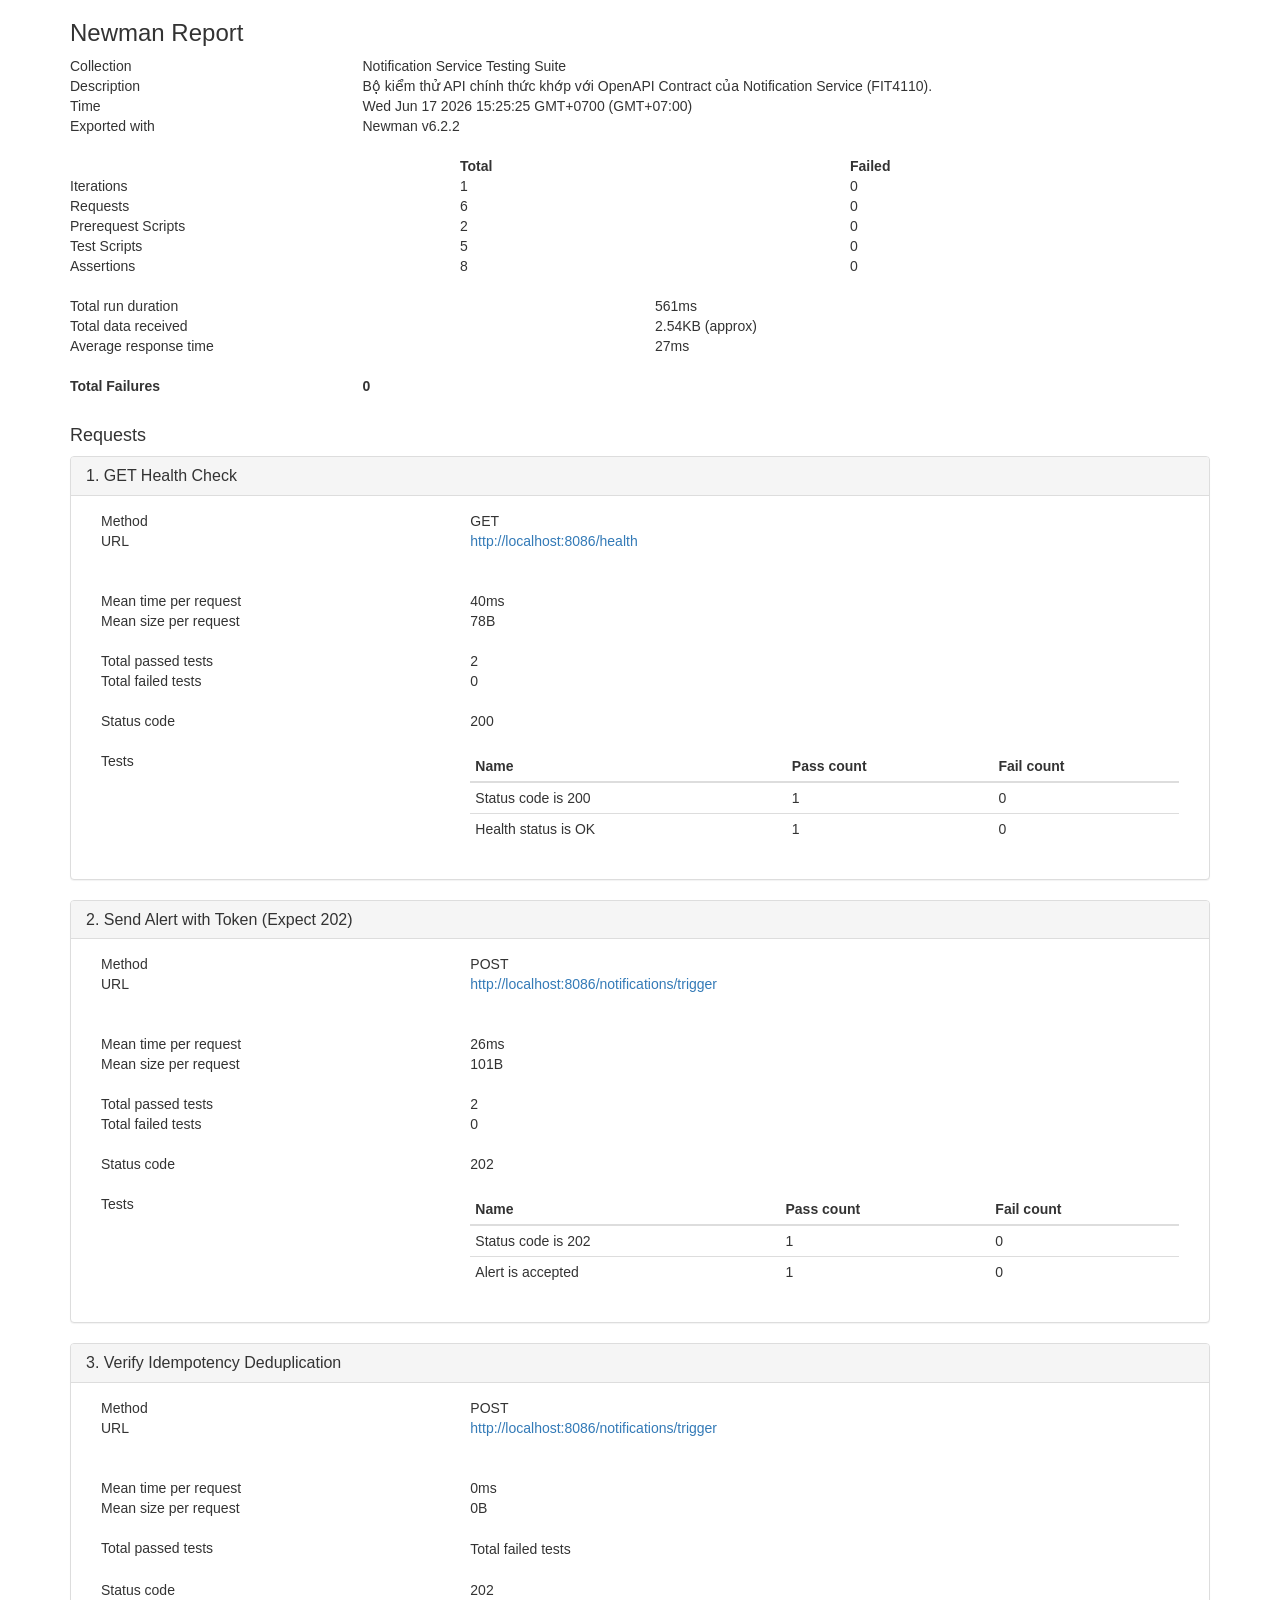
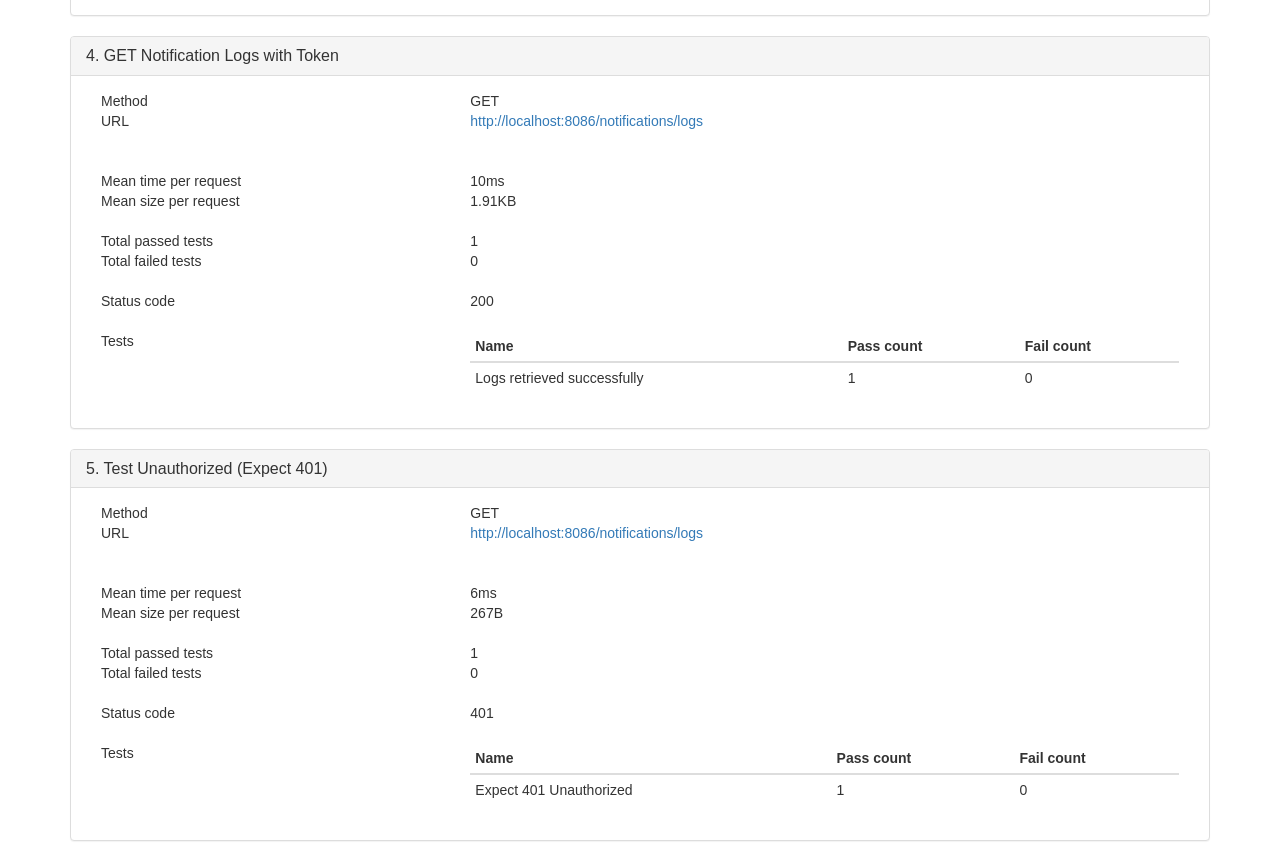
==== commit 987ab170: "feat: integrate PostgreSQL database and connect to B6 core business service" ====
--- a/evidence/newman_report.html
+++ b/evidence/newman_report.html
@@ -28,7 +28,7 @@
     <div class="row">
         <div class="col-md-3">Collection</div><div class="col-md-9">Notification Service Testing Suite</div>
         <div class="col-md-3">Description</div><div class="col-md-9">Bộ kiểm thử API chính thức khớp với OpenAPI Contract của Notification Service (FIT4110).&nbsp;</div>
-        <div class="col-md-3">Time</div><div class="col-md-9">Wed Jun 17 2026 13:18:48 GMT+0700 (GMT+07:00)</div>
+        <div class="col-md-3">Time</div><div class="col-md-9">Wed Jun 17 2026 15:25:25 GMT+0700 (GMT+07:00)</div>
         <div class="col-md-3">Exported with</div><div class="col-md-9">Newman v6.2.2</div>
         <div class="col-md-12">&nbsp;</div>
         <div class="col-md-4">&nbsp;</div><div class="col-md-4"><strong>Total</strong></div><div class="col-md-4"><strong>Failed</strong></div>
@@ -40,9 +40,9 @@
           <div class="col-md-4">Assertions</div><div class="col-md-4">8</div><div class="col-md-4">0</div>
 
         <div class="col-md-12">&nbsp;</div>
-        <div class="col-md-6">Total run duration</div><div class="col-md-6">515ms</div>
-        <div class="col-md-6">Total data received</div><div class="col-md-6">5.61KB (approx)</div>
-        <div class="col-md-6">Average response time</div><div class="col-md-6">18ms</div>
+        <div class="col-md-6">Total run duration</div><div class="col-md-6">561ms</div>
+        <div class="col-md-6">Total data received</div><div class="col-md-6">2.54KB (approx)</div>
+        <div class="col-md-6">Average response time</div><div class="col-md-6">27ms</div>
 
         <div class="col-md-12">&nbsp;</div>
         <div class="col-md-3"><strong>Total Failures</strong></div><div class="col-md-6"><strong>0</strong></div>
@@ -50,13 +50,13 @@
 
     <br/><h4>Requests</h4>
 
-                <div class="panel-group" id="collapse-request-4760e48d-e969-4b82-98b1-ffea00f141bd" role="tablist" aria-multiselectable="true">
-                    <div class="panel panel-default">
-                        <div class="panel-heading" role="tab" id="requestHead-4760e48d-e969-4b82-98b1-ffea00f141bd">
-                            <h4 class="panel-title"><a data-toggle="collapse" data-parent="#accordion" href="#requestData-4760e48d-e969-4b82-98b1-ffea00f141bd" aria-controls="collapseOne">1. GET Health Check</a></h4>
-                        </div>
-        
-                        <div id="requestData-4760e48d-e969-4b82-98b1-ffea00f141bd" class="panel-collapse collapse in" role="tabpanel" aria-labelledby="requestHead-4760e48d-e969-4b82-98b1-ffea00f141bd">
+                <div class="panel-group" id="collapse-request-888e0c0f-41a8-45aa-859d-b64a981aeb97" role="tablist" aria-multiselectable="true">
+                    <div class="panel panel-default">
+                        <div class="panel-heading" role="tab" id="requestHead-888e0c0f-41a8-45aa-859d-b64a981aeb97">
+                            <h4 class="panel-title"><a data-toggle="collapse" data-parent="#accordion" href="#requestData-888e0c0f-41a8-45aa-859d-b64a981aeb97" aria-controls="collapseOne">1. GET Health Check</a></h4>
+                        </div>
+        
+                        <div id="requestData-888e0c0f-41a8-45aa-859d-b64a981aeb97" class="panel-collapse collapse in" role="tabpanel" aria-labelledby="requestHead-888e0c0f-41a8-45aa-859d-b64a981aeb97">
                             <div class="panel-body">
         
                                     <div class="col-md-4">Method</div><div class="col-md-8">GET</div>
@@ -65,7 +65,7 @@
                                 <div class="col-md-12">&nbsp;</div>
         
                                 <div class="col-md-12">&nbsp;</div>
-                                <div class="col-md-4">Mean time per request</div><div class="col-md-8">32ms</div><br/>
+                                <div class="col-md-4">Mean time per request</div><div class="col-md-8">40ms</div><br/>
                                 <div class="col-md-4">Mean size per request</div><div class="col-md-8">78B</div><br/>
         
                                 <div class="col-md-12">&nbsp;</div>
@@ -88,13 +88,13 @@
                         </div>
                     </div>
                 </div>
-                <div class="panel-group" id="collapse-request-039a1e75-26a1-46f3-88fc-dde62900cbd2" role="tablist" aria-multiselectable="true">
-                    <div class="panel panel-default">
-                        <div class="panel-heading" role="tab" id="requestHead-039a1e75-26a1-46f3-88fc-dde62900cbd2">
-                            <h4 class="panel-title"><a data-toggle="collapse" data-parent="#accordion" href="#requestData-039a1e75-26a1-46f3-88fc-dde62900cbd2" aria-controls="collapseOne">2. Send Alert with Token (Expect 202)</a></h4>
-                        </div>
-        
-                        <div id="requestData-039a1e75-26a1-46f3-88fc-dde62900cbd2" class="panel-collapse collapse in" role="tabpanel" aria-labelledby="requestHead-039a1e75-26a1-46f3-88fc-dde62900cbd2">
+                <div class="panel-group" id="collapse-request-a9d118d0-e46c-4cd2-a57c-2ff1e7cfae2d" role="tablist" aria-multiselectable="true">
+                    <div class="panel panel-default">
+                        <div class="panel-heading" role="tab" id="requestHead-a9d118d0-e46c-4cd2-a57c-2ff1e7cfae2d">
+                            <h4 class="panel-title"><a data-toggle="collapse" data-parent="#accordion" href="#requestData-a9d118d0-e46c-4cd2-a57c-2ff1e7cfae2d" aria-controls="collapseOne">2. Send Alert with Token (Expect 202)</a></h4>
+                        </div>
+        
+                        <div id="requestData-a9d118d0-e46c-4cd2-a57c-2ff1e7cfae2d" class="panel-collapse collapse in" role="tabpanel" aria-labelledby="requestHead-a9d118d0-e46c-4cd2-a57c-2ff1e7cfae2d">
                             <div class="panel-body">
         
                                     <div class="col-md-4">Method</div><div class="col-md-8">POST</div>
@@ -103,7 +103,7 @@
                                 <div class="col-md-12">&nbsp;</div>
         
                                 <div class="col-md-12">&nbsp;</div>
-                                <div class="col-md-4">Mean time per request</div><div class="col-md-8">12ms</div><br/>
+                                <div class="col-md-4">Mean time per request</div><div class="col-md-8">26ms</div><br/>
                                 <div class="col-md-4">Mean size per request</div><div class="col-md-8">101B</div><br/>
         
                                 <div class="col-md-12">&nbsp;</div>
@@ -126,13 +126,13 @@
                         </div>
                     </div>
                 </div>
-                <div class="panel-group" id="collapse-request-ba70d77f-31b8-4354-b5d9-c6730128806b" role="tablist" aria-multiselectable="true">
-                    <div class="panel panel-default">
-                        <div class="panel-heading" role="tab" id="requestHead-ba70d77f-31b8-4354-b5d9-c6730128806b">
-                            <h4 class="panel-title"><a data-toggle="collapse" data-parent="#accordion" href="#requestData-ba70d77f-31b8-4354-b5d9-c6730128806b" aria-controls="collapseOne">3. Verify Idempotency Deduplication</a></h4>
-                        </div>
-        
-                        <div id="requestData-ba70d77f-31b8-4354-b5d9-c6730128806b" class="panel-collapse collapse in" role="tabpanel" aria-labelledby="requestHead-ba70d77f-31b8-4354-b5d9-c6730128806b">
+                <div class="panel-group" id="collapse-request-04128acc-c885-4f3b-ae41-0104767254bf" role="tablist" aria-multiselectable="true">
+                    <div class="panel panel-default">
+                        <div class="panel-heading" role="tab" id="requestHead-04128acc-c885-4f3b-ae41-0104767254bf">
+                            <h4 class="panel-title"><a data-toggle="collapse" data-parent="#accordion" href="#requestData-04128acc-c885-4f3b-ae41-0104767254bf" aria-controls="collapseOne">3. Verify Idempotency Deduplication</a></h4>
+                        </div>
+        
+                        <div id="requestData-04128acc-c885-4f3b-ae41-0104767254bf" class="panel-collapse collapse in" role="tabpanel" aria-labelledby="requestHead-04128acc-c885-4f3b-ae41-0104767254bf">
                             <div class="panel-body">
         
                                     <div class="col-md-4">Method</div><div class="col-md-8">POST</div>
@@ -155,13 +155,13 @@
                         </div>
                     </div>
                 </div>
-                <div class="panel-group" id="collapse-request-3a9a0772-2e79-430f-b16c-63ef6e9750aa" role="tablist" aria-multiselectable="true">
-                    <div class="panel panel-default">
-                        <div class="panel-heading" role="tab" id="requestHead-3a9a0772-2e79-430f-b16c-63ef6e9750aa">
-                            <h4 class="panel-title"><a data-toggle="collapse" data-parent="#accordion" href="#requestData-3a9a0772-2e79-430f-b16c-63ef6e9750aa" aria-controls="collapseOne">4. GET Notification Logs with Token</a></h4>
-                        </div>
-        
-                        <div id="requestData-3a9a0772-2e79-430f-b16c-63ef6e9750aa" class="panel-collapse collapse in" role="tabpanel" aria-labelledby="requestHead-3a9a0772-2e79-430f-b16c-63ef6e9750aa">
+                <div class="panel-group" id="collapse-request-6be59103-60a8-40db-a6f8-c73f9a54c023" role="tablist" aria-multiselectable="true">
+                    <div class="panel panel-default">
+                        <div class="panel-heading" role="tab" id="requestHead-6be59103-60a8-40db-a6f8-c73f9a54c023">
+                            <h4 class="panel-title"><a data-toggle="collapse" data-parent="#accordion" href="#requestData-6be59103-60a8-40db-a6f8-c73f9a54c023" aria-controls="collapseOne">4. GET Notification Logs with Token</a></h4>
+                        </div>
+        
+                        <div id="requestData-6be59103-60a8-40db-a6f8-c73f9a54c023" class="panel-collapse collapse in" role="tabpanel" aria-labelledby="requestHead-6be59103-60a8-40db-a6f8-c73f9a54c023">
                             <div class="panel-body">
         
                                     <div class="col-md-4">Method</div><div class="col-md-8">GET</div>
@@ -170,8 +170,8 @@
                                 <div class="col-md-12">&nbsp;</div>
         
                                 <div class="col-md-12">&nbsp;</div>
-                                <div class="col-md-4">Mean time per request</div><div class="col-md-8">5ms</div><br/>
-                                <div class="col-md-4">Mean size per request</div><div class="col-md-8">4.98KB</div><br/>
+                                <div class="col-md-4">Mean time per request</div><div class="col-md-8">10ms</div><br/>
+                                <div class="col-md-4">Mean size per request</div><div class="col-md-8">1.91KB</div><br/>
         
                                 <div class="col-md-12">&nbsp;</div>
                                 <br/><div class="col-md-4">Total passed tests</div><div class="col-md-8">1</div>
@@ -193,13 +193,13 @@
                         </div>
                     </div>
                 </div>
-                <div class="panel-group" id="collapse-request-0ac9a1a7-b40d-40fe-8992-072787ab52bb" role="tablist" aria-multiselectable="true">
-                    <div class="panel panel-default">
-                        <div class="panel-heading" role="tab" id="requestHead-0ac9a1a7-b40d-40fe-8992-072787ab52bb">
-                            <h4 class="panel-title"><a data-toggle="collapse" data-parent="#accordion" href="#requestData-0ac9a1a7-b40d-40fe-8992-072787ab52bb" aria-controls="collapseOne">5. Test Unauthorized (Expect 401)</a></h4>
-                        </div>
-        
-                        <div id="requestData-0ac9a1a7-b40d-40fe-8992-072787ab52bb" class="panel-collapse collapse in" role="tabpanel" aria-labelledby="requestHead-0ac9a1a7-b40d-40fe-8992-072787ab52bb">
+                <div class="panel-group" id="collapse-request-4b5a44b1-79dd-4177-a8d3-c6281f44f1f8" role="tablist" aria-multiselectable="true">
+                    <div class="panel panel-default">
+                        <div class="panel-heading" role="tab" id="requestHead-4b5a44b1-79dd-4177-a8d3-c6281f44f1f8">
+                            <h4 class="panel-title"><a data-toggle="collapse" data-parent="#accordion" href="#requestData-4b5a44b1-79dd-4177-a8d3-c6281f44f1f8" aria-controls="collapseOne">5. Test Unauthorized (Expect 401)</a></h4>
+                        </div>
+        
+                        <div id="requestData-4b5a44b1-79dd-4177-a8d3-c6281f44f1f8" class="panel-collapse collapse in" role="tabpanel" aria-labelledby="requestHead-4b5a44b1-79dd-4177-a8d3-c6281f44f1f8">
                             <div class="panel-body">
         
                                     <div class="col-md-4">Method</div><div class="col-md-8">GET</div>
@@ -208,7 +208,7 @@
                                 <div class="col-md-12">&nbsp;</div>
         
                                 <div class="col-md-12">&nbsp;</div>
-                                <div class="col-md-4">Mean time per request</div><div class="col-md-8">4ms</div><br/>
+                                <div class="col-md-4">Mean time per request</div><div class="col-md-8">6ms</div><br/>
                                 <div class="col-md-4">Mean size per request</div><div class="col-md-8">267B</div><br/>
         
                                 <div class="col-md-12">&nbsp;</div>
